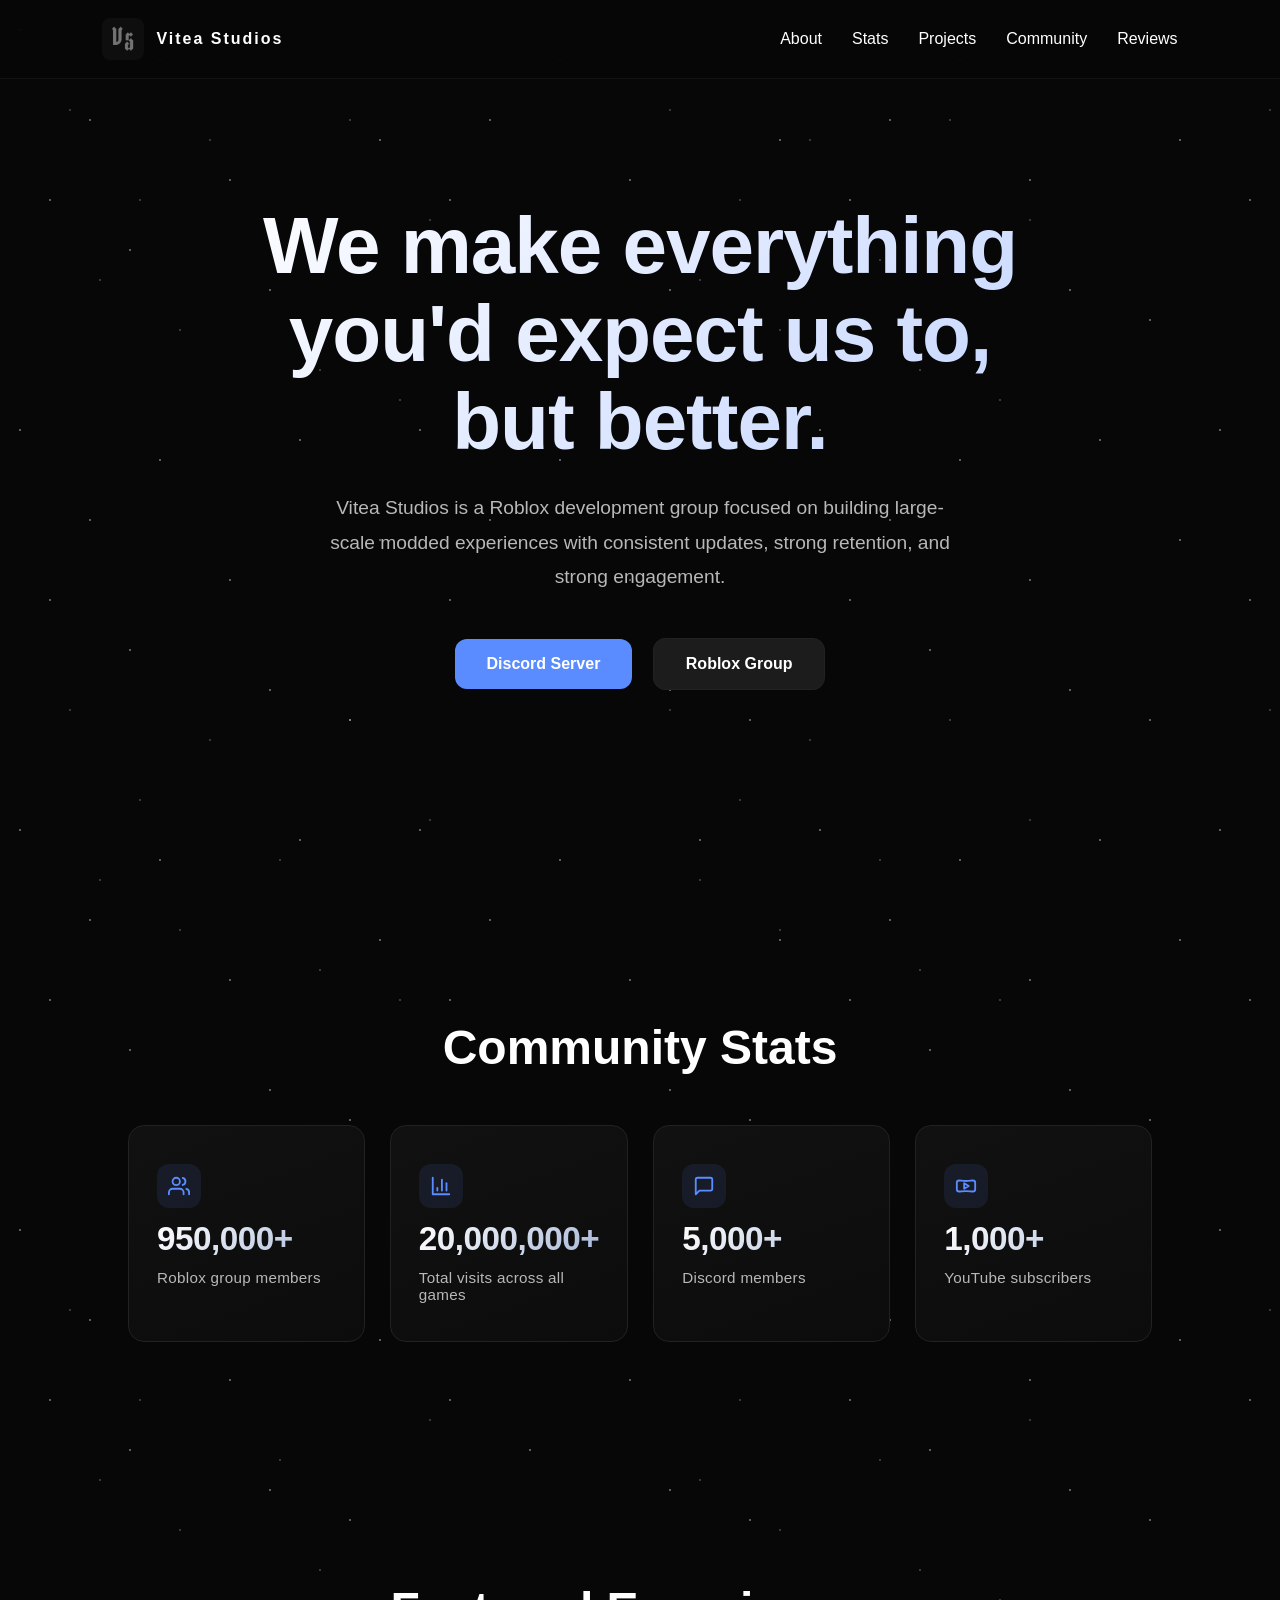
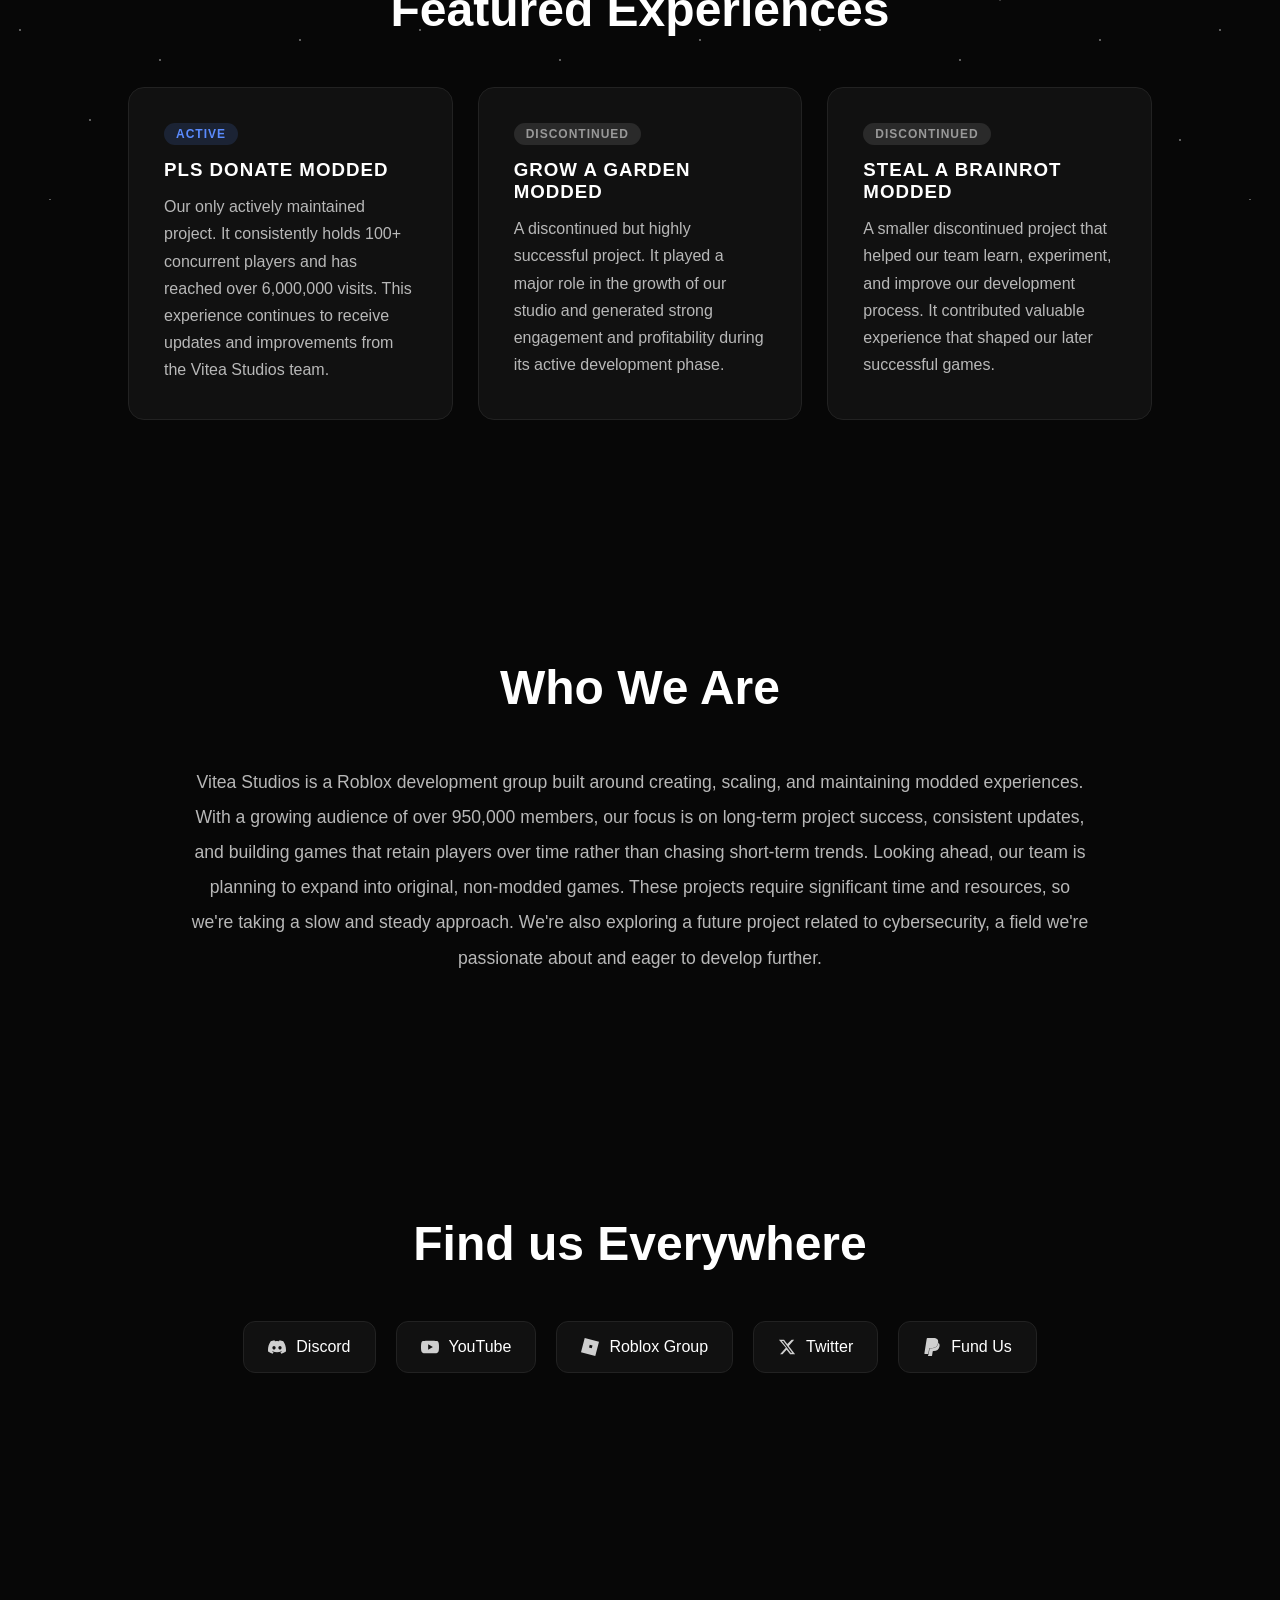
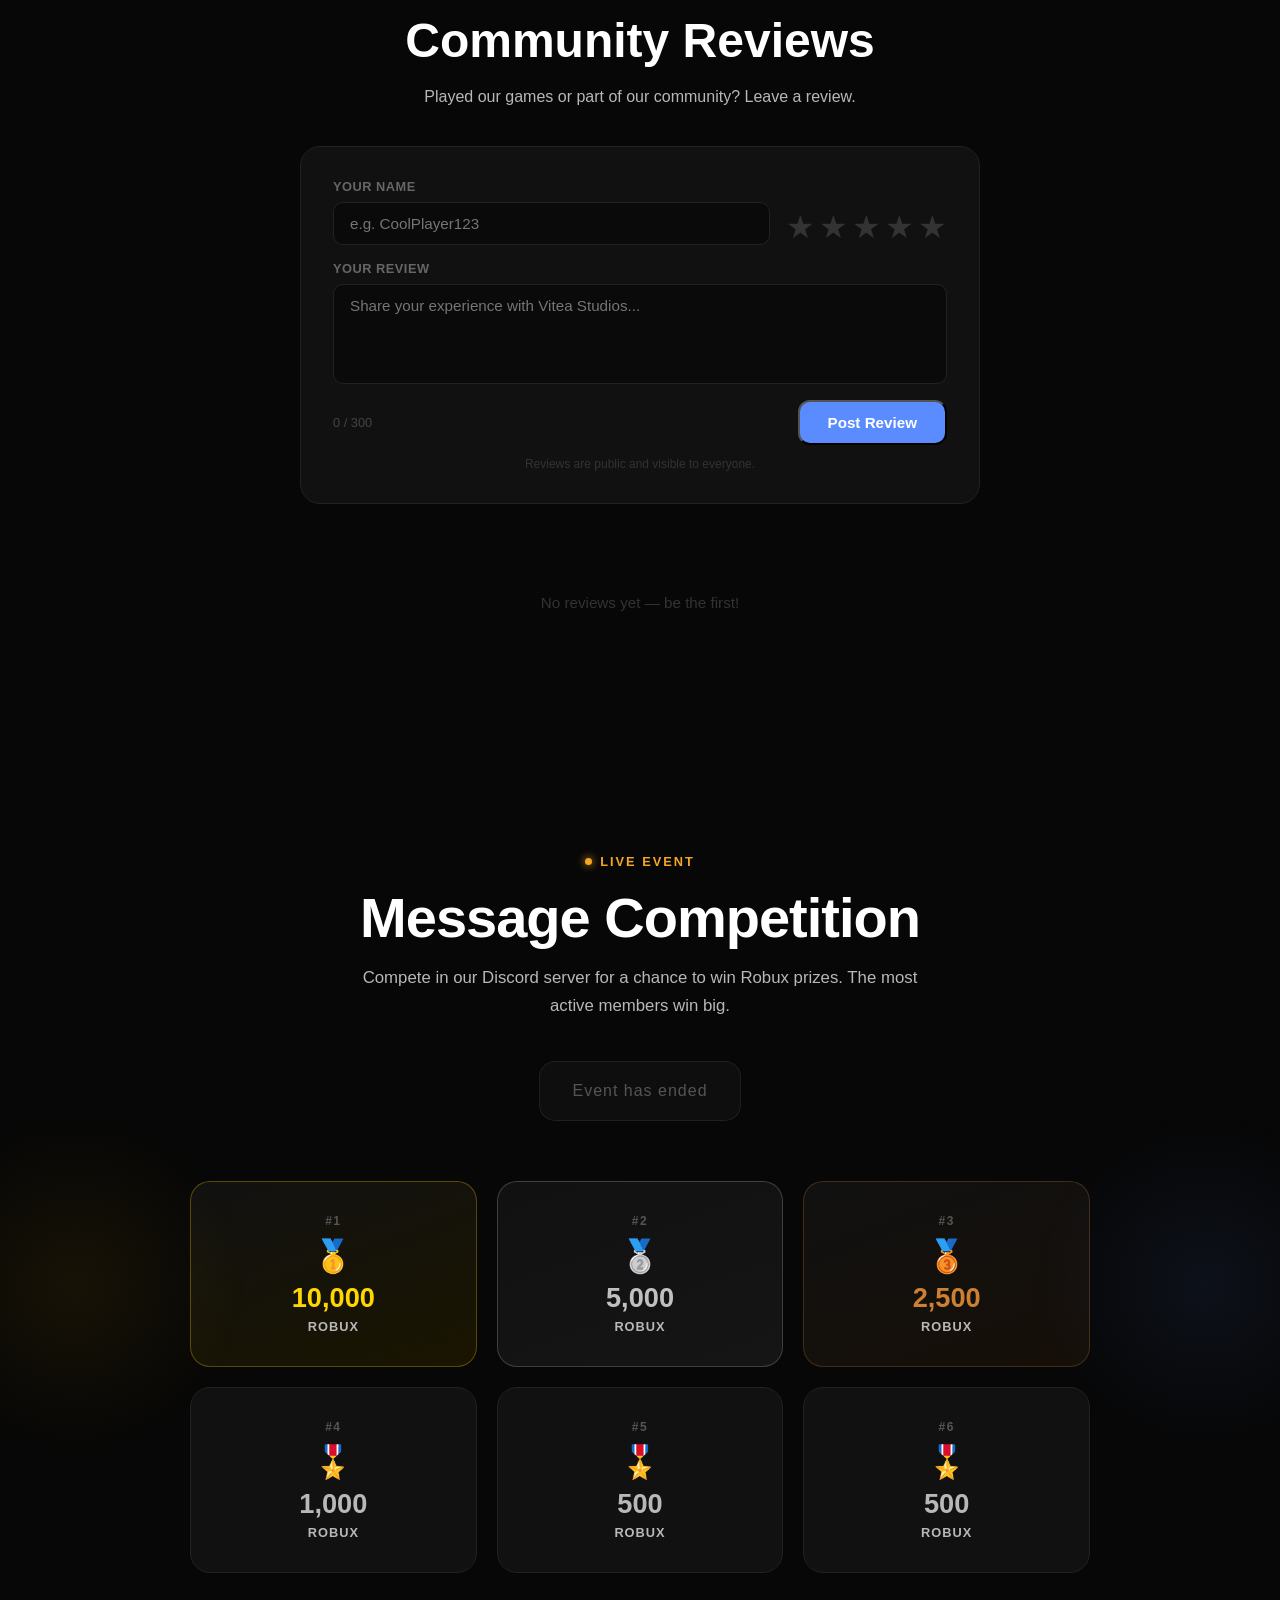
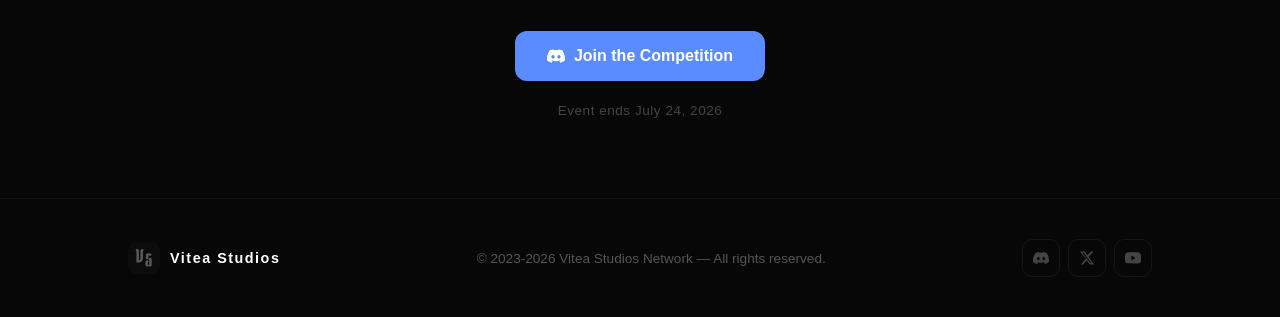
==== index.html @ 7bb977af "Add files via upload" ====
<!DOCTYPE html>
<html lang="en">
<head>
    <meta charset="UTF-8">
    <meta name="viewport" content="width=device-width, initial-scale=1.0">
    <meta name="description" content="Vitea Studios is a Roblox development group building large-scale modded experiences with consistent updates, strong retention, and a growing community of 900,000+ members.">
    <meta name="theme-color" content="#070707">

    <!-- Open Graph -->
    <meta property="og:title" content="Vitea Studios">
    <meta property="og:description" content="A Roblox development group building large-scale modded experiences with consistent updates and a thriving community.">
    <meta property="og:image" content="favicon-512.png">
    <meta property="og:type" content="website">

    <link rel="icon" type="image/x-icon" href="favicon.ico">
    <link rel="icon" type="image/png" sizes="16x16" href="favicon-16.png">
    <link rel="icon" type="image/png" sizes="32x32" href="favicon-32.png">
    <link rel="icon" type="image/png" sizes="192x192" href="favicon-192.png">
    <link rel="apple-touch-icon" sizes="180x180" href="favicon-180.png">
    <title>Vitea Studios</title>
    <link rel="stylesheet" href="style.css">
</head>
<body>

<div class="scroll-progress" id="scroll-progress"></div>
<div class="stars"></div>

<nav>
    <div class="logo">
        <img src="logo.PNG" alt="Vitea Studios logo">
        <span>Vitea Studios</span>
    </div>

    <div class="nav-links" id="nav-links">
        <a href="#about">About</a>
        <a href="#stats">Stats</a>
        <a href="#projects">Projects</a>
        <a href="#community">Community</a>
        <a href="#reviews">Reviews</a>
    </div>

    <button class="nav-toggle" id="nav-toggle" aria-label="Toggle navigation menu" aria-expanded="false">
        <span></span>
        <span></span>
        <span></span>
    </button>
</nav>

<header class="hero">

    <div class="hero-content">

        <h1>We make everything you'd expect us to,<br>but better.</h1>

        <p>
            Vitea Studios is a Roblox development group focused on building
            large-scale modded experiences with consistent updates,
            strong retention, and strong engagement.
        </p>

        <div class="hero-buttons">

            <a href="https://discord.gg/pdv" target="_blank" rel="noopener" class="btn">
                Discord Server
            </a>

            <a href="https://www.roblox.com/communities/875732740/Vitea-Studios#!/about"
               target="_blank" rel="noopener" class="btn secondary">
                Roblox Group
            </a>

        </div>

    </div>

</header>

<section id="stats" class="reveal">

    <h2>Community Stats</h2>

    <div class="stats-grid">

        <div class="stat-card">
            <div class="stat-icon">
                <svg viewBox="0 0 24 24" fill="none" stroke="currentColor" stroke-width="2" stroke-linecap="round" stroke-linejoin="round"><path d="M17 21v-2a4 4 0 0 0-4-4H5a4 4 0 0 0-4 4v2"/><circle cx="9" cy="7" r="4"/><path d="M23 21v-2a4 4 0 0 0-3-3.87"/><path d="M16 3.13a4 4 0 0 1 0 7.75"/></svg>
            </div>
            <h3>950,000+</h3>
            <p>Roblox group members</p>
        </div>

        <div class="stat-card">
            <div class="stat-icon">
                <svg viewBox="0 0 24 24" fill="none" stroke="currentColor" stroke-width="2" stroke-linecap="round" stroke-linejoin="round"><path d="M3 3v18h18"/><path d="M18 17V9"/><path d="M13 17V5"/><path d="M8 17v-3"/></svg>
            </div>
            <h3>20,000,000+</h3>
            <p>Total visits across all games</p>
        </div>
 
        <div class="stat-card">
            <div class="stat-icon">
                <svg viewBox="0 0 24 24" fill="none" stroke="currentColor" stroke-width="2" stroke-linecap="round" stroke-linejoin="round"><path d="M21 15a2 2 0 0 1-2 2H7l-4 4V5a2 2 0 0 1 2-2h14a2 2 0 0 1 2 2z"/></svg>
            </div>
            <h3>5,000+</h3>
            <p>Discord members</p>
        </div>

        <div class="stat-card">
            <div class="stat-icon">
                <svg viewBox="0 0 24 24" fill="none" stroke="currentColor" stroke-width="2" stroke-linecap="round" stroke-linejoin="round"><path d="M22 8.5c0-1.5-1-2.5-2.5-2.5-2 0-3.5.5-7.5.5s-5.5-.5-7.5-.5C3 6 2 7 2 8.5v7c0 1.5 1 2.5 2.5 2.5 2 0 3.5-.5 7.5-.5s5.5.5 7.5.5c1.5 0 2.5-1 2.5-2.5z"/><path d="m10 9 5 3-5 3z"/></svg>
            </div>
            <h3>1,000+</h3>
            <p>YouTube subscribers</p>
        </div>

    </div>

</section>

<section id="projects" class="reveal">

    <h2>Featured Experiences</h2>

    <div class="project-grid">

        <div class="project-card">
            <span class="project-status active">Active</span>
            <h3>PLS DONATE MODDED</h3>
            <p>
                Our only actively maintained project. It consistently holds
                100+ concurrent players and has reached over 6,000,000 visits.
                This experience continues to receive updates and improvements
                from the Vitea Studios team.
            </p>
        </div>

        <div class="project-card">
            <span class="project-status">Discontinued</span>
            <h3>GROW A GARDEN MODDED</h3>
            <p>
                A discontinued but highly successful project. It played a major
                role in the growth of our studio and generated strong engagement
                and profitability during its active development phase.
            </p>
        </div>

        <div class="project-card">
            <span class="project-status">Discontinued</span>
            <h3>STEAL A BRAINROT MODDED</h3>
            <p>
                A smaller discontinued project that helped our team learn,
                experiment, and improve our development process. It contributed
                valuable experience that shaped our later successful games.
            </p>
        </div>

    </div>

</section>

<section id="about" class="reveal">

    <h2>Who We Are</h2>

    <p class="about-text">
        Vitea Studios is a Roblox development group built around creating,
        scaling, and maintaining modded experiences. With a growing
        audience of over 950,000 members, our focus is on long-term project
        success, consistent updates, and building games that retain players
        over time rather than chasing short-term trends. Looking ahead, our
        team is planning to expand into original, non-modded games. These
        projects require significant time and resources, so we're taking a
        slow and steady approach. We're also exploring a future project
        related to cybersecurity, a field we're passionate about and eager
        to develop further.
    </p>

</section>

<section id="community" class="reveal">

    <h2>Find us Everywhere</h2>

    <div class="community-links">

        <a href="https://discord.gg/pdv" target="_blank" rel="noopener" class="community-link discord">
            <svg viewBox="0 0 127.14 96.36" fill="currentColor"><path d="M107.7 8.07A105.15 105.15 0 0 0 81.47 0a72.06 72.06 0 0 0-3.36 6.83 97.68 97.68 0 0 0-29.11 0A72.37 72.37 0 0 0 45.64 0a105.89 105.89 0 0 0-26.25 8.09C2.79 32.65-1.71 56.6.54 80.21a105.73 105.73 0 0 0 32.17 16.15 77.7 77.7 0 0 0 6.89-11.11 68.42 68.42 0 0 1-10.85-5.18c.91-.66 1.8-1.34 2.66-2a75.57 75.57 0 0 0 64.32 0c.87.71 1.76 1.39 2.66 2a68.68 68.68 0 0 1-10.87 5.19 77 77 0 0 0 6.89 11.1 105.25 105.25 0 0 0 32.19-16.14c2.64-27.38-4.51-51.11-18.9-72.15ZM42.45 65.69C36.18 65.69 31 60 31 53s5-12.74 11.43-12.74S54 46 53.89 53s-5.05 12.69-11.44 12.69Zm42.24 0C78.41 65.69 73.25 60 73.25 53s5-12.74 11.44-12.74S96.23 46 96.12 53s-5.04 12.69-11.43 12.69Z"/></svg>
            Discord
        </a>

        <a href="https://www.youtube.com/@viteastudios" target="_blank" rel="noopener" class="community-link youtube">
            <svg viewBox="0 0 24 24" fill="currentColor"><path d="M23.498 6.186a3.016 3.016 0 0 0-2.122-2.136C19.505 3.545 12 3.545 12 3.545s-7.505 0-9.377.505A3.017 3.017 0 0 0 .502 6.186C0 8.07 0 12 0 12s0 3.93.502 5.814a3.016 3.016 0 0 0 2.122 2.136c1.871.505 9.376.505 9.376.505s7.505 0 9.377-.505a3.015 3.015 0 0 0 2.122-2.136C24 15.93 24 12 24 12s0-3.93-.502-5.814zM9.545 15.568V8.432L15.818 12l-6.273 3.568z"/></svg>
            YouTube
        </a>

        <a href="https://www.roblox.com/communities/875732740/Vitea-Studios#!/about" target="_blank" rel="noopener" class="community-link roblox">
            <svg viewBox="0 0 24 24" fill="currentColor"><path d="M4.968 0L0 19.032 19.032 24 24 4.968zm9.381 13.712l-3.681-.992.992-3.68 3.681.992z"/></svg>
            Roblox Group
        </a>

        <a href="https://x.com/viteadev" target="_blank" rel="noopener" class="community-link twitter">
            <svg viewBox="0 0 24 24" fill="currentColor"><path d="M18.244 2.25h3.308l-7.227 8.26 8.502 11.24H16.17l-4.714-6.231-5.401 6.231H2.744l7.73-8.835L1.254 2.25H8.08l4.253 5.622 5.911-5.622zm-1.161 17.52h1.833L7.084 4.126H5.117z"/></svg>
            Twitter
        </a>

        <a href="https://paypal.me/viteadevs" target="_blank" rel="noopener" class="community-link paypal">
            <svg viewBox="0 0 24 24" fill="currentColor"><path d="M7.076 21.337H2.47a.641.641 0 0 1-.633-.74L4.944.901C5.026.382 5.474 0 5.998 0h7.46c2.57 0 4.578.543 5.69 1.81 1.01 1.15 1.304 2.42 1.012 4.287-.023.143-.047.288-.077.437-.983 5.05-4.349 6.797-8.647 6.797h-2.19c-.524 0-.968.382-1.05.9l-1.12 7.106zm14.146-14.42a3.35 3.35 0 0 0-.607-.541c-.013.076-.026.175-.041.254-.93 4.778-4.005 7.201-9.138 7.201h-2.19a.563.563 0 0 0-.556.479l-1.187 7.527h-.506l-.24 1.516a.56.56 0 0 0 .554.647h3.882c.46 0 .85-.334.922-.788.06-.26.76-4.852.816-5.09a.932.932 0 0 1 .923-.788h.58c3.76 0 6.705-1.528 7.565-5.946.36-1.847.174-3.388-.777-4.471z"/></svg>
            Fund Us
        </a>

    </div>

</section>

<!-- REVIEWS SECTION -->
<section id="reviews" class="reveal">

    <h2>Community Reviews</h2>
    <p class="reviews-subtitle">Played our games or part of our community? Leave a review.</p>

    <!-- SUBMIT FORM -->
    <div class="review-form-card">
        <div class="review-form-top">
            <div class="rf-field">
                <label for="rf-name">Your name</label>
                <input type="text" id="rf-name" maxlength="32" placeholder="e.g. CoolPlayer123">
            </div>
            <div class="rf-stars" id="rf-stars">
                <span data-v="1">★</span>
                <span data-v="2">★</span>
                <span data-v="3">★</span>
                <span data-v="4">★</span>
                <span data-v="5">★</span>
            </div>
        </div>
        <div class="rf-field">
            <label for="rf-text">Your review</label>
            <textarea id="rf-text" maxlength="300" placeholder="Share your experience with Vitea Studios..."></textarea>
        </div>
        <div class="rf-form-footer">
            <span class="rf-char-count" id="rf-chars">0 / 300</span>
            <button class="btn rf-submit" id="rf-submit">Post Review</button>
        </div>
        <p class="rf-notice">Reviews are public and visible to everyone.</p>
    </div>

    <!-- REVIEWS LIST -->
    <div class="reviews-list" id="reviews-list">
        <div class="reviews-loading" id="reviews-loading">Loading reviews...</div>
    </div>

</section>

<!-- MESSAGE COMPETITION SECTION -->
<section id="event" class="competition reveal">
    <div class="competition-header">
        <span class="comp-eyebrow">
            <span class="comp-live-dot"></span>
            Live Event
        </span>
        <h2 class="comp-title">Message Competition</h2>
        <p class="comp-subtitle">Compete in our Discord server for a chance to win Robux prizes. The most active members win big.</p>
        <div class="comp-timer" id="comp-timer">
            <div class="timer-block"><span id="timer-days">--</span><label>Days</label></div>
            <div class="timer-sep">:</div>
            <div class="timer-block"><span id="timer-hours">--</span><label>Hours</label></div>
            <div class="timer-sep">:</div>
            <div class="timer-block"><span id="timer-mins">--</span><label>Mins</label></div>
            <div class="timer-sep">:</div>
            <div class="timer-block"><span id="timer-secs">--</span><label>Secs</label></div>
        </div>
    </div>

    <div class="prizes-grid">

        <div class="prize-card gold">
            <div class="prize-rank">#1</div>
            <div class="prize-icon">🥇</div>
            <div class="prize-amount">10,000</div>
            <div class="prize-label">Robux</div>
        </div>

        <div class="prize-card silver">
            <div class="prize-rank">#2</div>
            <div class="prize-icon">🥈</div>
            <div class="prize-amount">5,000</div>
            <div class="prize-label">Robux</div>
        </div>

        <div class="prize-card bronze">
            <div class="prize-rank">#3</div>
            <div class="prize-icon">🥉</div>
            <div class="prize-amount">2,500</div>
            <div class="prize-label">Robux</div>
        </div>

        <div class="prize-card basic">
            <div class="prize-rank">#4</div>
            <div class="prize-icon">🎖️</div>
            <div class="prize-amount">1,000</div>
            <div class="prize-label">Robux</div>
        </div>

        <div class="prize-card basic">
            <div class="prize-rank">#5</div>
            <div class="prize-icon">🎖️</div>
            <div class="prize-amount">500</div>
            <div class="prize-label">Robux</div>
        </div>

        <div class="prize-card basic">
            <div class="prize-rank">#6</div>
            <div class="prize-icon">🎖️</div>
            <div class="prize-amount">500</div>
            <div class="prize-label">Robux</div>
        </div>

    </div>

    <div class="comp-cta">
        <a href="https://discord.gg/pdv" target="_blank" rel="noopener" class="btn">
            <svg viewBox="0 0 127.14 96.36" fill="currentColor" width="18" height="18"><path d="M107.7 8.07A105.15 105.15 0 0 0 81.47 0a72.06 72.06 0 0 0-3.36 6.83 97.68 97.68 0 0 0-29.11 0A72.37 72.37 0 0 0 45.64 0a105.89 105.89 0 0 0-26.25 8.09C2.79 32.65-1.71 56.6.54 80.21a105.73 105.73 0 0 0 32.17 16.15 77.7 77.7 0 0 0 6.89-11.11 68.42 68.42 0 0 1-10.85-5.18c.91-.66 1.8-1.34 2.66-2a75.57 75.57 0 0 0 64.32 0c.87.71 1.76 1.39 2.66 2a68.68 68.68 0 0 1-10.87 5.19 77 77 0 0 0 6.89 11.1 105.25 105.25 0 0 0 32.19-16.14c2.64-27.38-4.51-51.11-18.9-72.15ZM42.45 65.69C36.18 65.69 31 60 31 53s5-12.74 11.43-12.74S54 46 53.89 53s-5.05 12.69-11.44 12.69Zm42.24 0C78.41 65.69 73.25 60 73.25 53s5-12.74 11.44-12.74S96.23 46 96.12 53s-5.04 12.69-11.43 12.69Z"/></svg>
            Join the Competition
        </a>
        <p class="comp-ends">Event ends July 24, 2026</p>
    </div>

    <div class="comp-glow-left"></div>
    <div class="comp-glow-right"></div>
</section>

<footer>
    <div class="footer-inner">
        <div class="footer-logo">
            <img src="logo.PNG" alt="Vitea Studios">
            <span>Vitea Studios</span>
        </div>
        <p class="footer-copy">© 2023-2026 Vitea Studios Network — All rights reserved.</p>
        <div class="footer-links">
            <a href="https://discord.gg/pdv" target="_blank" rel="noopener" aria-label="Discord">
                <svg viewBox="0 0 127.14 96.36" fill="currentColor"><path d="M107.7 8.07A105.15 105.15 0 0 0 81.47 0a72.06 72.06 0 0 0-3.36 6.83 97.68 97.68 0 0 0-29.11 0A72.37 72.37 0 0 0 45.64 0a105.89 105.89 0 0 0-26.25 8.09C2.79 32.65-1.71 56.6.54 80.21a105.73 105.73 0 0 0 32.17 16.15 77.7 77.7 0 0 0 6.89-11.11 68.42 68.42 0 0 1-10.85-5.18c.91-.66 1.8-1.34 2.66-2a75.57 75.57 0 0 0 64.32 0c.87.71 1.76 1.39 2.66 2a68.68 68.68 0 0 1-10.87 5.19 77 77 0 0 0 6.89 11.1 105.25 105.25 0 0 0 32.19-16.14c2.64-27.38-4.51-51.11-18.9-72.15ZM42.45 65.69C36.18 65.69 31 60 31 53s5-12.74 11.43-12.74S54 46 53.89 53s-5.05 12.69-11.44 12.69Zm42.24 0C78.41 65.69 73.25 60 73.25 53s5-12.74 11.44-12.74S96.23 46 96.12 53s-5.04 12.69-11.43 12.69Z"/></svg>
            </a>
            <a href="https://x.com/viteadev" target="_blank" rel="noopener" aria-label="Twitter / X">
                <svg viewBox="0 0 24 24" fill="currentColor"><path d="M18.244 2.25h3.308l-7.227 8.26 8.502 11.24H16.17l-4.714-6.231-5.401 6.231H2.744l7.73-8.835L1.254 2.25H8.08l4.253 5.622 5.911-5.622zm-1.161 17.52h1.833L7.084 4.126H5.117z"/></svg>
            </a>
            <a href="https://www.youtube.com/@viteastudios" target="_blank" rel="noopener" aria-label="YouTube">
                <svg viewBox="0 0 24 24" fill="currentColor"><path d="M23.498 6.186a3.016 3.016 0 0 0-2.122-2.136C19.505 3.545 12 3.545 12 3.545s-7.505 0-9.377.505A3.017 3.017 0 0 0 .502 6.186C0 8.07 0 12 0 12s0 3.93.502 5.814a3.016 3.016 0 0 0 2.122 2.136c1.871.505 9.376.505 9.376.505s7.505 0 9.377-.505a3.015 3.015 0 0 0 2.122-2.136C24 15.93 24 12 24 12s0-3.93-.502-5.814zM9.545 15.568V8.432L15.818 12l-6.273 3.568z"/></svg>
            </a>
        </div>
    </div>
</footer>

<script src="script.js"></script>

</body>
</html>
---- style.css ----
:root{
    --bg: #070707;
    --bg-card: #111111;
    --border: #222222;
    --border-hover: #555555;
    --text: #ffffff;
    --text-muted: #b8b8b8;
    --accent: #5b8cff;
    --accent-hover: #7da3ff;
    --secondary-btn: #1c1c1c;
    --radius: 16px;
}

*{
    margin:0;
    padding:0;
    box-sizing:border-box;
}

html{
    scroll-behavior:smooth;
}

body{
    font-family:-apple-system,BlinkMacSystemFont,"Segoe UI",sans-serif;
    background:var(--bg);
    color:var(--text);
    overflow-x:hidden;
    position:relative;
}

/* STARFIELD */
.stars{
    position:fixed;
    top:0;
    left:0;
    width:100%;
    height:100%;
    z-index:0;
    pointer-events:none;
}

.stars::before,
.stars::after{
    content:"";
    position:absolute;
    top:0;
    left:0;
    width:200%;
    height:200%;
    background-image:
        radial-gradient(1.5px 1.5px at 20px 30px, #ffffff 100%, transparent 100%),
        radial-gradient(1px 1px at 90px 120px, #ffffff 100%, transparent 100%),
        radial-gradient(1.5px 1.5px at 160px 60px, #ffffff 100%, transparent 100%),
        radial-gradient(1px 1px at 230px 180px, #ffffff 100%, transparent 100%),
        radial-gradient(1.5px 1.5px at 300px 40px, #ffffff 100%, transparent 100%),
        radial-gradient(1px 1px at 50px 200px, #ffffff 100%, transparent 100%),
        radial-gradient(1.5px 1.5px at 380px 140px, #ffffff 100%, transparent 100%),
        radial-gradient(1px 1px at 130px 250px, #ffffff 100%, transparent 100%),
        radial-gradient(1px 1px at 270px 290px, #ffffff 100%, transparent 100%),
        radial-gradient(1.5px 1.5px at 350px 320px, #ffffff 100%, transparent 100%);
    background-repeat:repeat;
    background-size:400px 400px;
    opacity:.35;
    animation:starDrift 120s linear infinite;
}

.stars::after{
    background-size:600px 600px;
    background-position:50px 80px;
    opacity:.2;
    animation:starDrift 200s linear infinite reverse, twinkle 6s ease-in-out infinite;
}

@keyframes starDrift{
    from{ transform:translate(0,0); }
    to{ transform:translate(-400px,-400px); }
}

@keyframes twinkle{
    0%, 100%{ opacity:.2; }
    50%{ opacity:.6; }
}

/* Ensure content sits above starfield */
nav, header, section, footer{
    position:relative;
    z-index:1;
}

a{
    color:inherit;
}

/* SCROLL PROGRESS BAR */
.scroll-progress{
    position:fixed;
    top:0;
    left:0;
    height:2px;
    width:0%;
    background:linear-gradient(90deg, var(--accent), #a78bfa);
    z-index:9999;
    transition:width .1s linear;
    pointer-events:none;
}

/* Focus states for accessibility */
a:focus-visible,
button:focus-visible{
    outline:2px solid var(--accent);
    outline-offset:3px;
}

/* NAV */
nav{
    position:fixed;
    width:100%;
    top:0;
    display:flex;
    justify-content:space-between;
    align-items:center;
    padding:18px 8%;
    backdrop-filter:blur(20px);
    background:rgba(7,7,7,.75);
    border-bottom:1px solid rgba(255,255,255,0.05);
    z-index:1000;
}

.logo{
    display:flex;
    align-items:center;
    gap:12px;
    font-weight:700;
    letter-spacing:2px;
    animation:logoIntro 1s ease;
}

.logo img{
    width:42px;
    height:42px;
    border-radius:8px;
}

.nav-links{
    display:flex;
    gap:30px;
}

.nav-links a{
    color:white;
    text-decoration:none;
    transition:color .3s;
    font-weight:500;
}

.nav-links a:hover{
    color:var(--accent);
}

/* Mobile nav toggle (hidden on desktop) */
.nav-toggle{
    display:none;
    flex-direction:column;
    justify-content:center;
    align-items:center;
    gap:6px;
    width:32px;
    height:32px;
    background:none;
    border:none;
    cursor:pointer;
    padding:0;
    position:relative;
}

.nav-toggle span{
    display:block;
    width:22px;
    height:2px;
    background:white;
    border-radius:2px;
    transition:transform .35s ease, opacity .25s ease;
    position:absolute;
}

.nav-toggle span:nth-child(1){
    transform:translateY(-6px);
}

.nav-toggle span:nth-child(2){
    transform:translateY(0);
}

.nav-toggle span:nth-child(3){
    transform:translateY(6px);
}

.nav-toggle.open span:nth-child(1){
    transform:translateY(0) rotate(45deg);
}

.nav-toggle.open span:nth-child(2){
    opacity:0;
}

.nav-toggle.open span:nth-child(3){
    transform:translateY(0) rotate(-45deg);
}

/* HERO */
.hero{
    min-height:100vh;
    display:flex;
    justify-content:center;
    align-items:center;
    text-align:center;
    padding:0 20px;
}

.hero-content{
    max-width:900px;
    animation:heroFade 1.2s ease;
}

.hero h1{
    font-size:clamp(2.5rem, 7vw, 5rem);
    line-height:1.1;
    margin-bottom:25px;
    letter-spacing:-1px;
    background:linear-gradient(135deg, #ffffff 0%, #c8d8ff 50%, #ffffff 100%);
    background-size:200% auto;
    -webkit-background-clip:text;
    background-clip:text;
    -webkit-text-fill-color:transparent;
    animation:heroShimmer 6s linear infinite;
}

@keyframes heroShimmer{
    0%{ background-position:0% center; }
    100%{ background-position:200% center; }
}

.hero p{
    color:var(--text-muted);
    font-size:clamp(1rem, 2vw, 1.2rem);
    line-height:1.8;
    max-width:650px;
    margin:0 auto;
}

.hero-buttons{
    margin-top:35px;
}

.btn{
    display:inline-flex;
    align-items:center;
    justify-content:center;
    gap:9px;
    padding:16px 32px;
    margin:8px;
    border-radius:12px;
    text-decoration:none;
    color:white;
    background:var(--accent);
    font-weight:600;
    transition:transform .3s, background .3s;
}

.btn:hover{
    transform:translateY(-5px);
    background:var(--accent-hover);
}

.secondary{
    background:var(--secondary-btn);
    border:1px solid var(--border);
}

.secondary:hover{
    background:#272727;
}

/* SECTIONS */
section{
    padding:120px 10%;
}

/* ANIMATION BASE */
.reveal{
    opacity:0;
    transform:translateY(40px);
    transition:all .8s ease;
}

.reveal.active{
    opacity:1;
    transform:translateY(0);
}

/* TITLES */
h2{
    text-align:center;
    font-size:clamp(2rem, 5vw, 3rem);
    margin-bottom:50px;
}

/* GRID */
.stats-grid{
    display:grid;
    grid-template-columns:repeat(4,1fr);
    gap:25px;
    perspective:1000px;
}

.project-grid{
    display:grid;
    grid-template-columns:repeat(auto-fit,minmax(250px,1fr));
    gap:25px;
}

/* STAT CARDS - refined dashboard style */
.stat-card{
    background:linear-gradient(160deg, var(--bg-card) 0%, #0c0c0c 100%);
    border:1px solid var(--border);
    border-radius:var(--radius);
    padding:38px 28px;
    text-align:left;
    display:flex;
    flex-direction:column;
    gap:14px;
    position:relative;
    transition:.4s;
}

@property --border-angle{
    syntax:'<angle>';
    initial-value:0deg;
    inherits:false;
}

.stat-card::before{
    content:"";
    position:absolute;
    inset:-2px;
    border-radius:var(--radius);
    padding:2px;
    background:conic-gradient(from var(--border-angle), transparent 0%, var(--accent) 12%, transparent 24%);
    -webkit-mask:linear-gradient(#fff 0 0) content-box, linear-gradient(#fff 0 0);
    -webkit-mask-composite:xor;
    mask-composite:exclude;
    opacity:0;
    transition:opacity .3s;
    pointer-events:none;
}

.stat-card:hover::before{
    opacity:1;
    animation:spinBorder 2.5s linear infinite;
}

@keyframes spinBorder{
    to{ --border-angle:360deg; }
}

.stat-icon{
    width:44px;
    height:44px;
    border-radius:12px;
    background:rgba(91,140,255,0.1);
    display:flex;
    align-items:center;
    justify-content:center;
    color:var(--accent);
}

.stat-icon svg{
    width:22px;
    height:22px;
}

.stat-card h3{
    font-size:clamp(1.4rem, 2.6vw, 2.1rem);
    font-weight:700;
    line-height:1;
    background:linear-gradient(135deg, #ffffff 0%, #a8b8d8 100%);
    -webkit-background-clip:text;
    background-clip:text;
    -webkit-text-fill-color:transparent;
    white-space:nowrap;
    letter-spacing:-0.5px;
}

.stat-card p{
    color:var(--text-muted);
    font-size:.95rem;
    letter-spacing:.3px;
}

/* GLOW HOVER EFFECT */
.stat-card:hover,
.project-card:hover{
    transform:translateY(-8px);
    border-color:var(--border-hover);
    box-shadow:0 12px 30px rgba(0,0,0,0.4), 0 0 25px rgba(91,140,255,0.08);
}

/* STAGGERED CARD REVEAL */
.stats-grid .stat-card:nth-child(1){ transition-delay:.05s; }
.stats-grid .stat-card:nth-child(2){ transition-delay:.12s; }
.stats-grid .stat-card:nth-child(3){ transition-delay:.19s; }
.stats-grid .stat-card:nth-child(4){ transition-delay:.26s; }

.project-grid .project-card:nth-child(1){ transition-delay:.05s; }
.project-grid .project-card:nth-child(2){ transition-delay:.15s; }
.project-grid .project-card:nth-child(3){ transition-delay:.25s; }

.prizes-grid .prize-card:nth-child(1){ transition-delay:.05s; }
.prizes-grid .prize-card:nth-child(2){ transition-delay:.1s; }
.prizes-grid .prize-card:nth-child(3){ transition-delay:.15s; }
.prizes-grid .prize-card:nth-child(4){ transition-delay:.2s; }
.prizes-grid .prize-card:nth-child(5){ transition-delay:.25s; }
.prizes-grid .prize-card:nth-child(6){ transition-delay:.3s; }

/* Cards start hidden and slide up on section reveal */
.stat-card,
.project-card,
.prize-card{
    opacity:0;
    transform:translateY(24px);
    transition:opacity .5s ease, transform .5s ease, border-color .4s, box-shadow .4s;
}

section.active .stat-card,
section.active .project-card,
section.active .prize-card{
    opacity:1;
    transform:translateY(0);
}

/* Keep hover working after reveal */
section.active .stat-card:hover,
section.active .project-card:hover{
    transform:translateY(-8px);
}

section.active .prize-card:hover{
    transform:translateY(-8px);
}

/* PROJECT CARDS */
.project-card{
    background:var(--bg-card);
    border:1px solid var(--border);
    border-radius:var(--radius);
    padding:35px;
    transition:.4s;
    position:relative;
}

.project-card h3{
    margin:14px 0 12px;
    letter-spacing:1px;
}

.project-card p{
    color:var(--text-muted);
    line-height:1.7;
}

/* PROJECT STATUS BADGE */
.project-status{
    display:inline-block;
    font-size:.75rem;
    font-weight:700;
    letter-spacing:1px;
    text-transform:uppercase;
    padding:4px 12px;
    border-radius:20px;
    background:#2a2a2a;
    color:#999;
}

.project-status.active{
    background:rgba(91,140,255,0.15);
    color:var(--accent);
}

/* ABOUT */
.about-text{
    max-width:900px;
    margin:auto;
    text-align:center;
    color:var(--text-muted);
    line-height:2;
    font-size:1.1rem;
}

/* COMMUNITY */
.community-links{
    display:flex;
    justify-content:center;
    flex-wrap:wrap;
    gap:20px;
}

.community-links a{
    text-decoration:none;
    color:white;
    background:var(--bg-card);
    border:1px solid var(--border);
    padding:16px 24px;
    border-radius:12px;
    font-weight:500;
    transition:.3s;
    display:flex;
    align-items:center;
    gap:10px;
}

.community-links a svg{
    width:18px;
    height:18px;
    flex-shrink:0;
    opacity:.8;
    transition:opacity .3s;
}

.community-links a:hover svg{
    opacity:1;
}

.community-links a:hover{
    transform:translateY(-5px);
    border-color:var(--border-hover);
    box-shadow:0 0 15px rgba(91,140,255,0.12);
}

.community-link.discord:hover{
    border-color:#5865F2;
    color:#5865F2;
    box-shadow:0 0 15px rgba(88,101,242,0.25);
}

.community-link.youtube:hover{
    border-color:#FF0000;
    color:#FF0000;
    box-shadow:0 0 15px rgba(255,0,0,0.25);
}

.community-link.roblox:hover{
    border-color:#ffffff;
    color:#ffffff;
    box-shadow:0 0 15px rgba(255,255,255,0.2);
}

.community-link.twitter:hover{
    border-color:#1D9BF0;
    color:#1D9BF0;
    box-shadow:0 0 15px rgba(29,155,240,0.25);
}

.community-link.paypal:hover{
    border-color:#00C851;
    color:#00C851;
    box-shadow:0 0 15px rgba(0,200,81,0.25);
}


.rf-already{
    display:flex;
    align-items:center;
    gap:16px;
    padding:8px 0;
    color:var(--text-muted);
}

.rf-already span{
    font-size:1.8rem;
    color:#4caf50;
}

.rf-already p{
    font-size:.95rem;
    line-height:1.5;
}

/* REVIEWS SECTION */
.reviews-subtitle{
    text-align:center;
    color:var(--text-muted);
    margin-top:-30px;
    margin-bottom:40px;
    font-size:1rem;
}

.review-form-card{
    background:var(--bg-card);
    border:1px solid var(--border);
    border-radius:20px;
    padding:32px;
    max-width:680px;
    margin:0 auto 50px;
}

.review-form-top{
    display:flex;
    align-items:flex-end;
    justify-content:space-between;
    gap:16px;
    margin-bottom:16px;
    flex-wrap:wrap;
}

.rf-field{
    display:flex;
    flex-direction:column;
    gap:8px;
    flex:1;
}

.rf-field label{
    font-size:.8rem;
    letter-spacing:.5px;
    color:#666;
    text-transform:uppercase;
    font-weight:600;
}

.rf-field input,
.rf-field textarea{
    background:#0a0a0a;
    border:1px solid var(--border);
    border-radius:10px;
    color:white;
    font-family:inherit;
    font-size:.95rem;
    padding:12px 16px;
    outline:none;
    transition:border-color .3s;
    resize:none;
}

.rf-field input:focus,
.rf-field textarea:focus{
    border-color:var(--accent);
}

.rf-field textarea{
    height:100px;
    width:100%;
}

.rf-stars{
    display:flex;
    gap:4px;
    padding-bottom:2px;
    flex-shrink:0;
}

.rf-stars span{
    font-size:2rem;
    color:#333;
    cursor:pointer;
    transition:color .15s, transform .15s;
    line-height:1;
}

.rf-stars span.active,
.rf-stars span.hover{
    color:#f5a623;
}

.rf-stars span:hover{
    transform:scale(1.2);
}

.rf-form-footer{
    display:flex;
    align-items:center;
    justify-content:space-between;
    margin-top:16px;
    flex-wrap:wrap;
    gap:12px;
}

.rf-char-count{
    font-size:.8rem;
    color:#444;
}

.rf-submit{
    margin:0;
    padding:12px 28px;
    font-size:.95rem;
}

.rf-notice{
    font-size:.75rem;
    color:#333;
    margin-top:12px;
    text-align:center;
}

/* REVIEWS LIST */
.reviews-list{
    display:grid;
    grid-template-columns:repeat(auto-fill, minmax(300px, 1fr));
    gap:20px;
    max-width:1100px;
    margin:0 auto;
}

.reviews-loading{
    grid-column:1/-1;
    text-align:center;
    color:#444;
    padding:40px 0;
    font-size:.95rem;
}

.review-card{
    background:var(--bg-card);
    border:1px solid var(--border);
    border-radius:16px;
    padding:24px;
    display:flex;
    flex-direction:column;
    gap:10px;
    opacity:0;
    transform:translateY(16px);
    animation:reviewFadeIn .4s ease forwards;
}

@keyframes reviewFadeIn{
    to{ opacity:1; transform:translateY(0); }
}

@keyframes shake{
    0%,100%{ transform:translateX(0); }
    25%{ transform:translateX(-6px); }
    75%{ transform:translateX(6px); }
}

.review-header{
    display:flex;
    align-items:center;
    justify-content:space-between;
}

.review-name{
    font-weight:700;
    font-size:.95rem;
}

.review-stars{
    color:#f5a623;
    font-size:1rem;
    letter-spacing:1px;
}

.review-text{
    color:var(--text-muted);
    font-size:.9rem;
    line-height:1.6;
}

.review-date{
    font-size:.75rem;
    color:#333;
    margin-top:4px;
}

.reviews-empty{
    grid-column:1/-1;
    text-align:center;
    color:#333;
    padding:40px 0;
    font-size:.95rem;
}

/* COMPETITION SECTION */
.competition{
    padding:80px 10%;
    position:relative;
    overflow:hidden;
    text-align:center;
}

.comp-glow-left{
    position:absolute;
    top:50%;
    left:-100px;
    transform:translateY(-50%);
    width:350px;
    height:350px;
    background:radial-gradient(circle, rgba(255,180,0,0.07) 0%, transparent 70%);
    pointer-events:none;
}

.comp-glow-right{
    position:absolute;
    top:50%;
    right:-100px;
    transform:translateY(-50%);
    width:350px;
    height:350px;
    background:radial-gradient(circle, rgba(91,140,255,0.08) 0%, transparent 70%);
    pointer-events:none;
}

.competition-header{
    margin-bottom:60px;
}

.comp-eyebrow{
    display:inline-flex;
    align-items:center;
    gap:8px;
    font-size:.8rem;
    font-weight:700;
    letter-spacing:2px;
    text-transform:uppercase;
    color:#f5a623;
    margin-bottom:16px;
}

.comp-live-dot{
    width:7px;
    height:7px;
    border-radius:50%;
    background:#f5a623;
    box-shadow:0 0 8px #f5a623;
    animation:pulse 2s ease-in-out infinite;
    display:inline-block;
}

.comp-title{
    font-size:clamp(2rem, 5vw, 3.5rem);
    font-weight:800;
    margin-bottom:14px;
    letter-spacing:-1px;
}

.comp-subtitle{
    color:var(--text-muted);
    font-size:1.05rem;
    max-width:560px;
    margin:0 auto 40px;
    line-height:1.7;
}

/* COUNTDOWN TIMER */
.comp-timer{
    display:inline-flex;
    align-items:center;
    gap:8px;
    background:rgba(255,255,255,0.03);
    border:1px solid rgba(255,255,255,0.07);
    border-radius:16px;
    padding:20px 32px;
}

.timer-block{
    display:flex;
    flex-direction:column;
    align-items:center;
    gap:4px;
    min-width:52px;
}

.timer-block span{
    font-size:2.2rem;
    font-weight:800;
    line-height:1;
    font-variant-numeric:tabular-nums;
    background:linear-gradient(135deg, #fff 0%, #a8b8d8 100%);
    -webkit-background-clip:text;
    background-clip:text;
    -webkit-text-fill-color:transparent;
}

.timer-block label{
    font-size:.65rem;
    letter-spacing:1.5px;
    text-transform:uppercase;
    color:#555;
    font-weight:600;
}

.timer-sep{
    font-size:1.8rem;
    font-weight:800;
    color:#333;
    margin-bottom:14px;
}

.timer-ended{
    color:#555;
    font-size:1rem;
    letter-spacing:1px;
}

/* PRIZES GRID */
.prizes-grid{
    display:grid;
    grid-template-columns:repeat(3, 1fr);
    gap:20px;
    max-width:900px;
    margin:0 auto 50px;
}

.prize-card{
    background:var(--bg-card);
    border:1px solid var(--border);
    border-radius:20px;
    padding:32px 20px;
    display:flex;
    flex-direction:column;
    align-items:center;
    gap:8px;
    position:relative;
    transition:.35s;
}

.prize-card:hover{
    transform:translateY(-8px);
}

.prize-rank{
    font-size:.75rem;
    font-weight:700;
    letter-spacing:1.5px;
    text-transform:uppercase;
    color:#555;
}

.prize-icon{
    font-size:2rem;
    line-height:1;
    margin:4px 0;
}

.prize-amount{
    font-size:1.7rem;
    font-weight:800;
    line-height:1;
}

.prize-label{
    font-size:.8rem;
    color:var(--text-muted);
    letter-spacing:1px;
    text-transform:uppercase;
    font-weight:600;
}

/* Gold */
.prize-card.gold{
    border-color:rgba(255,193,7,0.3);
    background:linear-gradient(160deg, #111 0%, #1a1500 100%);
}
.prize-card.gold .prize-amount{
    color:#FFD700;
}
.prize-card.gold:hover{
    box-shadow:0 12px 30px rgba(255,193,7,0.12);
    border-color:rgba(255,193,7,0.5);
}

/* Silver */
.prize-card.silver{
    border-color:rgba(192,192,192,0.25);
    background:linear-gradient(160deg, #111 0%, #151515 100%);
}
.prize-card.silver .prize-amount{
    color:#C0C0C0;
}
.prize-card.silver:hover{
    box-shadow:0 12px 30px rgba(192,192,192,0.1);
    border-color:rgba(192,192,192,0.4);
}

/* Bronze */
.prize-card.bronze{
    border-color:rgba(205,127,50,0.25);
    background:linear-gradient(160deg, #111 0%, #160f08 100%);
}
.prize-card.bronze .prize-amount{
    color:#CD7F32;
}
.prize-card.bronze:hover{
    box-shadow:0 12px 30px rgba(205,127,50,0.1);
    border-color:rgba(205,127,50,0.4);
}

/* Basic */
.prize-card.basic .prize-amount{
    color:var(--text-muted);
}

/* CTA */
.comp-cta{
    display:flex;
    flex-direction:column;
    align-items:center;
    gap:14px;
}

.comp-ends{
    color:#444;
    font-size:.85rem;
    letter-spacing:.5px;
}

@media(max-width:768px){
    .prizes-grid{
        grid-template-columns:repeat(2,1fr);
    }
    .comp-timer{
        padding:16px 20px;
        gap:6px;
    }
    .timer-block span{
        font-size:1.6rem;
    }
    .timer-block{
        min-width:40px;
    }
}

@media(max-width:480px){
    .prizes-grid{
        grid-template-columns:1fr 1fr;
    }
}

/* FOOTER */
footer{
    padding:40px 10%;
    border-top:1px solid rgba(255,255,255,0.05);
}

.footer-inner{
    display:flex;
    align-items:center;
    justify-content:space-between;
    flex-wrap:wrap;
    gap:20px;
}

.footer-logo{
    display:flex;
    align-items:center;
    gap:10px;
    font-weight:700;
    letter-spacing:1.5px;
    font-size:.9rem;
}

.footer-logo img{
    width:32px;
    height:32px;
    border-radius:8px;
    opacity:.8;
}

.footer-copy{
    color:#555;
    font-size:.85rem;
}

.footer-links{
    display:flex;
    gap:8px;
}

.footer-links a{
    color:#444;
    text-decoration:none;
    width:38px;
    height:38px;
    border-radius:10px;
    display:flex;
    align-items:center;
    justify-content:center;
    border:1px solid rgba(255,255,255,0.06);
    transition:color .3s, border-color .3s, background .3s, transform .3s;
}

.footer-links a svg{
    width:16px;
    height:16px;
}

.footer-links a:nth-child(1):hover{ color:#5865F2; border-color:#5865F2; background:rgba(88,101,242,0.1); transform:translateY(-3px); }
.footer-links a:nth-child(2):hover{ color:#ffffff; border-color:#ffffff; background:rgba(255,255,255,0.06); transform:translateY(-3px); }
.footer-links a:nth-child(3):hover{ color:#FF0000; border-color:#FF0000; background:rgba(255,0,0,0.1); transform:translateY(-3px); }

@media(max-width:768px){
    .game-banner-inner{
        flex-direction:column;
        text-align:center;
        padding:40px 30px;
        gap:30px;
    }
    .game-desc{
        margin:0 auto 28px;
    }
    .game-eyebrow{
        justify-content:center;
    }
    .game-title{
        text-align:center;
    }
    .footer-inner{
        flex-direction:column;
        align-items:center;
        text-align:center;
    }
}

/* ANIMATIONS */
@keyframes heroFade{
    from{opacity:0;transform:translateY(60px);}
    to{opacity:1;transform:translateY(0);}
}

@keyframes logoIntro{
    from{opacity:0;transform:translateX(-20px);}
    to{opacity:1;transform:translateX(0);}
}

/* MOBILE */
@media(max-width:768px){

    .stats-grid{
        grid-template-columns:repeat(2,1fr);
    }

    .nav-toggle{
        display:flex;
    }

    .nav-links{
        position:absolute;
        top:100%;
        left:0;
        right:0;
        flex-direction:column;
        align-items:center;
        gap:0;
        background:rgba(7,7,7,.85);
        backdrop-filter:blur(20px);
        max-height:0;
        overflow:hidden;
        transition:max-height .4s ease;
    }

    .nav-links.open{
        max-height:300px;
    }

    .nav-links a{
        padding:18px 0;
        width:100%;
        text-align:center;
    }

    .hero h1{
        font-size:2.7rem;
    }

    h2{
        font-size:2rem;
    }

    .hero p{
        font-size:1rem;
    }

    section{
        padding:80px 6%;
    }
}

@media(max-width:480px){
    .stats-grid{
        grid-template-columns:1fr;
    }
}
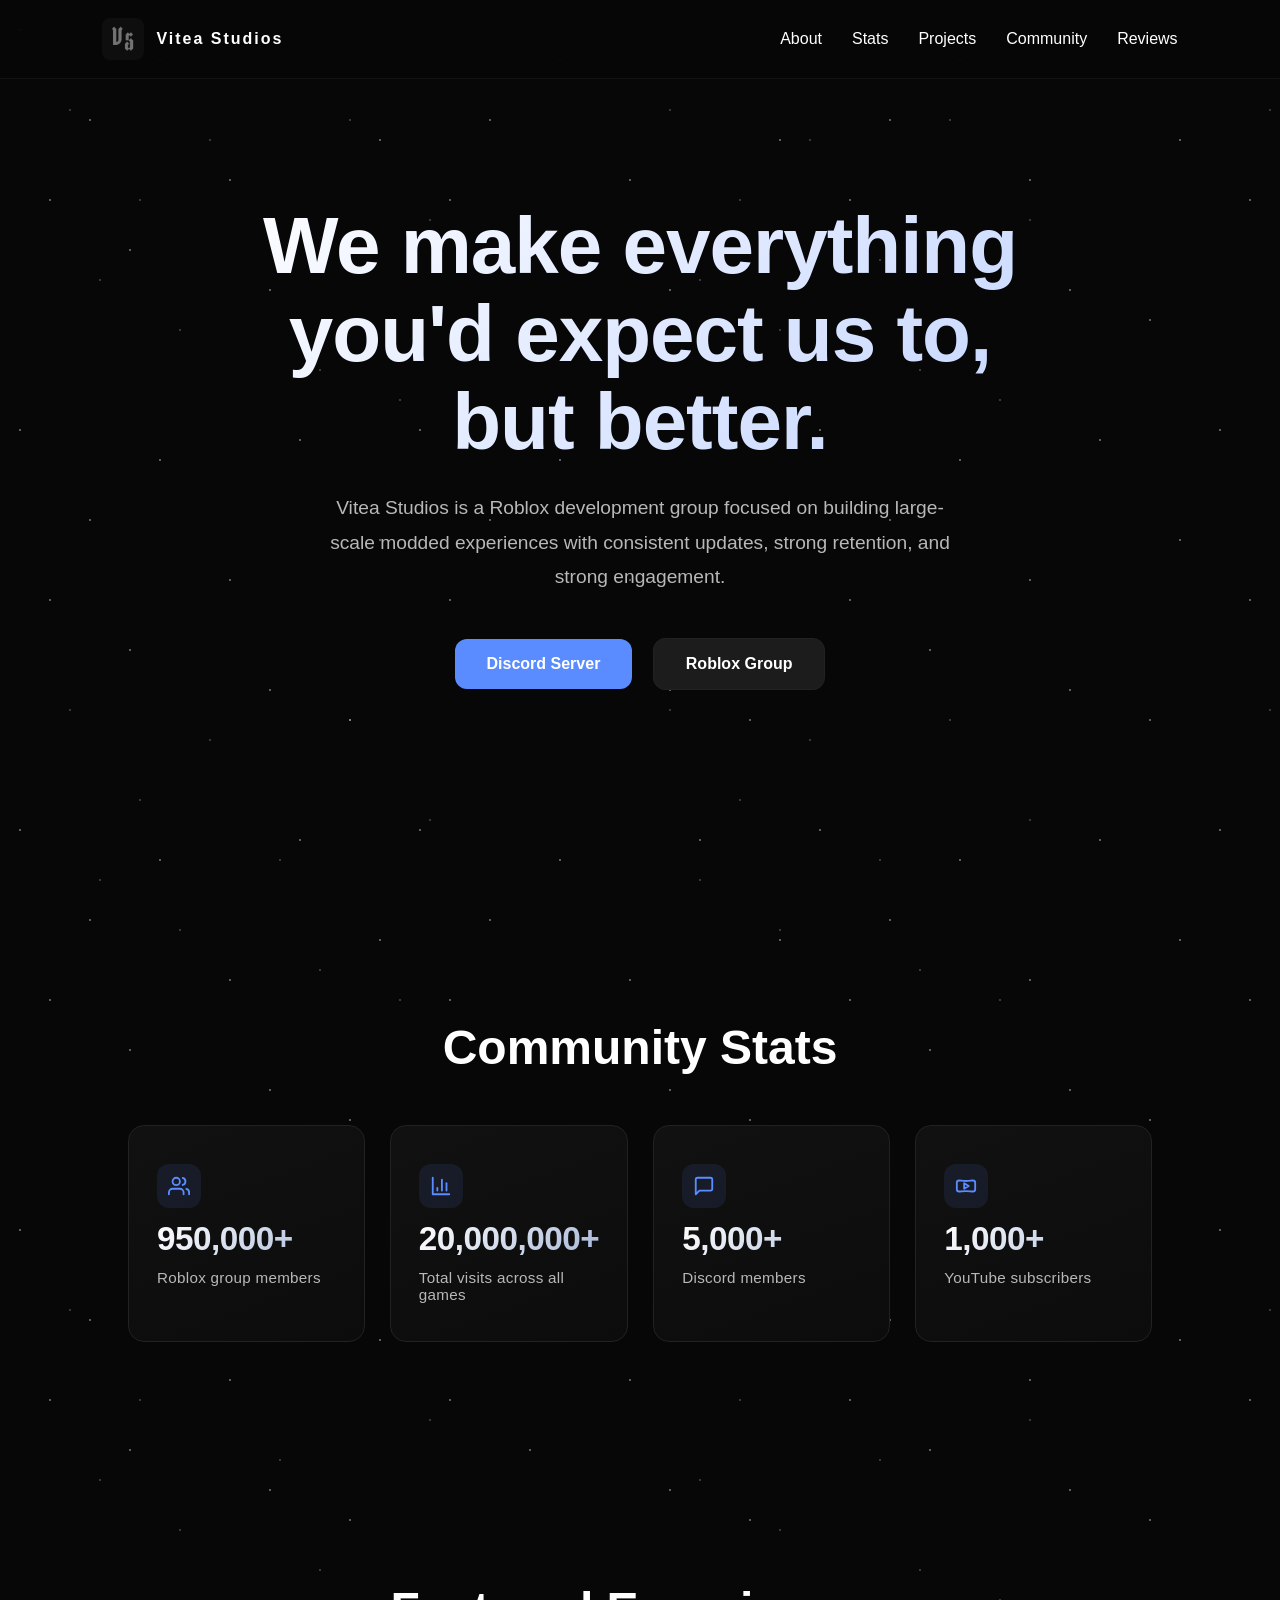
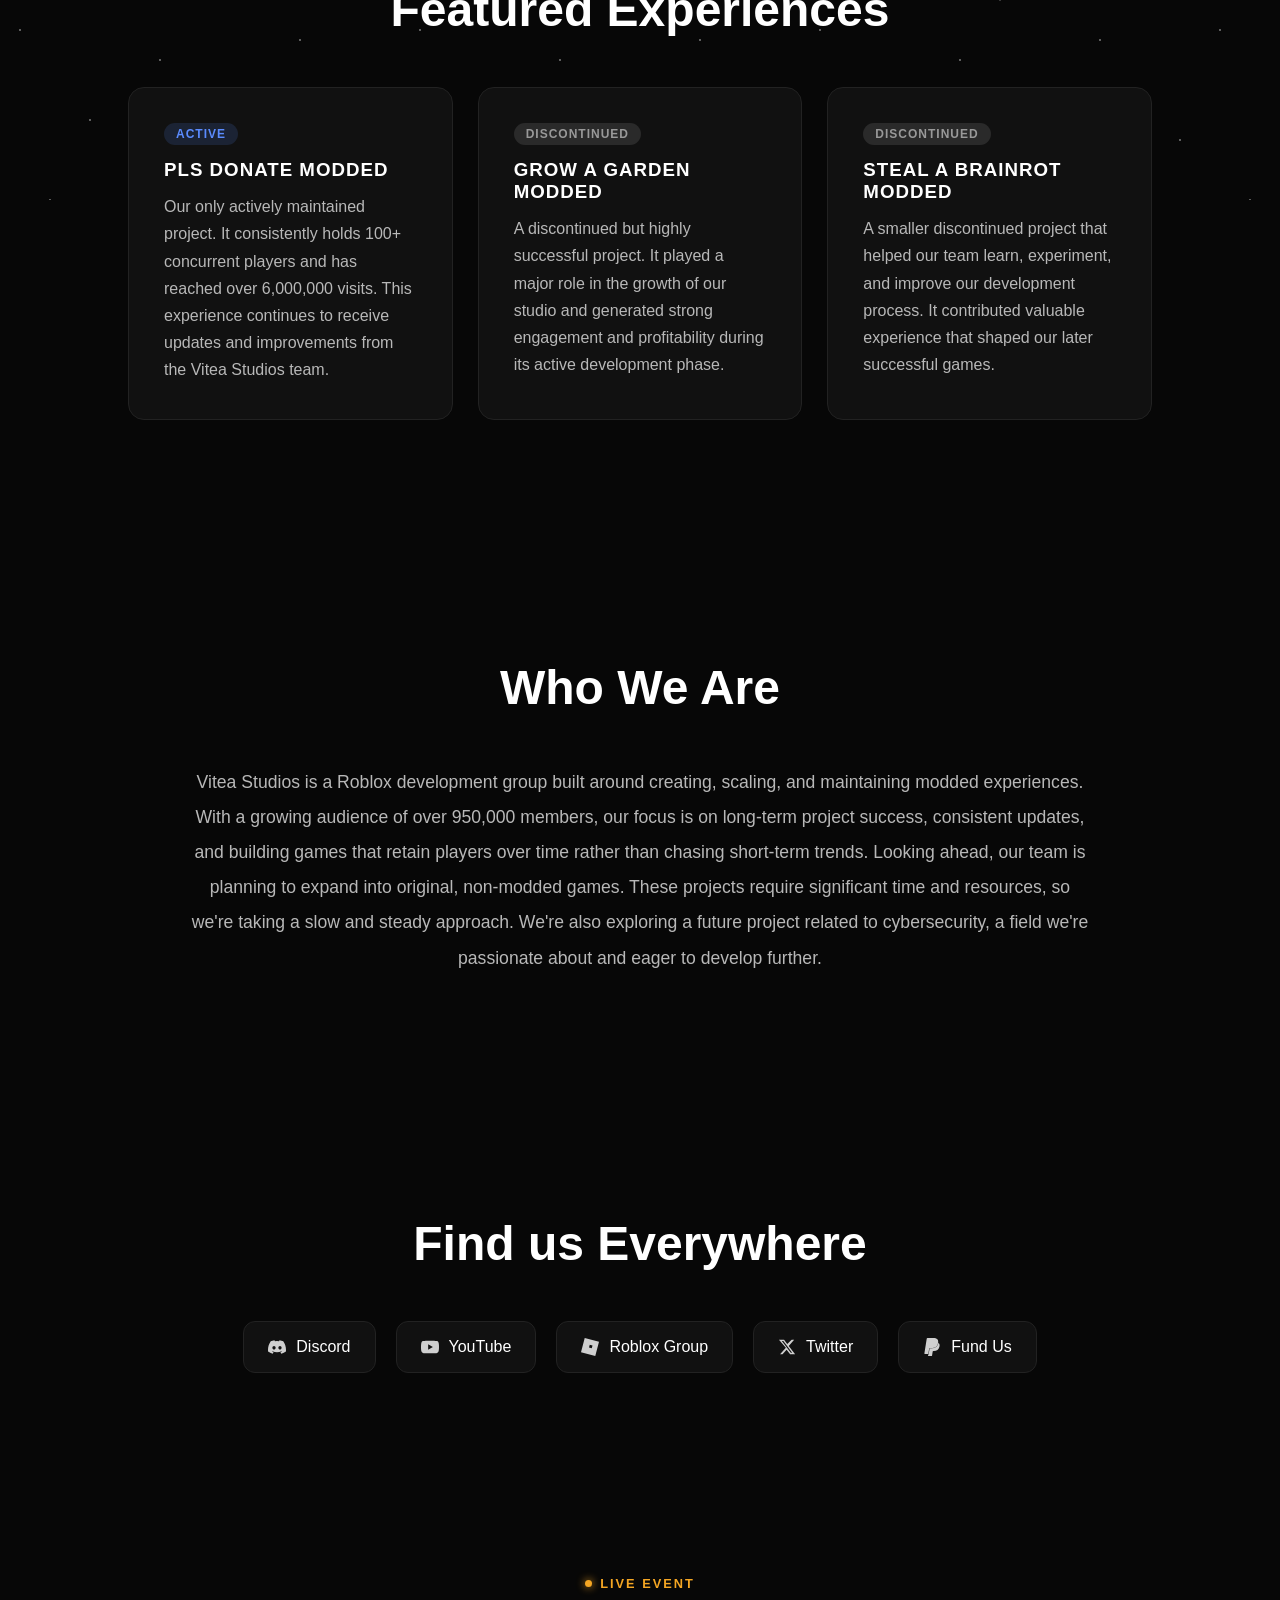
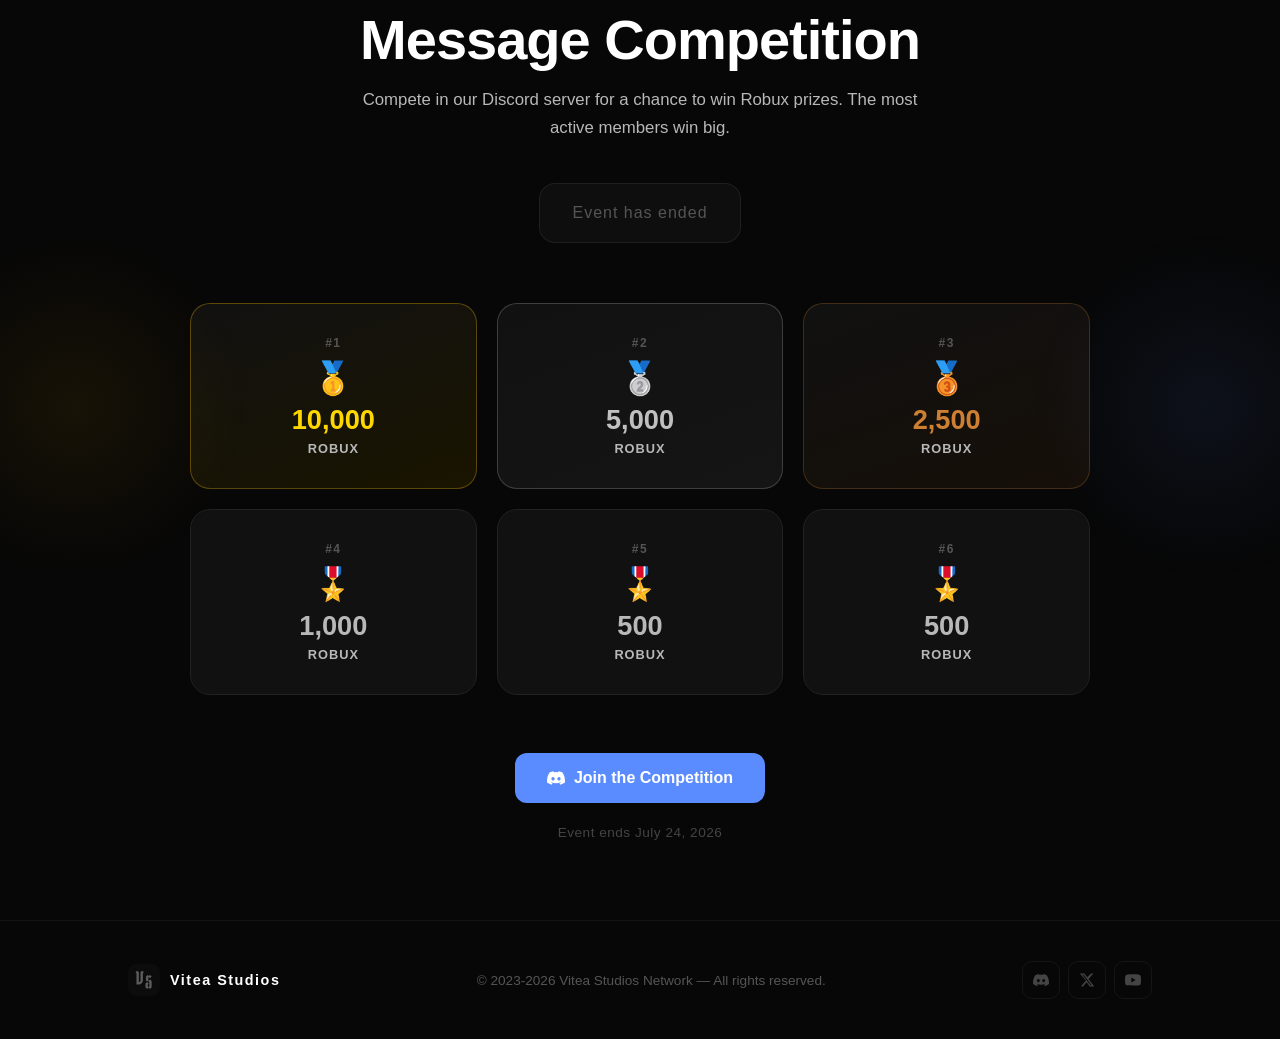
==== commit 7e858943: "Add files via upload" ====
--- a/index.html
+++ b/index.html
@@ -36,7 +36,7 @@
         <a href="#stats">Stats</a>
         <a href="#projects">Projects</a>
         <a href="#community">Community</a>
-        <a href="#reviews">Reviews</a>
+        <a href="/reviews.html">Reviews</a>
     </div>
 
     <button class="nav-toggle" id="nav-toggle" aria-label="Toggle navigation menu" aria-expanded="false">
@@ -212,44 +212,6 @@
 
 </section>
 
-<!-- REVIEWS SECTION -->
-<section id="reviews" class="reveal">
-
-    <h2>Community Reviews</h2>
-    <p class="reviews-subtitle">Played our games or part of our community? Leave a review.</p>
-
-    <!-- SUBMIT FORM -->
-    <div class="review-form-card">
-        <div class="review-form-top">
-            <div class="rf-field">
-                <label for="rf-name">Your name</label>
-                <input type="text" id="rf-name" maxlength="32" placeholder="e.g. CoolPlayer123">
-            </div>
-            <div class="rf-stars" id="rf-stars">
-                <span data-v="1">★</span>
-                <span data-v="2">★</span>
-                <span data-v="3">★</span>
-                <span data-v="4">★</span>
-                <span data-v="5">★</span>
-            </div>
-        </div>
-        <div class="rf-field">
-            <label for="rf-text">Your review</label>
-            <textarea id="rf-text" maxlength="300" placeholder="Share your experience with Vitea Studios..."></textarea>
-        </div>
-        <div class="rf-form-footer">
-            <span class="rf-char-count" id="rf-chars">0 / 300</span>
-            <button class="btn rf-submit" id="rf-submit">Post Review</button>
-        </div>
-        <p class="rf-notice">Reviews are public and visible to everyone.</p>
-    </div>
-
-    <!-- REVIEWS LIST -->
-    <div class="reviews-list" id="reviews-list">
-        <div class="reviews-loading" id="reviews-loading">Loading reviews...</div>
-    </div>
-
-</section>
 
 <!-- MESSAGE COMPETITION SECTION -->
 <section id="event" class="competition reveal">
--- a/style.css
+++ b/style.css
@@ -83,7 +83,7 @@
 }
 
 /* Ensure content sits above starfield */
-nav, header, section, footer{
+nav, header, section, footer, main{
     position:relative;
     z-index:1;
 }
@@ -586,6 +586,40 @@
     line-height:1.5;
 }
 
+/* REVIEWS PAGE */
+.reviews-page{
+    max-width:800px;
+    margin:0 auto;
+    padding:140px 5% 80px;
+}
+
+.reviews-page-header{
+    text-align:center;
+    margin-bottom:50px;
+}
+
+.reviews-page-header h1{
+    font-size:clamp(2.5rem, 6vw, 4rem);
+    font-weight:800;
+    margin-bottom:24px;
+    letter-spacing:-1px;
+    background:linear-gradient(135deg, #ffffff 0%, #c8d8ff 50%, #ffffff 100%);
+    background-size:200% auto;
+    -webkit-background-clip:text;
+    background-clip:text;
+    -webkit-text-fill-color:transparent;
+    animation:heroShimmer 6s linear infinite;
+}
+
+.reviews-page-header .reviews-subtitle{
+    margin-top:0;
+    font-size:1.1rem;
+}
+
+.nav-active{
+    color:var(--accent) !important;
+}
+
 /* REVIEWS SECTION */
 .reviews-subtitle{
     text-align:center;
@@ -704,37 +738,237 @@
 }
 
 /* REVIEWS LIST */
-.reviews-list{
-    display:grid;
-    grid-template-columns:repeat(auto-fill, minmax(300px, 1fr));
+/* RATING SUMMARY */
+.rating-summary{
+    display:flex;
+    align-items:center;
+    gap:32px;
+    background:var(--bg-card);
+    border:1px solid var(--border);
+    border-radius:20px;
+    padding:28px 32px;
+    max-width:680px;
+    margin:0 auto 40px;
+}
+
+.rating-big{
+    display:flex;
+    flex-direction:column;
+    align-items:center;
+    gap:4px;
+    flex-shrink:0;
+}
+
+.rating-number{
+    font-size:3.5rem;
+    font-weight:800;
+    line-height:1;
+    background:linear-gradient(135deg,#fff 0%,#a8b8d8 100%);
+    -webkit-background-clip:text;
+    background-clip:text;
+    -webkit-text-fill-color:transparent;
+}
+
+.rating-stars-big{
+    color:#f5a623;
+    font-size:1.2rem;
+    letter-spacing:2px;
+}
+
+.rating-count{
+    font-size:.75rem;
+    color:#444;
+    margin-top:2px;
+}
+
+.rating-bars{
+    flex:1;
+    display:flex;
+    flex-direction:column;
+    gap:7px;
+}
+
+.rating-bar-row{
+    display:flex;
+    align-items:center;
+    gap:10px;
+    font-size:.78rem;
+    color:#555;
+}
+
+.rating-bar-row span:first-child{
+    width:10px;
+    text-align:right;
+    flex-shrink:0;
+}
+
+.rating-bar-track{
+    flex:1;
+    height:5px;
+    background:#1a1a1a;
+    border-radius:99px;
+    overflow:hidden;
+}
+
+.rating-bar-fill{
+    height:100%;
+    background:#f5a623;
+    border-radius:99px;
+    width:0%;
+    transition:width .8s ease;
+}
+
+.rating-bar-row span:last-child{
+    width:24px;
+    text-align:right;
+    flex-shrink:0;
+}
+
+/* RATING SUMMARY - score only */
+.rating-summary{
+    display:flex;
+    align-items:center;
+    justify-content:center;
+    margin:0 auto 20px;
+    background:none;
+    border:none;
+    padding:0;
+}
+
+.rating-big{
+    display:flex;
+    flex-direction:column;
+    align-items:center;
+    gap:6px;
+}
+
+.rating-number{
+    font-size:4rem;
+    font-weight:800;
+    line-height:1;
+    background:linear-gradient(135deg,#fff 0%,#a8b8d8 100%);
+    -webkit-background-clip:text;
+    background-clip:text;
+    -webkit-text-fill-color:transparent;
+}
+
+.rating-stars-big{
+    color:#f5a623;
+    font-size:1.4rem;
+    letter-spacing:3px;
+}
+
+.rating-count{
+    font-size:.8rem;
+    color:#444;
+    letter-spacing:.5px;
+}
+
+/* DIAGONAL HORIZONTAL MARQUEE */
+.reviews-marquee-wrap{
+    position:relative;
+    width:100%;
+    overflow:hidden;
+    height:180px;
+    margin-top:40px;
+}
+
+.reviews-track{
+    display:flex;
     gap:20px;
-    max-width:1100px;
-    margin:0 auto;
-}
-
-.reviews-loading{
-    grid-column:1/-1;
-    text-align:center;
-    color:#444;
-    padding:40px 0;
-    font-size:.95rem;
+    width:max-content;
+    animation:scrollRight 30s linear infinite;
+    will-change:transform;
+    padding:20px 0;
+}
+
+@keyframes scrollRight{
+    0%  { transform:translateX(0); }
+    100%{ transform:translateX(-50%); }
 }
 
 .review-card{
     background:var(--bg-card);
     border:1px solid var(--border);
     border-radius:16px;
-    padding:24px;
+    padding:20px 24px;
     display:flex;
     flex-direction:column;
-    gap:10px;
-    opacity:0;
-    transform:translateY(16px);
-    animation:reviewFadeIn .4s ease forwards;
-}
-
-@keyframes reviewFadeIn{
-    to{ opacity:1; transform:translateY(0); }
+    gap:8px;
+    flex-shrink:0;
+    width:280px;
+}
+
+.review-header{
+    display:flex;
+    align-items:center;
+    justify-content:space-between;
+    gap:8px;
+}
+
+.review-name{
+    font-weight:700;
+    font-size:.9rem;
+    white-space:nowrap;
+    overflow:hidden;
+    text-overflow:ellipsis;
+}
+
+.review-stars{
+    color:#f5a623;
+    font-size:.9rem;
+    letter-spacing:1px;
+    flex-shrink:0;
+}
+
+.review-text{
+    color:var(--text-muted);
+    font-size:.82rem;
+    line-height:1.55;
+    display:-webkit-box;
+    -webkit-line-clamp:3;
+    -webkit-box-orient:vertical;
+    overflow:hidden;
+}
+
+.review-date{
+    font-size:.72rem;
+    color:#333;
+}
+
+/* Fade left/right edges */
+.reviews-fade-left,
+.reviews-fade-right{
+    position:absolute;
+    top:0;
+    bottom:0;
+    width:120px;
+    pointer-events:none;
+    z-index:2;
+}
+
+.reviews-fade-left{
+    left:0;
+    background:linear-gradient(to right, var(--bg) 0%, transparent 100%);
+}
+
+.reviews-fade-right{
+    right:0;
+    background:linear-gradient(to left, var(--bg) 0%, transparent 100%);
+}
+
+.reviews-empty-state{
+    text-align:center;
+    color:#333;
+    padding:40px 0;
+    font-size:.95rem;
+}
+
+.reviews-loading-text{
+    color:#333;
+    padding:60px 40px;
+    font-size:.9rem;
+    white-space:nowrap;
 }
 
 @keyframes shake{
@@ -743,35 +977,7 @@
     75%{ transform:translateX(6px); }
 }
 
-.review-header{
-    display:flex;
-    align-items:center;
-    justify-content:space-between;
-}
-
-.review-name{
-    font-weight:700;
-    font-size:.95rem;
-}
-
-.review-stars{
-    color:#f5a623;
-    font-size:1rem;
-    letter-spacing:1px;
-}
-
-.review-text{
-    color:var(--text-muted);
-    font-size:.9rem;
-    line-height:1.6;
-}
-
-.review-date{
-    font-size:.75rem;
-    color:#333;
-    margin-top:4px;
-}
-
+/* REVIEWS EMPTY */
 .reviews-empty{
     grid-column:1/-1;
     text-align:center;
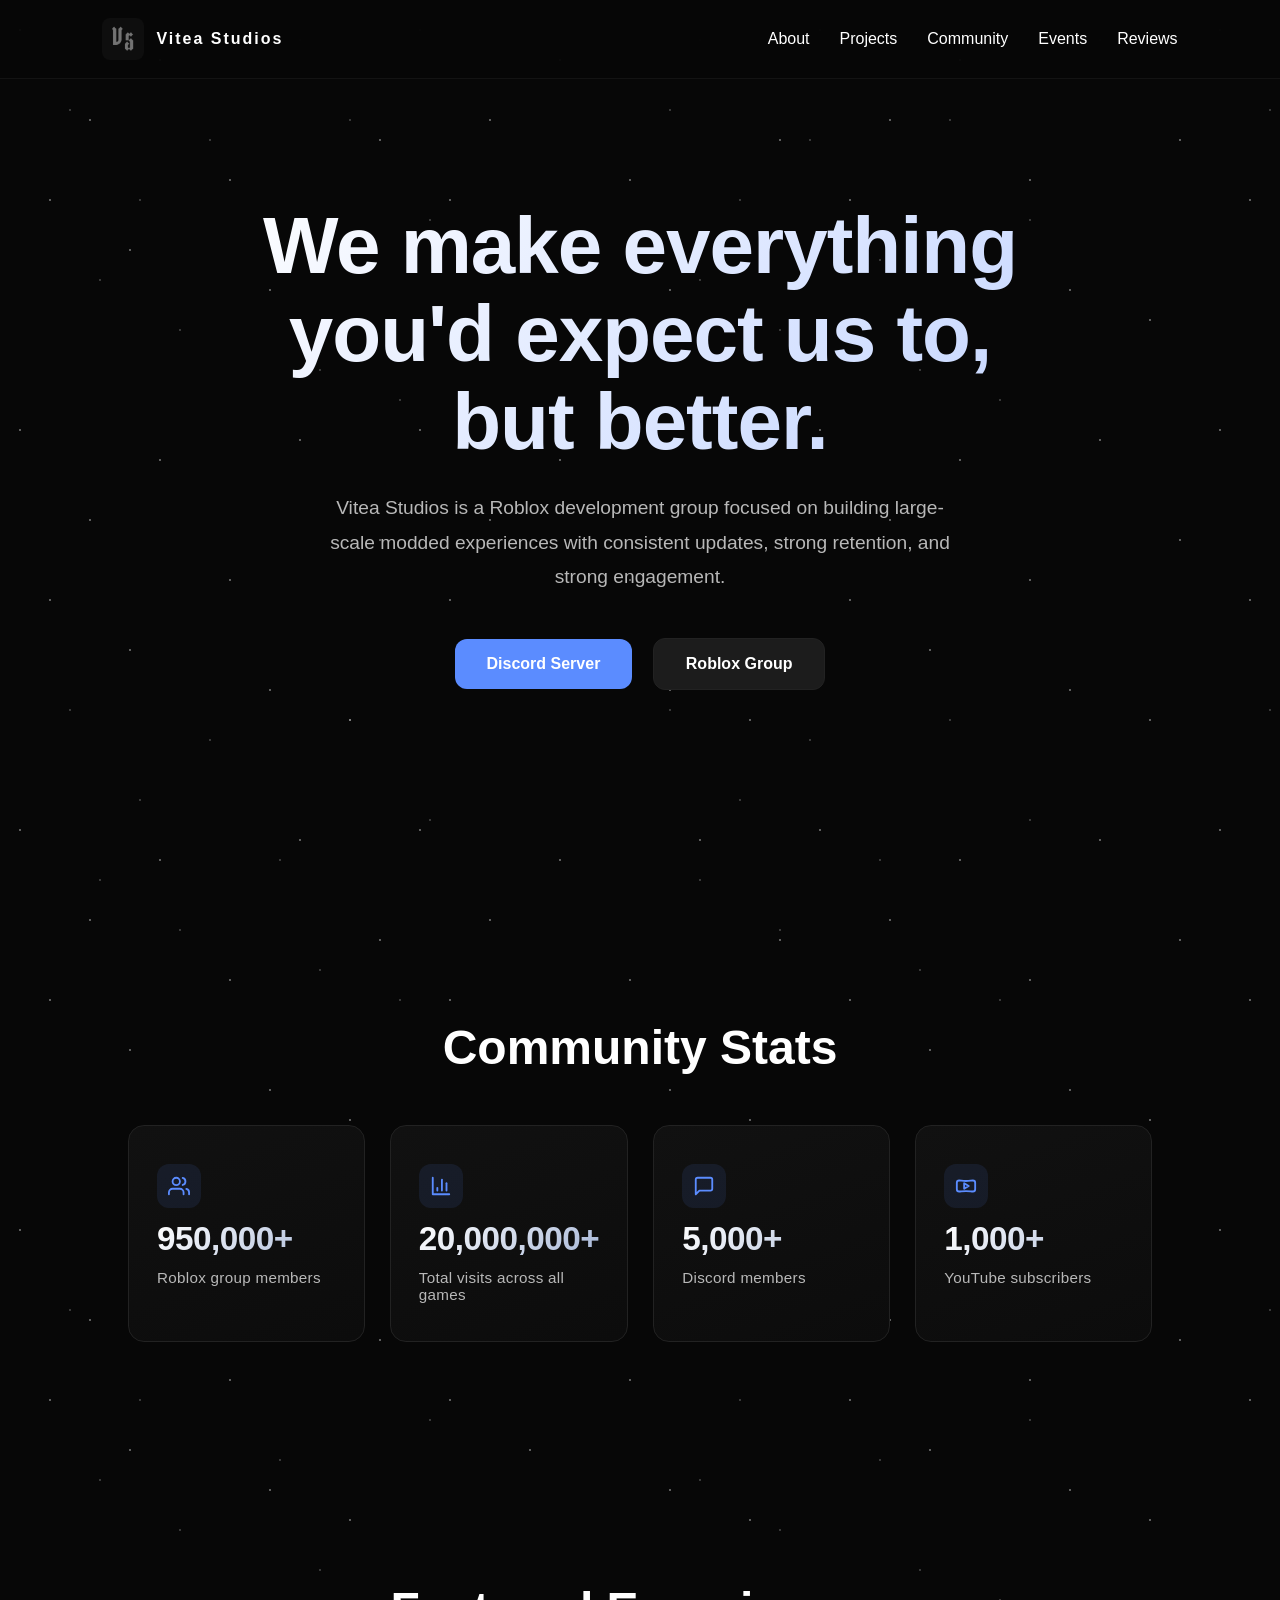
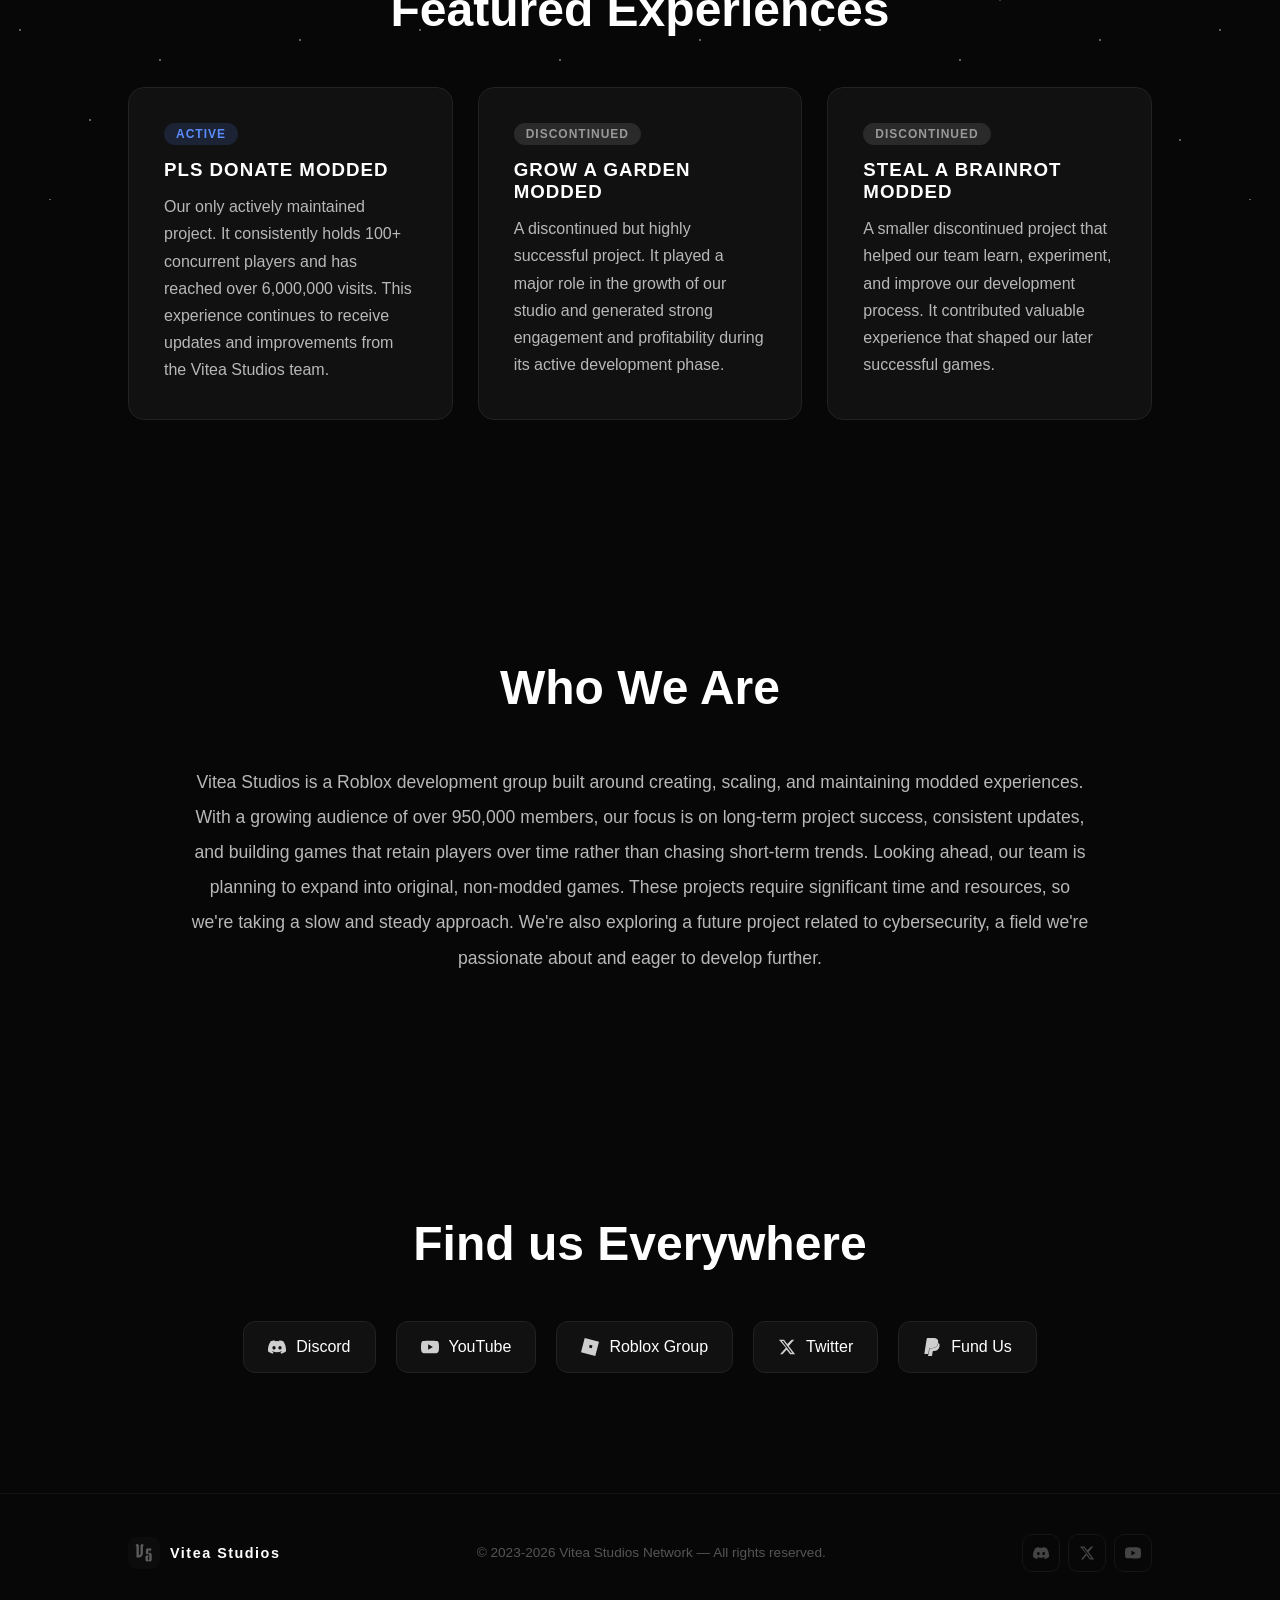
==== commit 7903d6f8: "Add files via upload" ====
--- a/index.html
+++ b/index.html
@@ -33,10 +33,10 @@
 
     <div class="nav-links" id="nav-links">
         <a href="#about">About</a>
-        <a href="#stats">Stats</a>
         <a href="#projects">Projects</a>
         <a href="#community">Community</a>
-        <a href="/reviews.html">Reviews</a>
+        <a href="/events">Events</a>
+        <a href="/reviews">Reviews</a>
     </div>
 
     <button class="nav-toggle" id="nav-toggle" aria-label="Toggle navigation menu" aria-expanded="false">
@@ -212,85 +212,6 @@
 
 </section>
 
-
-<!-- MESSAGE COMPETITION SECTION -->
-<section id="event" class="competition reveal">
-    <div class="competition-header">
-        <span class="comp-eyebrow">
-            <span class="comp-live-dot"></span>
-            Live Event
-        </span>
-        <h2 class="comp-title">Message Competition</h2>
-        <p class="comp-subtitle">Compete in our Discord server for a chance to win Robux prizes. The most active members win big.</p>
-        <div class="comp-timer" id="comp-timer">
-            <div class="timer-block"><span id="timer-days">--</span><label>Days</label></div>
-            <div class="timer-sep">:</div>
-            <div class="timer-block"><span id="timer-hours">--</span><label>Hours</label></div>
-            <div class="timer-sep">:</div>
-            <div class="timer-block"><span id="timer-mins">--</span><label>Mins</label></div>
-            <div class="timer-sep">:</div>
-            <div class="timer-block"><span id="timer-secs">--</span><label>Secs</label></div>
-        </div>
-    </div>
-
-    <div class="prizes-grid">
-
-        <div class="prize-card gold">
-            <div class="prize-rank">#1</div>
-            <div class="prize-icon">🥇</div>
-            <div class="prize-amount">10,000</div>
-            <div class="prize-label">Robux</div>
-        </div>
-
-        <div class="prize-card silver">
-            <div class="prize-rank">#2</div>
-            <div class="prize-icon">🥈</div>
-            <div class="prize-amount">5,000</div>
-            <div class="prize-label">Robux</div>
-        </div>
-
-        <div class="prize-card bronze">
-            <div class="prize-rank">#3</div>
-            <div class="prize-icon">🥉</div>
-            <div class="prize-amount">2,500</div>
-            <div class="prize-label">Robux</div>
-        </div>
-
-        <div class="prize-card basic">
-            <div class="prize-rank">#4</div>
-            <div class="prize-icon">🎖️</div>
-            <div class="prize-amount">1,000</div>
-            <div class="prize-label">Robux</div>
-        </div>
-
-        <div class="prize-card basic">
-            <div class="prize-rank">#5</div>
-            <div class="prize-icon">🎖️</div>
-            <div class="prize-amount">500</div>
-            <div class="prize-label">Robux</div>
-        </div>
-
-        <div class="prize-card basic">
-            <div class="prize-rank">#6</div>
-            <div class="prize-icon">🎖️</div>
-            <div class="prize-amount">500</div>
-            <div class="prize-label">Robux</div>
-        </div>
-
-    </div>
-
-    <div class="comp-cta">
-        <a href="https://discord.gg/pdv" target="_blank" rel="noopener" class="btn">
-            <svg viewBox="0 0 127.14 96.36" fill="currentColor" width="18" height="18"><path d="M107.7 8.07A105.15 105.15 0 0 0 81.47 0a72.06 72.06 0 0 0-3.36 6.83 97.68 97.68 0 0 0-29.11 0A72.37 72.37 0 0 0 45.64 0a105.89 105.89 0 0 0-26.25 8.09C2.79 32.65-1.71 56.6.54 80.21a105.73 105.73 0 0 0 32.17 16.15 77.7 77.7 0 0 0 6.89-11.11 68.42 68.42 0 0 1-10.85-5.18c.91-.66 1.8-1.34 2.66-2a75.57 75.57 0 0 0 64.32 0c.87.71 1.76 1.39 2.66 2a68.68 68.68 0 0 1-10.87 5.19 77 77 0 0 0 6.89 11.1 105.25 105.25 0 0 0 32.19-16.14c2.64-27.38-4.51-51.11-18.9-72.15ZM42.45 65.69C36.18 65.69 31 60 31 53s5-12.74 11.43-12.74S54 46 53.89 53s-5.05 12.69-11.44 12.69Zm42.24 0C78.41 65.69 73.25 60 73.25 53s5-12.74 11.44-12.74S96.23 46 96.12 53s-5.04 12.69-11.43 12.69Z"/></svg>
-            Join the Competition
-        </a>
-        <p class="comp-ends">Event ends July 24, 2026</p>
-    </div>
-
-    <div class="comp-glow-left"></div>
-    <div class="comp-glow-right"></div>
-</section>
-
 <footer>
     <div class="footer-inner">
         <div class="footer-logo">
--- a/style.css
+++ b/style.css
@@ -883,8 +883,8 @@
 }
 
 @keyframes scrollRight{
-    0%  { transform:translateX(0); }
-    100%{ transform:translateX(-50%); }
+    0%  { transform:translateX(-50%); }
+    100%{ transform:translateX(0); }
 }
 
 .review-card{
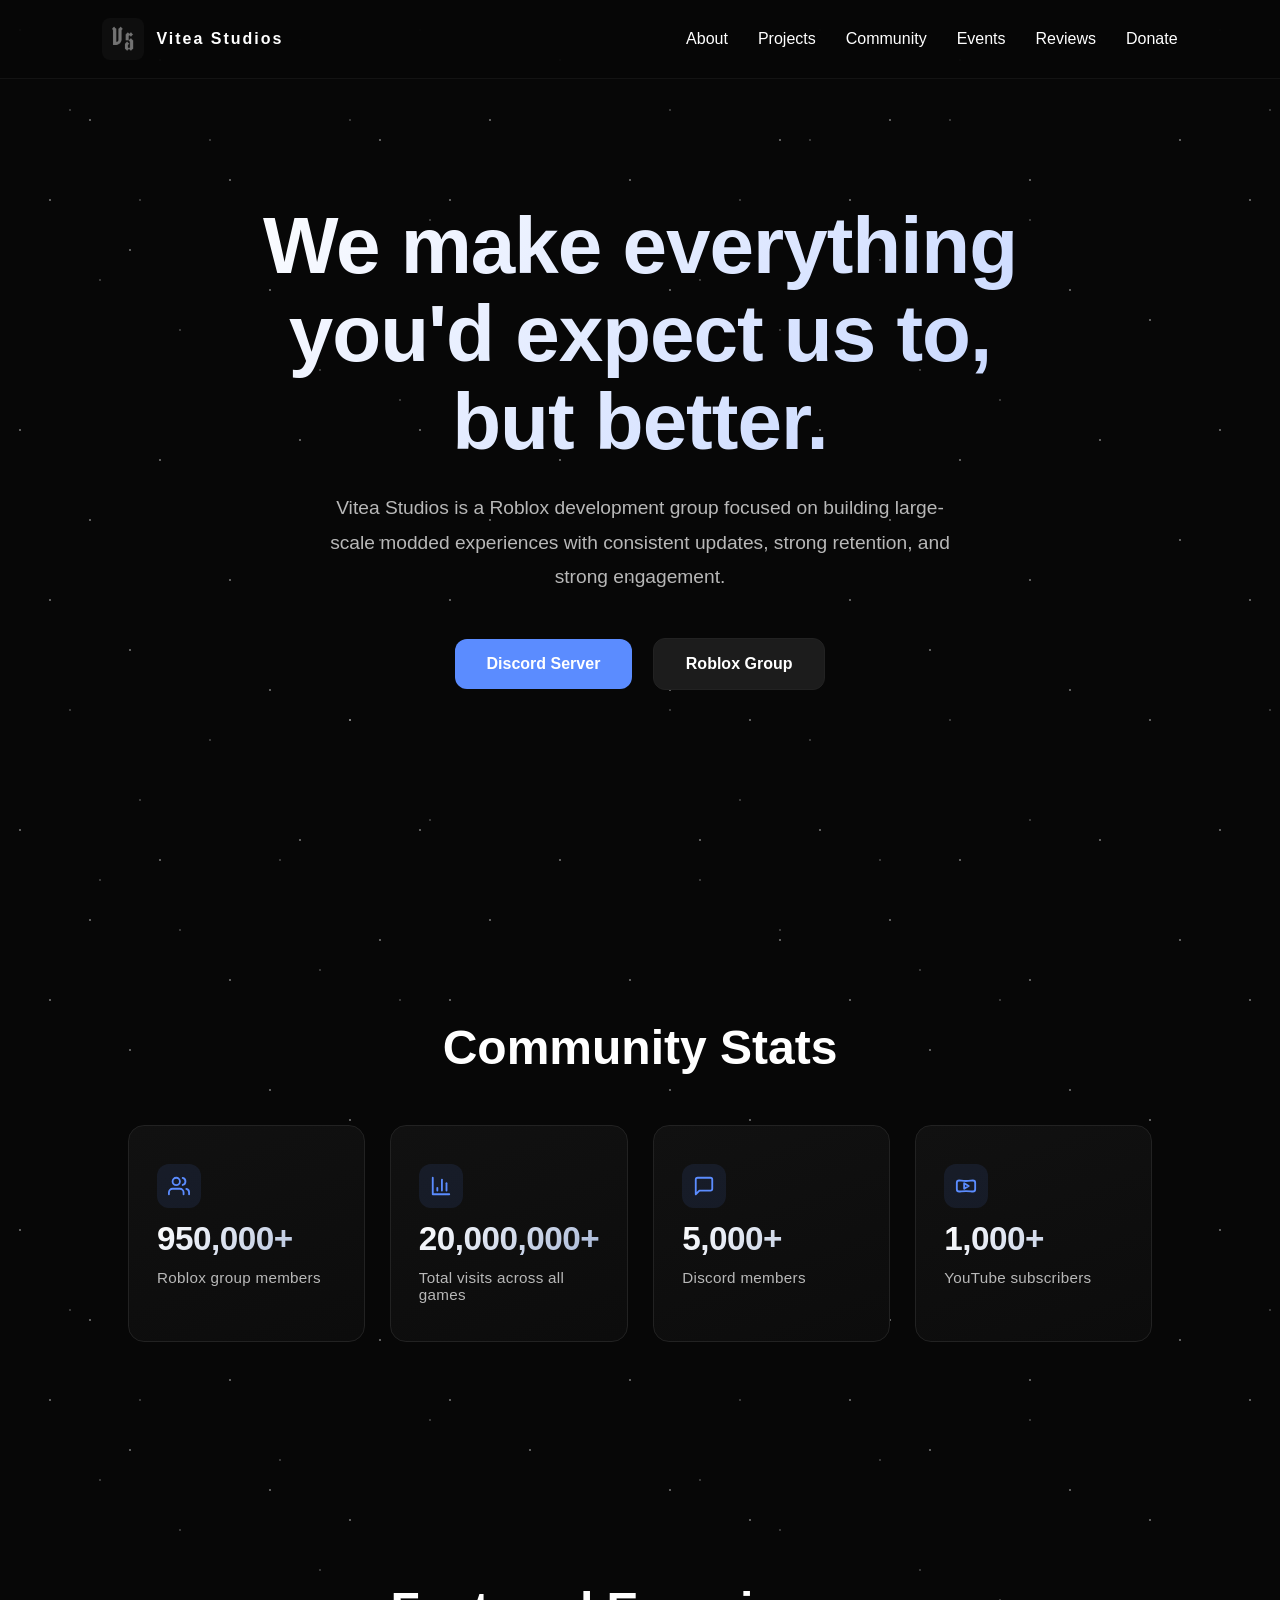
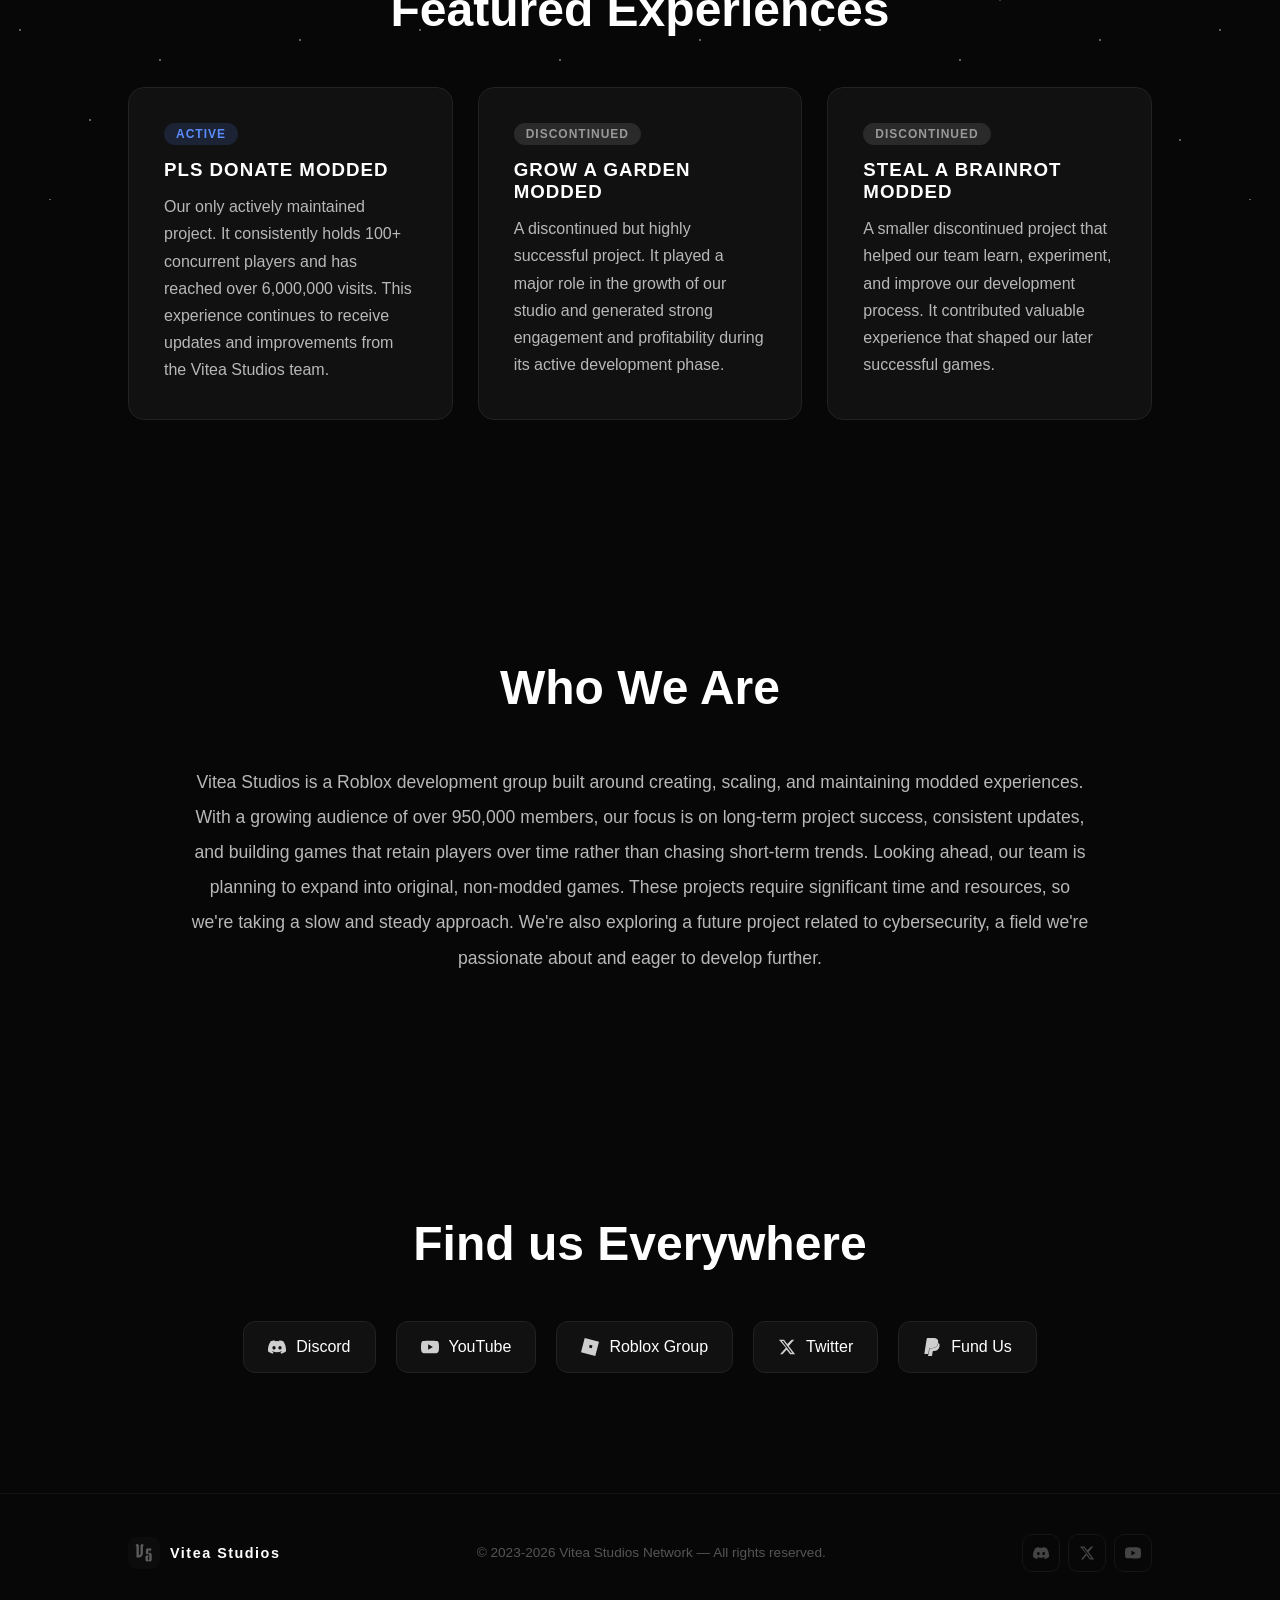
==== commit 9868fdab: "Add files via upload" ====
--- a/index.html
+++ b/index.html
@@ -37,6 +37,7 @@
         <a href="#community">Community</a>
         <a href="/events">Events</a>
         <a href="/reviews">Reviews</a>
+        <a href="/donate">Donate</a>
     </div>
 
     <button class="nav-toggle" id="nav-toggle" aria-label="Toggle navigation menu" aria-expanded="false">
@@ -203,11 +204,11 @@
             Twitter
         </a>
 
-        <a href="https://paypal.me/viteadevs" target="_blank" rel="noopener" class="community-link paypal">
+        <a href="/donate" class="community-link paypal">
             <svg viewBox="0 0 24 24" fill="currentColor"><path d="M7.076 21.337H2.47a.641.641 0 0 1-.633-.74L4.944.901C5.026.382 5.474 0 5.998 0h7.46c2.57 0 4.578.543 5.69 1.81 1.01 1.15 1.304 2.42 1.012 4.287-.023.143-.047.288-.077.437-.983 5.05-4.349 6.797-8.647 6.797h-2.19c-.524 0-.968.382-1.05.9l-1.12 7.106zm14.146-14.42a3.35 3.35 0 0 0-.607-.541c-.013.076-.026.175-.041.254-.93 4.778-4.005 7.201-9.138 7.201h-2.19a.563.563 0 0 0-.556.479l-1.187 7.527h-.506l-.24 1.516a.56.56 0 0 0 .554.647h3.882c.46 0 .85-.334.922-.788.06-.26.76-4.852.816-5.09a.932.932 0 0 1 .923-.788h.58c3.76 0 6.705-1.528 7.565-5.946.36-1.847.174-3.388-.777-4.471z"/></svg>
             Fund Us
         </a>
-
+ 
     </div>
 
 </section>
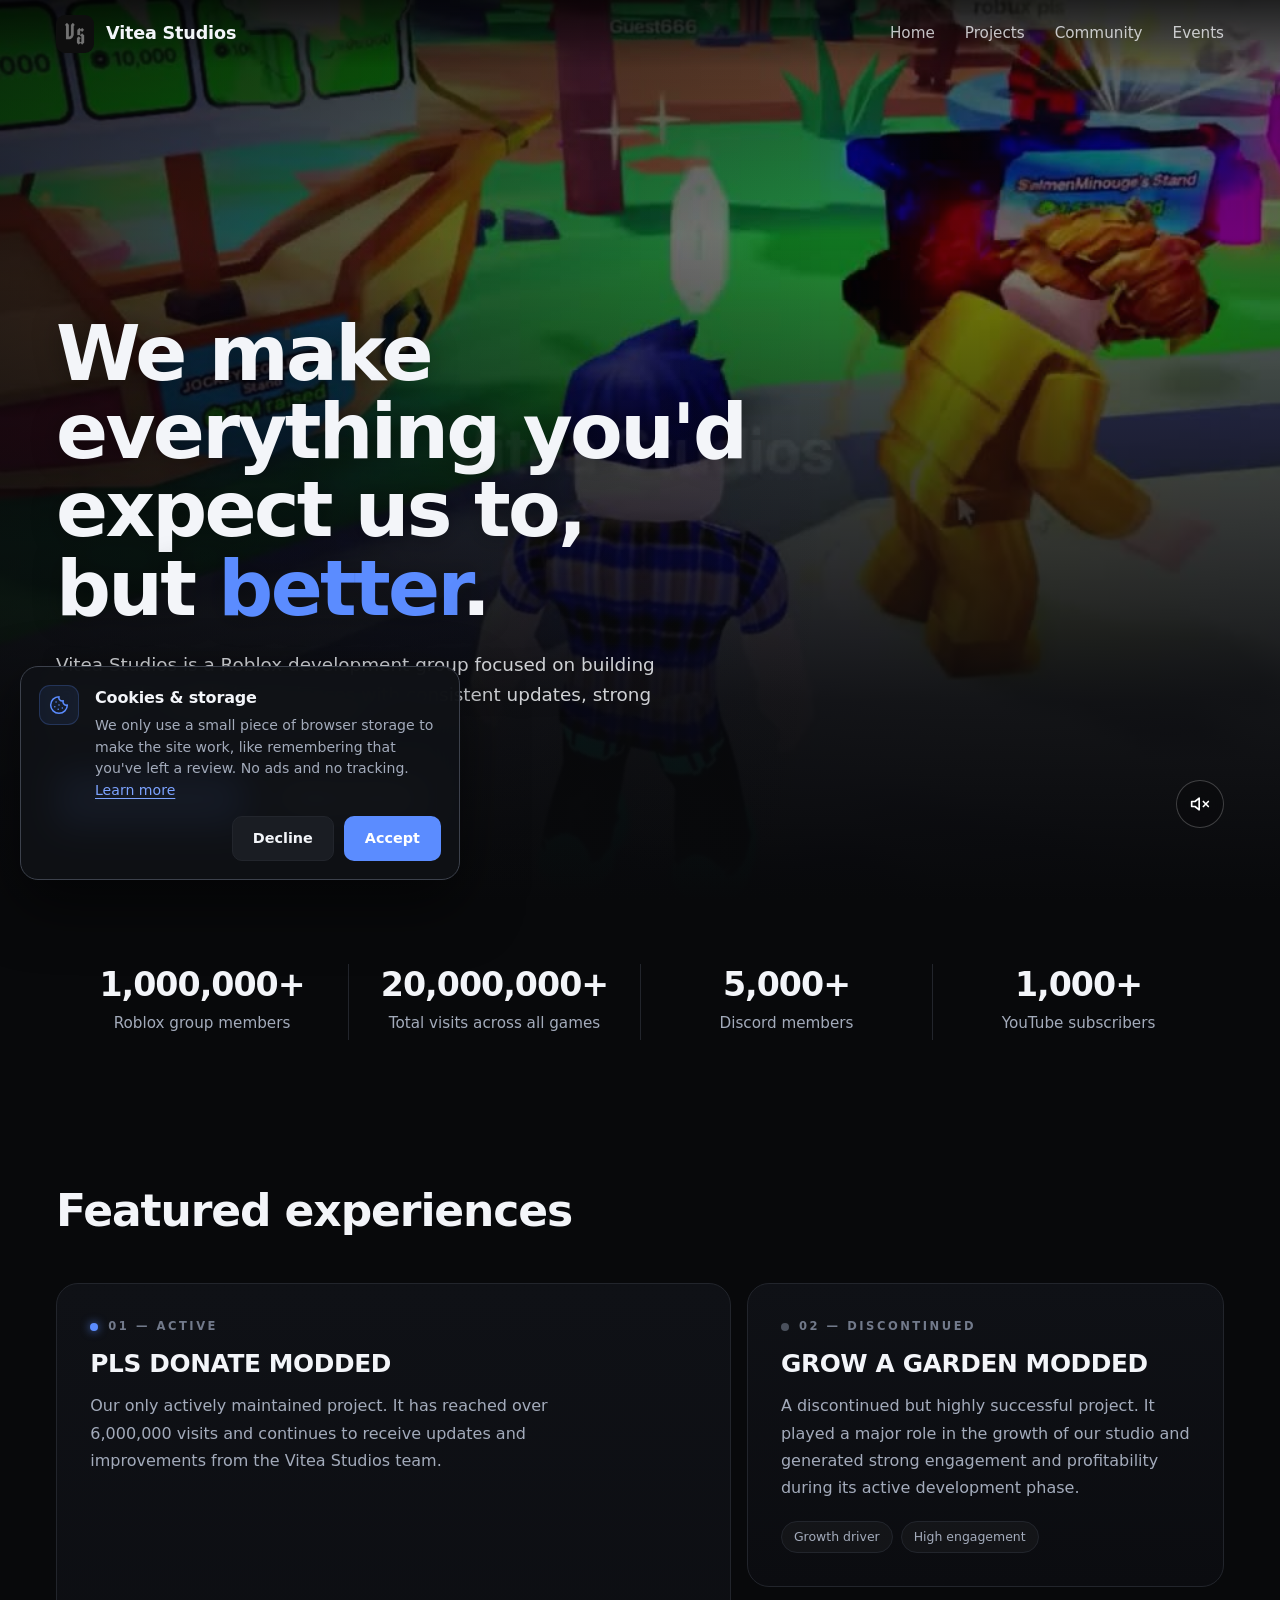
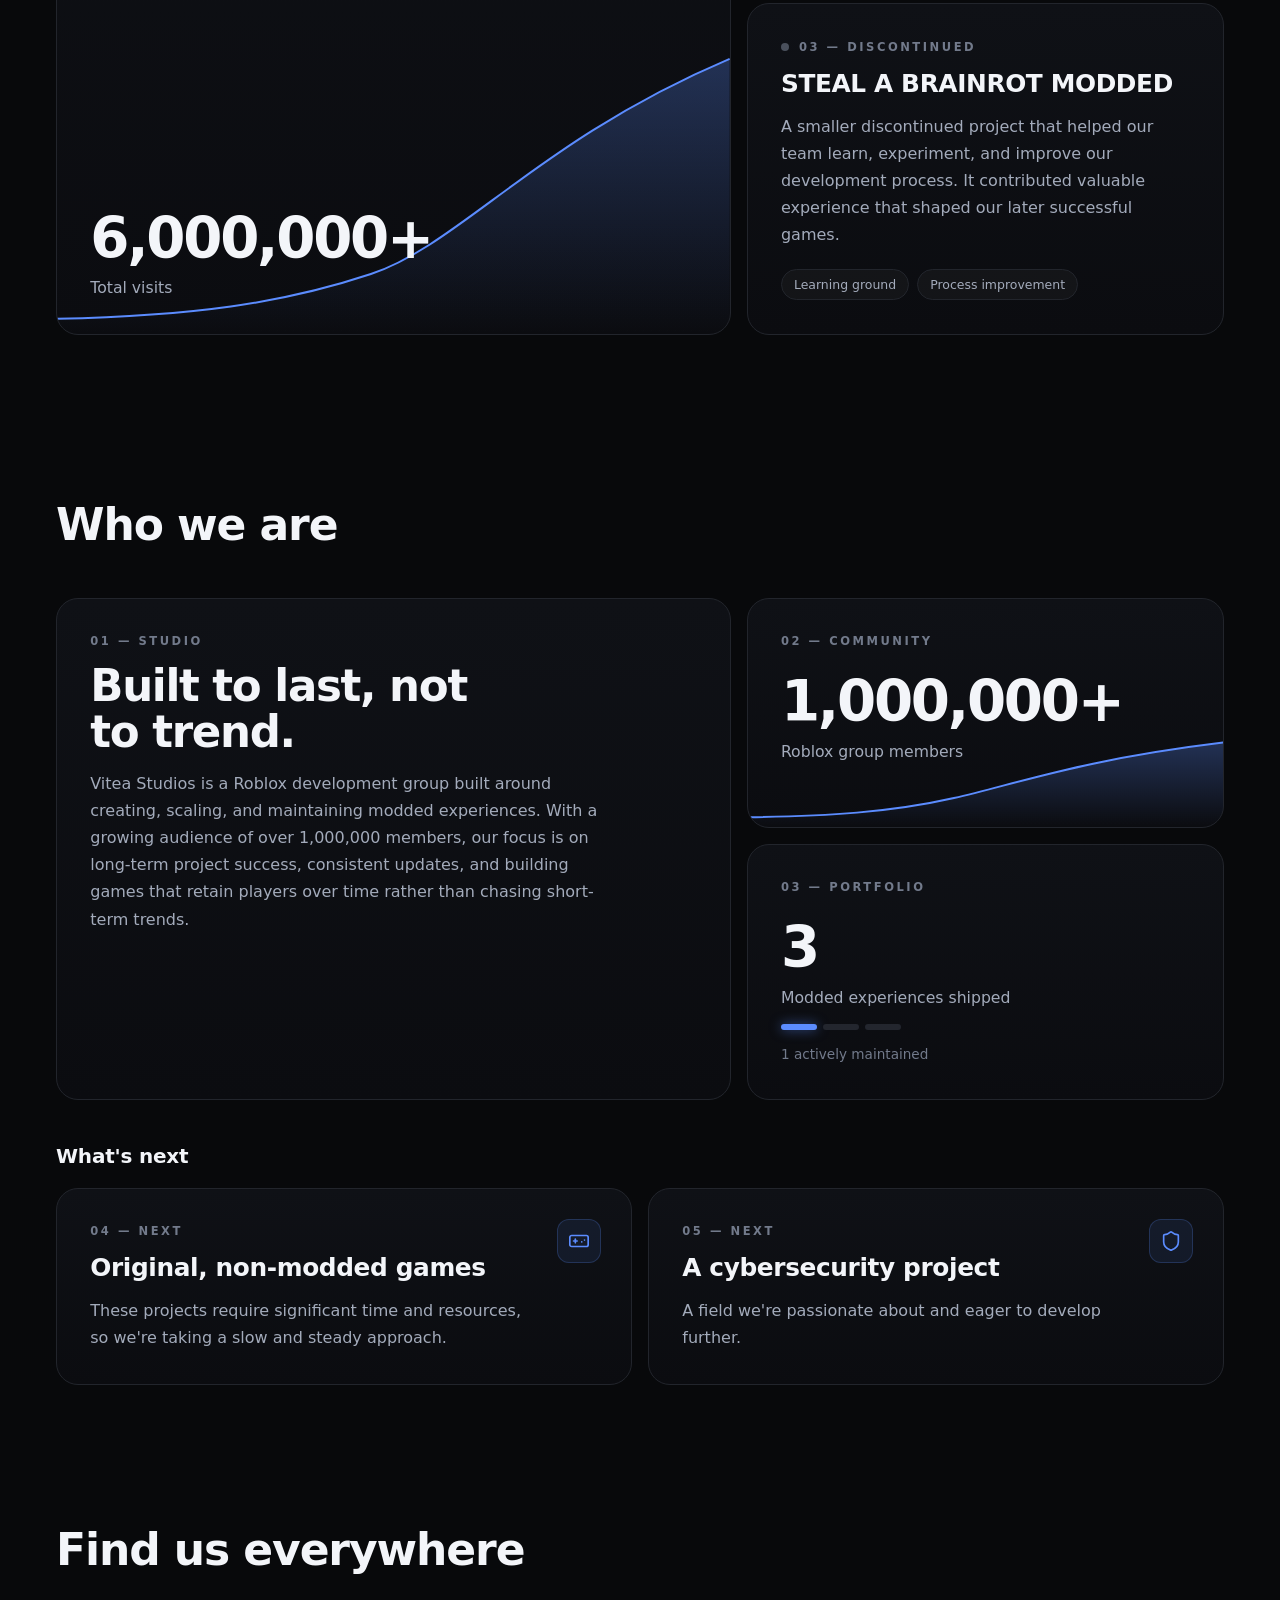
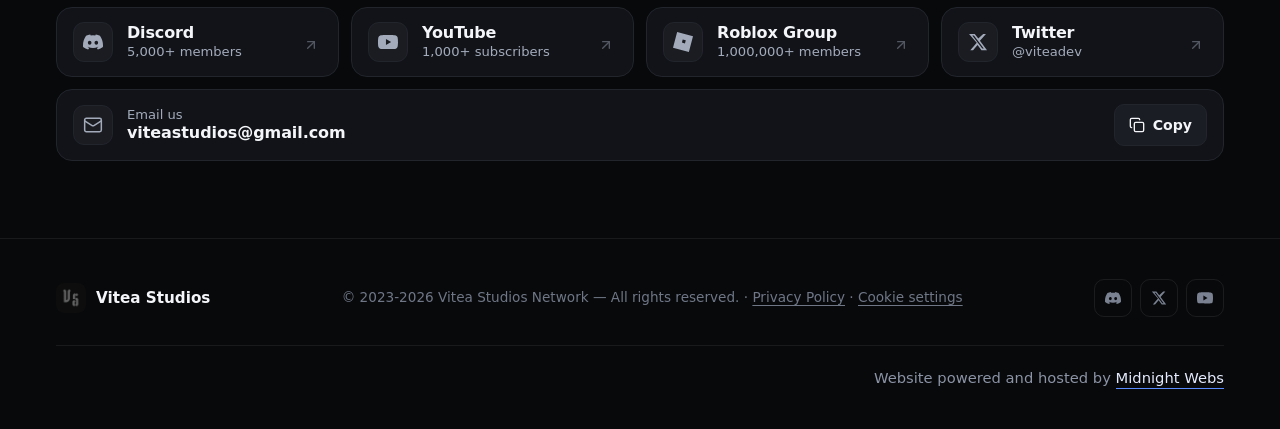
==== commit 9322daa2: "Add files via upload" ====
--- a/index.html
+++ b/index.html
@@ -3,8 +3,9 @@
 <head>
     <meta charset="UTF-8">
     <meta name="viewport" content="width=device-width, initial-scale=1.0">
-    <meta name="description" content="Vitea Studios is a Roblox development group building large-scale modded experiences with consistent updates, strong retention, and a growing community of 900,000+ members.">
-    <meta name="theme-color" content="#070707">
+    <meta name="description" content="Vitea Studios is a Roblox development group building large-scale modded experiences with consistent updates, strong retention, and a growing community of 1,000,000+ members.">
+    <meta name="theme-color" content="#08090b">
+    <meta name="color-scheme" content="dark">
 
     <!-- Open Graph -->
     <meta property="og:title" content="Vitea Studios">
@@ -17,221 +18,340 @@
     <link rel="icon" type="image/png" sizes="32x32" href="favicon-32.png">
     <link rel="icon" type="image/png" sizes="192x192" href="favicon-192.png">
     <link rel="apple-touch-icon" sizes="180x180" href="favicon-180.png">
+
     <title>Vitea Studios</title>
+
+    <link rel="preload" href="fonts/bricolage-grotesque-latin-wght-normal.woff2" as="font" type="font/woff2" crossorigin>
+    <link rel="preload" href="fonts/instrument-sans-latin-wght-normal.woff2" as="font" type="font/woff2" crossorigin>
     <link rel="stylesheet" href="style.css">
 </head>
-<body>
-
-<div class="scroll-progress" id="scroll-progress"></div>
-<div class="stars"></div>
-
-<nav>
+<body class="home">
+
+<a class="skip-link" href="#stats">Skip to content</a>
+
+<nav id="site-nav">
     <div class="logo">
-        <img src="logo.PNG" alt="Vitea Studios logo">
+        <img src="logo.PNG" alt="" width="38" height="38">
         <span>Vitea Studios</span>
     </div>
 
     <div class="nav-links" id="nav-links">
-        <a href="#about">About</a>
+        <a href="#top">Home</a>
         <a href="#projects">Projects</a>
         <a href="#community">Community</a>
         <a href="/events">Events</a>
-        <a href="/reviews">Reviews</a>
-        <a href="/donate">Donate</a>
-    </div>
-
-    <button class="nav-toggle" id="nav-toggle" aria-label="Toggle navigation menu" aria-expanded="false">
+    </div>
+
+    <button class="nav-toggle" id="nav-toggle" aria-label="Toggle navigation menu" aria-expanded="false" aria-controls="nav-links">
         <span></span>
         <span></span>
         <span></span>
     </button>
 </nav>
 
-<header class="hero">
-
-    <div class="hero-content">
-
-        <h1>We make everything you'd expect us to,<br>but better.</h1>
-
-        <p>
-            Vitea Studios is a Roblox development group focused on building
-            large-scale modded experiences with consistent updates,
-            strong retention, and strong engagement.
-        </p>
-
-        <div class="hero-buttons">
-
-            <a href="https://discord.gg/pdv" target="_blank" rel="noopener" class="btn">
-                Discord Server
-            </a>
-
-            <a href="https://www.roblox.com/communities/875732740/Vitea-Studios#!/about"
-               target="_blank" rel="noopener" class="btn secondary">
-                Roblox Group
-            </a>
-
+<header class="showreel" id="top">
+
+    <div class="showreel-media">
+        <video class="showreel-video" id="hero-video"
+               autoplay muted loop playsinline preload="auto"
+               poster="hero-poster.jpg" aria-hidden="true" tabindex="-1">
+            <source src="PLS_DONATE_V__.mp4" type="video/mp4">
+        </video>
+
+        <button class="ctrl is-off" id="sound-toggle" type="button" aria-label="Turn video sound on">
+            <svg class="icon-on" viewBox="0 0 24 24" fill="none" stroke="currentColor" stroke-width="2" stroke-linecap="round" stroke-linejoin="round" aria-hidden="true"><path d="M11 5 6 9H2v6h4l5 4V5z"/><path d="M15.5 8.5a5 5 0 0 1 0 7"/><path d="M19 5a10 10 0 0 1 0 14"/></svg>
+            <svg class="icon-off" viewBox="0 0 24 24" fill="none" stroke="currentColor" stroke-width="2" stroke-linecap="round" stroke-linejoin="round" aria-hidden="true"><path d="M11 5 6 9H2v6h4l5 4V5z"/><path d="m22 9-6 6"/><path d="m16 9 6 6"/></svg>
+        </button>
+    </div>
+
+    <div class="showreel-inner">
+
+        <div class="showreel-copy">
+            <h1>
+                <span>We make everything you'd expect us to,</span>
+                <span>but <span class="accent-word">better</span>.</span>
+            </h1>
+
+            <p class="showreel-lede">
+                Vitea Studios is a Roblox development group focused on building
+                large-scale modded experiences with consistent updates,
+                strong retention, and strong engagement.
+            </p>
+
+            <div class="showreel-actions">
+                <a href="https://discord.gg/pdv" target="_blank" rel="noopener" class="btn">Discord Server</a>
+                <a href="https://www.roblox.com/communities/875732740/Vitea-Studios#!/about" target="_blank" rel="noopener" class="btn secondary">Roblox Group</a>
+            </div>
         </div>
 
     </div>
 
 </header>
 
-<section id="stats" class="reveal">
-
-    <h2>Community Stats</h2>
-
-    <div class="stats-grid">
-
-        <div class="stat-card">
-            <div class="stat-icon">
-                <svg viewBox="0 0 24 24" fill="none" stroke="currentColor" stroke-width="2" stroke-linecap="round" stroke-linejoin="round"><path d="M17 21v-2a4 4 0 0 0-4-4H5a4 4 0 0 0-4 4v2"/><circle cx="9" cy="7" r="4"/><path d="M23 21v-2a4 4 0 0 0-3-3.87"/><path d="M16 3.13a4 4 0 0 1 0 7.75"/></svg>
-            </div>
-            <h3>950,000+</h3>
-            <p>Roblox group members</p>
-        </div>
-
-        <div class="stat-card">
-            <div class="stat-icon">
-                <svg viewBox="0 0 24 24" fill="none" stroke="currentColor" stroke-width="2" stroke-linecap="round" stroke-linejoin="round"><path d="M3 3v18h18"/><path d="M18 17V9"/><path d="M13 17V5"/><path d="M8 17v-3"/></svg>
-            </div>
-            <h3>20,000,000+</h3>
-            <p>Total visits across all games</p>
-        </div>
- 
-        <div class="stat-card">
-            <div class="stat-icon">
-                <svg viewBox="0 0 24 24" fill="none" stroke="currentColor" stroke-width="2" stroke-linecap="round" stroke-linejoin="round"><path d="M21 15a2 2 0 0 1-2 2H7l-4 4V5a2 2 0 0 1 2-2h14a2 2 0 0 1 2 2z"/></svg>
-            </div>
-            <h3>5,000+</h3>
-            <p>Discord members</p>
-        </div>
-
-        <div class="stat-card">
-            <div class="stat-icon">
-                <svg viewBox="0 0 24 24" fill="none" stroke="currentColor" stroke-width="2" stroke-linecap="round" stroke-linejoin="round"><path d="M22 8.5c0-1.5-1-2.5-2.5-2.5-2 0-3.5.5-7.5.5s-5.5-.5-7.5-.5C3 6 2 7 2 8.5v7c0 1.5 1 2.5 2.5 2.5 2 0 3.5-.5 7.5-.5s5.5.5 7.5.5c1.5 0 2.5-1 2.5-2.5z"/><path d="m10 9 5 3-5 3z"/></svg>
-            </div>
-            <h3>1,000+</h3>
-            <p>YouTube subscribers</p>
-        </div>
-
-    </div>
-
+<main>
+
+<section id="stats" class="stats" aria-labelledby="stats-title">
+    <div class="wrap">
+        <h2 class="sr-only" id="stats-title">Community stats</h2>
+
+        <dl class="stats-row">
+            <div class="stat">
+                <dt>Roblox group members</dt>
+                <dd>1,000,000+</dd>
+            </div>
+            <div class="stat">
+                <dt>Total visits across all games</dt>
+                <dd>20,000,000+</dd>
+            </div>
+            <div class="stat">
+                <dt>Discord members</dt>
+                <dd>5,000+</dd>
+            </div>
+            <div class="stat">
+                <dt>YouTube subscribers</dt>
+                <dd>1,000+</dd>
+            </div>
+        </dl>
+    </div>
 </section>
 
-<section id="projects" class="reveal">
-
-    <h2>Featured Experiences</h2>
-
-    <div class="project-grid">
-
-        <div class="project-card">
-            <span class="project-status active">Active</span>
-            <h3>PLS DONATE MODDED</h3>
-            <p>
-                Our only actively maintained project. It consistently holds
-                100+ concurrent players and has reached over 6,000,000 visits.
-                This experience continues to receive updates and improvements
-                from the Vitea Studios team.
-            </p>
-        </div>
-
-        <div class="project-card">
-            <span class="project-status">Discontinued</span>
-            <h3>GROW A GARDEN MODDED</h3>
-            <p>
-                A discontinued but highly successful project. It played a major
-                role in the growth of our studio and generated strong engagement
-                and profitability during its active development phase.
-            </p>
-        </div>
-
-        <div class="project-card">
-            <span class="project-status">Discontinued</span>
-            <h3>STEAL A BRAINROT MODDED</h3>
-            <p>
-                A smaller discontinued project that helped our team learn,
-                experiment, and improve our development process. It contributed
-                valuable experience that shaped our later successful games.
-            </p>
-        </div>
-
-    </div>
-
+<section id="projects" aria-labelledby="projects-title">
+    <div class="wrap">
+        <h2 id="projects-title">Featured experiences</h2>
+
+        <div class="bento">
+
+            <article class="card card--lead span-7 row-2">
+                <div class="card-body">
+                    <p class="eyebrow"><span class="dot dot--live" aria-hidden="true"></span>01 — Active</p>
+                    <h3>PLS DONATE MODDED</h3>
+                    <p class="card-text">
+                        Our only actively maintained project. It has reached over
+                        6,000,000 visits and continues to receive updates and
+                        improvements from the Vitea Studios team.
+                    </p>
+                </div>
+
+                <div class="card-metric">
+                    <span class="metric">6,000,000+</span>
+                    <span class="metric-label">Total visits</span>
+                </div>
+
+                <div class="spark" aria-hidden="true">
+                    <svg viewBox="0 0 600 200" preserveAspectRatio="none">
+                        <defs>
+                            <linearGradient id="sparkFillA" x1="0" y1="0" x2="0" y2="1">
+                                <stop offset="0" stop-color="#5b8cff" stop-opacity=".28"/>
+                                <stop offset="1" stop-color="#5b8cff" stop-opacity="0"/>
+                            </linearGradient>
+                        </defs>
+                        <path d="M0 190 C 120 188, 200 180, 280 160 S 430 70, 600 16 L600 200 L0 200 Z" fill="url(#sparkFillA)"/>
+                        <path d="M0 190 C 120 188, 200 180, 280 160 S 430 70, 600 16" fill="none" stroke="#5b8cff" stroke-width="2" vector-effect="non-scaling-stroke"/>
+                    </svg>
+                </div>
+            </article>
+
+            <article class="card span-5">
+                <p class="eyebrow"><span class="dot" aria-hidden="true"></span>02 — Discontinued</p>
+                <h3>GROW A GARDEN MODDED</h3>
+                <p class="card-text">
+                    A discontinued but highly successful project. It played a major
+                    role in the growth of our studio and generated strong engagement
+                    and profitability during its active development phase.
+                </p>
+                <div class="chips">
+                    <span class="chip">Growth driver</span>
+                    <span class="chip">High engagement</span>
+                </div>
+            </article>
+
+            <article class="card span-5">
+                <p class="eyebrow"><span class="dot" aria-hidden="true"></span>03 — Discontinued</p>
+                <h3>STEAL A BRAINROT MODDED</h3>
+                <p class="card-text">
+                    A smaller discontinued project that helped our team learn,
+                    experiment, and improve our development process. It contributed
+                    valuable experience that shaped our later successful games.
+                </p>
+                <div class="chips">
+                    <span class="chip">Learning ground</span>
+                    <span class="chip">Process improvement</span>
+                </div>
+            </article>
+
+        </div>
+    </div>
 </section>
 
-<section id="about" class="reveal">
-
-    <h2>Who We Are</h2>
-
-    <p class="about-text">
-        Vitea Studios is a Roblox development group built around creating,
-        scaling, and maintaining modded experiences. With a growing
-        audience of over 950,000 members, our focus is on long-term project
-        success, consistent updates, and building games that retain players
-        over time rather than chasing short-term trends. Looking ahead, our
-        team is planning to expand into original, non-modded games. These
-        projects require significant time and resources, so we're taking a
-        slow and steady approach. We're also exploring a future project
-        related to cybersecurity, a field we're passionate about and eager
-        to develop further.
-    </p>
-
+<section id="about" aria-labelledby="about-title">
+    <div class="wrap">
+        <h2 id="about-title">Who we are</h2>
+
+        <div class="bento">
+
+            <article class="card span-7 row-2">
+                <p class="eyebrow">01 — Studio</p>
+                <h3 class="card-title-lg">Built to last, not to trend.</h3>
+                <p class="card-text">
+                    Vitea Studios is a Roblox development group built around creating,
+                    scaling, and maintaining modded experiences. With a growing
+                    audience of over 1,000,000 members, our focus is on long-term project
+                    success, consistent updates, and building games that retain players
+                    over time rather than chasing short-term trends.
+                </p>
+            </article>
+
+            <article class="card card--stat span-5">
+                <div class="card-body">
+                    <p class="eyebrow">02 — Community</p>
+                    <div class="card-metric">
+                        <span class="metric">1,000,000+</span>
+                        <span class="metric-label">Roblox group members</span>
+                    </div>
+                </div>
+
+                <div class="spark spark--short" aria-hidden="true">
+                    <svg viewBox="0 0 600 200" preserveAspectRatio="none">
+                        <defs>
+                            <linearGradient id="sparkFillB" x1="0" y1="0" x2="0" y2="1">
+                                <stop offset="0" stop-color="#5b8cff" stop-opacity=".28"/>
+                                <stop offset="1" stop-color="#5b8cff" stop-opacity="0"/>
+                            </linearGradient>
+                        </defs>
+                        <path d="M0 180 C 100 178, 180 170, 260 140 S 420 60, 600 24 L600 200 L0 200 Z" fill="url(#sparkFillB)"/>
+                        <path d="M0 180 C 100 178, 180 170, 260 140 S 420 60, 600 24" fill="none" stroke="#5b8cff" stroke-width="2" vector-effect="non-scaling-stroke"/>
+                    </svg>
+                </div>
+            </article>
+
+            <article class="card card--stat span-5">
+                <p class="eyebrow">03 — Portfolio</p>
+                <div class="card-metric">
+                    <span class="metric">3</span>
+                    <span class="metric-label">Modded experiences shipped</span>
+                </div>
+                <div class="pips" aria-hidden="true">
+                    <span class="pip pip--on"></span>
+                    <span class="pip"></span>
+                    <span class="pip"></span>
+                </div>
+                <p class="card-note">1 actively maintained</p>
+            </article>
+
+            <h3 class="bento-label">What's next</h3>
+
+            <article class="card card--next span-6">
+                <span class="card-icon" aria-hidden="true">
+                    <svg viewBox="0 0 24 24" fill="none" stroke="currentColor" stroke-width="1.8" stroke-linecap="round" stroke-linejoin="round"><line x1="6" x2="10" y1="12" y2="12"/><line x1="8" x2="8" y1="10" y2="14"/><line x1="15" x2="15.01" y1="13" y2="13"/><line x1="18" x2="18.01" y1="11" y2="11"/><rect width="20" height="12" x="2" y="6" rx="2"/></svg>
+                </span>
+                <p class="eyebrow">04 — Next</p>
+                <h3>Original, non-modded games</h3>
+                <p class="card-text">These projects require significant time and resources, so we're taking a slow and steady approach.</p>
+            </article>
+
+            <article class="card card--next span-6">
+                <span class="card-icon" aria-hidden="true">
+                    <svg viewBox="0 0 24 24" fill="none" stroke="currentColor" stroke-width="1.8" stroke-linecap="round" stroke-linejoin="round"><path d="M20 13c0 5-3.5 7.5-7.66 8.95a1 1 0 0 1-.67-.01C7.5 20.5 4 18 4 13V6a1 1 0 0 1 1-1c2 0 4.5-1.2 6.24-2.72a1.17 1.17 0 0 1 1.52 0C14.51 3.81 17 5 19 5a1 1 0 0 1 1 1z"/></svg>
+                </span>
+                <p class="eyebrow">05 — Next</p>
+                <h3>A cybersecurity project</h3>
+                <p class="card-text">A field we're passionate about and eager to develop further.</p>
+            </article>
+
+        </div>
+    </div>
 </section>
 
-<section id="community" class="reveal">
-
-    <h2>Find us Everywhere</h2>
-
-    <div class="community-links">
-
-        <a href="https://discord.gg/pdv" target="_blank" rel="noopener" class="community-link discord">
-            <svg viewBox="0 0 127.14 96.36" fill="currentColor"><path d="M107.7 8.07A105.15 105.15 0 0 0 81.47 0a72.06 72.06 0 0 0-3.36 6.83 97.68 97.68 0 0 0-29.11 0A72.37 72.37 0 0 0 45.64 0a105.89 105.89 0 0 0-26.25 8.09C2.79 32.65-1.71 56.6.54 80.21a105.73 105.73 0 0 0 32.17 16.15 77.7 77.7 0 0 0 6.89-11.11 68.42 68.42 0 0 1-10.85-5.18c.91-.66 1.8-1.34 2.66-2a75.57 75.57 0 0 0 64.32 0c.87.71 1.76 1.39 2.66 2a68.68 68.68 0 0 1-10.87 5.19 77 77 0 0 0 6.89 11.1 105.25 105.25 0 0 0 32.19-16.14c2.64-27.38-4.51-51.11-18.9-72.15ZM42.45 65.69C36.18 65.69 31 60 31 53s5-12.74 11.43-12.74S54 46 53.89 53s-5.05 12.69-11.44 12.69Zm42.24 0C78.41 65.69 73.25 60 73.25 53s5-12.74 11.44-12.74S96.23 46 96.12 53s-5.04 12.69-11.43 12.69Z"/></svg>
-            Discord
-        </a>
-
-        <a href="https://www.youtube.com/@viteastudios" target="_blank" rel="noopener" class="community-link youtube">
-            <svg viewBox="0 0 24 24" fill="currentColor"><path d="M23.498 6.186a3.016 3.016 0 0 0-2.122-2.136C19.505 3.545 12 3.545 12 3.545s-7.505 0-9.377.505A3.017 3.017 0 0 0 .502 6.186C0 8.07 0 12 0 12s0 3.93.502 5.814a3.016 3.016 0 0 0 2.122 2.136c1.871.505 9.376.505 9.376.505s7.505 0 9.377-.505a3.015 3.015 0 0 0 2.122-2.136C24 15.93 24 12 24 12s0-3.93-.502-5.814zM9.545 15.568V8.432L15.818 12l-6.273 3.568z"/></svg>
-            YouTube
-        </a>
-
-        <a href="https://www.roblox.com/communities/875732740/Vitea-Studios#!/about" target="_blank" rel="noopener" class="community-link roblox">
-            <svg viewBox="0 0 24 24" fill="currentColor"><path d="M4.968 0L0 19.032 19.032 24 24 4.968zm9.381 13.712l-3.681-.992.992-3.68 3.681.992z"/></svg>
-            Roblox Group
-        </a>
-
-        <a href="https://x.com/viteadev" target="_blank" rel="noopener" class="community-link twitter">
-            <svg viewBox="0 0 24 24" fill="currentColor"><path d="M18.244 2.25h3.308l-7.227 8.26 8.502 11.24H16.17l-4.714-6.231-5.401 6.231H2.744l7.73-8.835L1.254 2.25H8.08l4.253 5.622 5.911-5.622zm-1.161 17.52h1.833L7.084 4.126H5.117z"/></svg>
-            Twitter
-        </a>
-
-        <a href="/donate" class="community-link paypal">
-            <svg viewBox="0 0 24 24" fill="currentColor"><path d="M7.076 21.337H2.47a.641.641 0 0 1-.633-.74L4.944.901C5.026.382 5.474 0 5.998 0h7.46c2.57 0 4.578.543 5.69 1.81 1.01 1.15 1.304 2.42 1.012 4.287-.023.143-.047.288-.077.437-.983 5.05-4.349 6.797-8.647 6.797h-2.19c-.524 0-.968.382-1.05.9l-1.12 7.106zm14.146-14.42a3.35 3.35 0 0 0-.607-.541c-.013.076-.026.175-.041.254-.93 4.778-4.005 7.201-9.138 7.201h-2.19a.563.563 0 0 0-.556.479l-1.187 7.527h-.506l-.24 1.516a.56.56 0 0 0 .554.647h3.882c.46 0 .85-.334.922-.788.06-.26.76-4.852.816-5.09a.932.932 0 0 1 .923-.788h.58c3.76 0 6.705-1.528 7.565-5.946.36-1.847.174-3.388-.777-4.471z"/></svg>
-            Fund Us
-        </a>
- 
-    </div>
-
+<section id="community" class="community" aria-labelledby="community-title">
+    <div class="wrap">
+        <h2 id="community-title">Find us everywhere</h2>
+
+        <div class="socials">
+            <a href="https://discord.gg/pdv" target="_blank" rel="noopener" class="tile" style="--rgb:122,134,255">
+                <span class="tile-icon">
+                    <svg viewBox="0 0 127.14 96.36" fill="currentColor" aria-hidden="true"><path d="M107.7 8.07A105.15 105.15 0 0 0 81.47 0a72.06 72.06 0 0 0-3.36 6.83 97.68 97.68 0 0 0-29.11 0A72.37 72.37 0 0 0 45.64 0a105.89 105.89 0 0 0-26.25 8.09C2.79 32.65-1.71 56.6.54 80.21a105.73 105.73 0 0 0 32.17 16.15 77.7 77.7 0 0 0 6.89-11.11 68.42 68.42 0 0 1-10.85-5.18c.91-.66 1.8-1.34 2.66-2a75.57 75.57 0 0 0 64.32 0c.87.71 1.76 1.39 2.66 2a68.68 68.68 0 0 1-10.87 5.19 77 77 0 0 0 6.89 11.1 105.25 105.25 0 0 0 32.19-16.14c2.64-27.38-4.51-51.11-18.9-72.15ZM42.45 65.69C36.18 65.69 31 60 31 53s5-12.74 11.43-12.74S54 46 53.89 53s-5.05 12.69-11.44 12.69Zm42.24 0C78.41 65.69 73.25 60 73.25 53s5-12.74 11.44-12.74S96.23 46 96.12 53s-5.04 12.69-11.43 12.69Z"/></svg>
+                </span>
+                <span class="tile-text">
+                    <span class="tile-name">Discord</span>
+                    <span class="tile-detail">5,000+ members</span>
+                </span>
+                <svg class="tile-arrow" viewBox="0 0 24 24" fill="none" stroke="currentColor" stroke-width="2" stroke-linecap="round" stroke-linejoin="round" aria-hidden="true"><path d="M7 17 17 7"/><path d="M7 7h10v10"/></svg>
+            </a>
+
+            <a href="https://www.youtube.com/@viteastudios" target="_blank" rel="noopener" class="tile" style="--rgb:255,74,74">
+                <span class="tile-icon">
+                    <svg viewBox="0 0 24 24" fill="currentColor" aria-hidden="true"><path d="M23.498 6.186a3.016 3.016 0 0 0-2.122-2.136C19.505 3.545 12 3.545 12 3.545s-7.505 0-9.377.505A3.017 3.017 0 0 0 .502 6.186C0 8.07 0 12 0 12s0 3.93.502 5.814a3.016 3.016 0 0 0 2.122 2.136c1.871.505 9.376.505 9.376.505s7.505 0 9.377-.505a3.015 3.015 0 0 0 2.122-2.136C24 15.93 24 12 24 12s0-3.93-.502-5.814zM9.545 15.568V8.432L15.818 12l-6.273 3.568z"/></svg>
+                </span>
+                <span class="tile-text">
+                    <span class="tile-name">YouTube</span>
+                    <span class="tile-detail">1,000+ subscribers</span>
+                </span>
+                <svg class="tile-arrow" viewBox="0 0 24 24" fill="none" stroke="currentColor" stroke-width="2" stroke-linecap="round" stroke-linejoin="round" aria-hidden="true"><path d="M7 17 17 7"/><path d="M7 7h10v10"/></svg>
+            </a>
+
+            <a href="https://www.roblox.com/communities/875732740/Vitea-Studios#!/about" target="_blank" rel="noopener" class="tile" style="--rgb:255,255,255">
+                <span class="tile-icon">
+                    <svg viewBox="0 0 24 24" fill="currentColor" aria-hidden="true"><path d="M4.968 0L0 19.032 19.032 24 24 4.968zm9.381 13.712l-3.681-.992.992-3.68 3.681.992z"/></svg>
+                </span>
+                <span class="tile-text">
+                    <span class="tile-name">Roblox Group</span>
+                    <span class="tile-detail">1,000,000+ members</span>
+                </span>
+                <svg class="tile-arrow" viewBox="0 0 24 24" fill="none" stroke="currentColor" stroke-width="2" stroke-linecap="round" stroke-linejoin="round" aria-hidden="true"><path d="M7 17 17 7"/><path d="M7 7h10v10"/></svg>
+            </a>
+
+            <a href="https://x.com/viteadev" target="_blank" rel="noopener" class="tile" style="--rgb:58,169,245">
+                <span class="tile-icon">
+                    <svg viewBox="0 0 24 24" fill="currentColor" aria-hidden="true"><path d="M18.244 2.25h3.308l-7.227 8.26 8.502 11.24H16.17l-4.714-6.231-5.401 6.231H2.744l7.73-8.835L1.254 2.25H8.08l4.253 5.622 5.911-5.622zm-1.161 17.52h1.833L7.084 4.126H5.117z"/></svg>
+                </span>
+                <span class="tile-text">
+                    <span class="tile-name">Twitter</span>
+                    <span class="tile-detail">@viteadev</span>
+                </span>
+                <svg class="tile-arrow" viewBox="0 0 24 24" fill="none" stroke="currentColor" stroke-width="2" stroke-linecap="round" stroke-linejoin="round" aria-hidden="true"><path d="M7 17 17 7"/><path d="M7 7h10v10"/></svg>
+            </a>
+        </div>
+
+        <div class="contact">
+            <span class="tile-icon" aria-hidden="true">
+                <svg viewBox="0 0 24 24" fill="none" stroke="currentColor" stroke-width="1.8" stroke-linecap="round" stroke-linejoin="round"><rect width="20" height="16" x="2" y="4" rx="2"/><path d="m22 7-8.97 5.7a1.94 1.94 0 0 1-2.06 0L2 7"/></svg>
+            </span>
+            <span class="contact-text">
+                <span class="contact-label">Email us</span>
+                <a class="contact-mail" href="mailto:viteastudios@gmail.com">viteastudios@gmail.com</a>
+            </span>
+            <button type="button" class="copy-btn" id="copy-email" data-email="viteastudios@gmail.com">
+                <svg class="copy-icon" viewBox="0 0 24 24" fill="none" stroke="currentColor" stroke-width="2" stroke-linecap="round" stroke-linejoin="round" aria-hidden="true"><rect width="14" height="14" x="8" y="8" rx="2"/><path d="M4 16c-1.1 0-2-.9-2-2V4c0-1.1.9-2 2-2h10c1.1 0 2 .9 2 2"/></svg>
+                <svg class="check-icon" viewBox="0 0 24 24" fill="none" stroke="currentColor" stroke-width="2.4" stroke-linecap="round" stroke-linejoin="round" aria-hidden="true"><path d="M20 6 9 17l-5-5"/></svg>
+                <span class="copy-label">Copy</span>
+            </button>
+            <span class="sr-only" id="copy-status" role="status" aria-live="polite"></span>
+        </div>
+    </div>
 </section>
+
+</main>
 
 <footer>
     <div class="footer-inner">
         <div class="footer-logo">
-            <img src="logo.PNG" alt="Vitea Studios">
+            <img src="logo.PNG" alt="" width="30" height="30">
             <span>Vitea Studios</span>
         </div>
-        <p class="footer-copy">© 2023-2026 Vitea Studios Network — All rights reserved.</p>
+        <p class="footer-copy">© 2023-2026 Vitea Studios Network — All rights reserved. · <a href="/privacy">Privacy Policy</a> · <button type="button" class="footer-link-btn" data-consent-open>Cookie settings</button></p>
         <div class="footer-links">
             <a href="https://discord.gg/pdv" target="_blank" rel="noopener" aria-label="Discord">
-                <svg viewBox="0 0 127.14 96.36" fill="currentColor"><path d="M107.7 8.07A105.15 105.15 0 0 0 81.47 0a72.06 72.06 0 0 0-3.36 6.83 97.68 97.68 0 0 0-29.11 0A72.37 72.37 0 0 0 45.64 0a105.89 105.89 0 0 0-26.25 8.09C2.79 32.65-1.71 56.6.54 80.21a105.73 105.73 0 0 0 32.17 16.15 77.7 77.7 0 0 0 6.89-11.11 68.42 68.42 0 0 1-10.85-5.18c.91-.66 1.8-1.34 2.66-2a75.57 75.57 0 0 0 64.32 0c.87.71 1.76 1.39 2.66 2a68.68 68.68 0 0 1-10.87 5.19 77 77 0 0 0 6.89 11.1 105.25 105.25 0 0 0 32.19-16.14c2.64-27.38-4.51-51.11-18.9-72.15ZM42.45 65.69C36.18 65.69 31 60 31 53s5-12.74 11.43-12.74S54 46 53.89 53s-5.05 12.69-11.44 12.69Zm42.24 0C78.41 65.69 73.25 60 73.25 53s5-12.74 11.44-12.74S96.23 46 96.12 53s-5.04 12.69-11.43 12.69Z"/></svg>
+                <svg viewBox="0 0 127.14 96.36" fill="currentColor" aria-hidden="true"><path d="M107.7 8.07A105.15 105.15 0 0 0 81.47 0a72.06 72.06 0 0 0-3.36 6.83 97.68 97.68 0 0 0-29.11 0A72.37 72.37 0 0 0 45.64 0a105.89 105.89 0 0 0-26.25 8.09C2.79 32.65-1.71 56.6.54 80.21a105.73 105.73 0 0 0 32.17 16.15 77.7 77.7 0 0 0 6.89-11.11 68.42 68.42 0 0 1-10.85-5.18c.91-.66 1.8-1.34 2.66-2a75.57 75.57 0 0 0 64.32 0c.87.71 1.76 1.39 2.66 2a68.68 68.68 0 0 1-10.87 5.19 77 77 0 0 0 6.89 11.1 105.25 105.25 0 0 0 32.19-16.14c2.64-27.38-4.51-51.11-18.9-72.15ZM42.45 65.69C36.18 65.69 31 60 31 53s5-12.74 11.43-12.74S54 46 53.89 53s-5.05 12.69-11.44 12.69Zm42.24 0C78.41 65.69 73.25 60 73.25 53s5-12.74 11.44-12.74S96.23 46 96.12 53s-5.04 12.69-11.43 12.69Z"/></svg>
             </a>
             <a href="https://x.com/viteadev" target="_blank" rel="noopener" aria-label="Twitter / X">
-                <svg viewBox="0 0 24 24" fill="currentColor"><path d="M18.244 2.25h3.308l-7.227 8.26 8.502 11.24H16.17l-4.714-6.231-5.401 6.231H2.744l7.73-8.835L1.254 2.25H8.08l4.253 5.622 5.911-5.622zm-1.161 17.52h1.833L7.084 4.126H5.117z"/></svg>
+                <svg viewBox="0 0 24 24" fill="currentColor" aria-hidden="true"><path d="M18.244 2.25h3.308l-7.227 8.26 8.502 11.24H16.17l-4.714-6.231-5.401 6.231H2.744l7.73-8.835L1.254 2.25H8.08l4.253 5.622 5.911-5.622zm-1.161 17.52h1.833L7.084 4.126H5.117z"/></svg>
             </a>
             <a href="https://www.youtube.com/@viteastudios" target="_blank" rel="noopener" aria-label="YouTube">
-                <svg viewBox="0 0 24 24" fill="currentColor"><path d="M23.498 6.186a3.016 3.016 0 0 0-2.122-2.136C19.505 3.545 12 3.545 12 3.545s-7.505 0-9.377.505A3.017 3.017 0 0 0 .502 6.186C0 8.07 0 12 0 12s0 3.93.502 5.814a3.016 3.016 0 0 0 2.122 2.136c1.871.505 9.376.505 9.376.505s7.505 0 9.377-.505a3.015 3.015 0 0 0 2.122-2.136C24 15.93 24 12 24 12s0-3.93-.502-5.814zM9.545 15.568V8.432L15.818 12l-6.273 3.568z"/></svg>
-            </a>
-        </div>
-    </div>
+                <svg viewBox="0 0 24 24" fill="currentColor" aria-hidden="true"><path d="M23.498 6.186a3.016 3.016 0 0 0-2.122-2.136C19.505 3.545 12 3.545 12 3.545s-7.505 0-9.377.505A3.017 3.017 0 0 0 .502 6.186C0 8.07 0 12 0 12s0 3.93.502 5.814a3.016 3.016 0 0 0 2.122 2.136c1.871.505 9.376.505 9.376.505s7.505 0 9.377-.505a3.015 3.015 0 0 0 2.122-2.136C24 15.93 24 12 24 12s0-3.93-.502-5.814zM9.545 15.568V8.432L15.818 12l-6.273 3.568z"/></svg>
+            </a>
+        </div>
+    </div>
+    <p class="footer-credit">Website powered and hosted by <a href="https://midnightwebs.com" target="_blank" rel="noopener">Midnight Webs</a></p>
 </footer>
 
 <script src="script.js"></script>
--- a/style.css
+++ b/style.css
@@ -1,14 +1,62 @@
+/* ==========================================================================
+   VITEA STUDIOS — shared stylesheet
+   Sections: 1 Tokens & base · 2 Starfield (inner pages) · 3 Navigation
+             4 Shared components · 5 Home page · 6 Inner pages (reviews, events)
+             7 Footer · 8 Responsive · 9 Reduced motion
+   ========================================================================== */
+
+/* ---------- 1. TOKENS & BASE ---------- */
+@font-face{
+    font-family:"Bricolage Grotesque";
+    font-style:normal;
+    font-weight:200 800;
+    font-display:swap;
+    src:url("fonts/bricolage-grotesque-latin-wght-normal.woff2") format("woff2");
+    unicode-range:U+0000-00FF,U+0131,U+0152-0153,U+02BB-02BC,U+02C6,U+02DA,U+02DC,U+2000-206F,U+20AC,U+2122,U+2191,U+2193,U+2212,U+2215,U+FEFF,U+FFFD;
+}
+@font-face{
+    font-family:"Bricolage Grotesque";
+    font-style:normal;
+    font-weight:200 800;
+    font-display:swap;
+    src:url("fonts/bricolage-grotesque-latin-ext-wght-normal.woff2") format("woff2");
+    unicode-range:U+0100-02BA,U+02BD-02C5,U+02C7-02CC,U+02CE-02D7,U+02DD-02FF,U+0304,U+0308,U+0329,U+1D00-1DBF,U+1E00-1E9F,U+1EF2-1EFF,U+2020,U+20A0-20AB,U+20AD-20C0,U+2113,U+2C60-2C7F,U+A720-A7FF;
+}
+@font-face{
+    font-family:"Instrument Sans";
+    font-style:normal;
+    font-weight:400 700;
+    font-display:swap;
+    src:url("fonts/instrument-sans-latin-wght-normal.woff2") format("woff2");
+    unicode-range:U+0000-00FF,U+0131,U+0152-0153,U+02BB-02BC,U+02C6,U+02DA,U+02DC,U+2000-206F,U+20AC,U+2122,U+2191,U+2193,U+2212,U+2215,U+FEFF,U+FFFD;
+}
+@font-face{
+    font-family:"Instrument Sans";
+    font-style:normal;
+    font-weight:400 700;
+    font-display:swap;
+    src:url("fonts/instrument-sans-latin-ext-wght-normal.woff2") format("woff2");
+    unicode-range:U+0100-02BA,U+02BD-02C5,U+02C7-02CC,U+02CE-02D7,U+02DD-02FF,U+0304,U+0308,U+0329,U+1D00-1DBF,U+1E00-1E9F,U+1EF2-1EFF,U+2020,U+20A0-20AB,U+20AD-20C0,U+2113,U+2C60-2C7F,U+A720-A7FF;
+}
+
 :root{
-    --bg: #070707;
-    --bg-card: #111111;
-    --border: #222222;
-    --border-hover: #555555;
-    --text: #ffffff;
-    --text-muted: #b8b8b8;
-    --accent: #5b8cff;
-    --accent-hover: #7da3ff;
-    --secondary-btn: #1c1c1c;
-    --radius: 16px;
+    --bg:#08090b;
+    --bg-card:#111318;
+    --border:#22252c;
+    --border-hover:#3c414c;
+    --text:#f3f5f9;
+    --text-muted:#a3abbb;
+    --accent:#5b8cff;
+    --accent-hover:#7da3ff;
+    --secondary-btn:#1a1d23;
+    --radius:14px;
+
+    --font-display:"Bricolage Grotesque","Segoe UI",system-ui,-apple-system,sans-serif;
+    --font-body:"Instrument Sans",system-ui,-apple-system,"Segoe UI",sans-serif;
+
+    --max:1200px;
+    --gutter:clamp(20px,5vw,56px);
+    --nav-h:68px;
 }
 
 *{
@@ -19,17 +67,69 @@
 
 html{
     scroll-behavior:smooth;
+    -webkit-text-size-adjust:100%;
 }
 
 body{
-    font-family:-apple-system,BlinkMacSystemFont,"Segoe UI",sans-serif;
+    font-family:var(--font-body);
+    font-size:1rem;
+    line-height:1.6;
     background:var(--bg);
     color:var(--text);
     overflow-x:hidden;
     position:relative;
-}
-
-/* STARFIELD */
+    -webkit-font-smoothing:antialiased;
+}
+
+a{
+    color:inherit;
+}
+
+img,
+video,
+svg{
+    display:block;
+    max-width:100%;
+}
+
+.sr-only{
+    position:absolute;
+    width:1px;
+    height:1px;
+    margin:-1px;
+    padding:0;
+    overflow:hidden;
+    clip:rect(0 0 0 0);
+    white-space:nowrap;
+    border:0;
+}
+
+.skip-link{
+    position:fixed;
+    top:12px;
+    left:12px;
+    z-index:2000;
+    padding:10px 16px;
+    border-radius:8px;
+    background:var(--accent);
+    color:#fff;
+    font-weight:600;
+    text-decoration:none;
+    transform:translateY(-200%);
+}
+
+.skip-link:focus{
+    transform:translateY(0);
+}
+
+/* Focus states */
+a:focus-visible,
+button:focus-visible{
+    outline:2px solid var(--accent);
+    outline-offset:3px;
+}
+
+/* ---------- 2. STARFIELD (inner pages) ---------- */
 .stars{
     position:fixed;
     top:0;
@@ -82,91 +182,88 @@
     50%{ opacity:.6; }
 }
 
-/* Ensure content sits above starfield */
-nav, header, section, footer, main{
+/* Content sits above the starfield */
+header,
+section,
+footer,
+main{
     position:relative;
     z-index:1;
 }
 
-a{
-    color:inherit;
-}
-
-/* SCROLL PROGRESS BAR */
+/* ---------- 3. NAVIGATION ---------- */
 .scroll-progress{
+    display:none;
+}
+
+nav{
     position:fixed;
     top:0;
     left:0;
-    height:2px;
-    width:0%;
-    background:linear-gradient(90deg, var(--accent), #a78bfa);
-    z-index:9999;
-    transition:width .1s linear;
-    pointer-events:none;
-}
-
-/* Focus states for accessibility */
-a:focus-visible,
-button:focus-visible{
-    outline:2px solid var(--accent);
-    outline-offset:3px;
-}
-
-/* NAV */
-nav{
-    position:fixed;
     width:100%;
-    top:0;
+    min-height:var(--nav-h);
     display:flex;
     justify-content:space-between;
     align-items:center;
-    padding:18px 8%;
-    backdrop-filter:blur(20px);
-    background:rgba(7,7,7,.75);
-    border-bottom:1px solid rgba(255,255,255,0.05);
+    padding:12px max(var(--gutter), calc((100% - var(--max)) / 2));
+    background:rgba(8,9,11,.8);
+    -webkit-backdrop-filter:blur(16px);
+    backdrop-filter:blur(16px);
+    border-bottom:1px solid rgba(255,255,255,.07);
     z-index:1000;
+    transition:background .3s ease, border-color .3s ease;
 }
 
 .logo{
     display:flex;
     align-items:center;
     gap:12px;
+    font-family:var(--font-display);
     font-weight:700;
-    letter-spacing:2px;
-    animation:logoIntro 1s ease;
+    font-size:1.1rem;
+    letter-spacing:-.01em;
+}
+
+a.logo{
+    color:inherit;
+    text-decoration:none;
 }
 
 .logo img{
-    width:42px;
-    height:42px;
-    border-radius:8px;
+    width:38px;
+    height:38px;
+    border-radius:9px;
 }
 
 .nav-links{
     display:flex;
+    align-items:center;
     gap:30px;
 }
 
 .nav-links a{
-    color:white;
+    color:rgba(243,245,249,.78);
     text-decoration:none;
-    transition:color .3s;
+    font-size:.95rem;
     font-weight:500;
+    transition:color .2s;
 }
 
 .nav-links a:hover{
-    color:var(--accent);
+    color:#fff;
+}
+
+.nav-active{
+    color:var(--accent) !important;
 }
 
 /* Mobile nav toggle (hidden on desktop) */
 .nav-toggle{
     display:none;
-    flex-direction:column;
     justify-content:center;
     align-items:center;
-    gap:6px;
-    width:32px;
-    height:32px;
+    width:40px;
+    height:40px;
     background:none;
     border:none;
     cursor:pointer;
@@ -178,37 +275,863 @@
     display:block;
     width:22px;
     height:2px;
-    background:white;
+    background:#fff;
     border-radius:2px;
     transition:transform .35s ease, opacity .25s ease;
     position:absolute;
 }
 
-.nav-toggle span:nth-child(1){
-    transform:translateY(-6px);
-}
-
-.nav-toggle span:nth-child(2){
+.nav-toggle span:nth-child(1){ transform:translateY(-6px); }
+.nav-toggle span:nth-child(2){ transform:translateY(0); }
+.nav-toggle span:nth-child(3){ transform:translateY(6px); }
+
+.nav-toggle.open span:nth-child(1){ transform:translateY(0) rotate(45deg); }
+.nav-toggle.open span:nth-child(2){ opacity:0; }
+.nav-toggle.open span:nth-child(3){ transform:translateY(0) rotate(-45deg); }
+
+/* ---------- 4. SHARED COMPONENTS ---------- */
+section{
+    padding:120px 10%;
+}
+
+/* Scroll reveal (class is added by script.js) */
+.reveal{
+    opacity:0;
+    transform:translateY(20px);
+    transition:opacity .7s ease, transform .7s ease;
+}
+
+.reveal.active{
+    opacity:1;
+    transform:none;
+}
+
+h2{
+    font-family:var(--font-display);
+    text-align:center;
+    font-size:clamp(2rem, 5vw, 3rem);
+    line-height:1.1;
+    letter-spacing:-.025em;
+    margin-bottom:50px;
+}
+
+.btn{
+    display:inline-flex;
+    align-items:center;
+    justify-content:center;
+    gap:9px;
+    padding:14px 28px;
+    margin:8px;
+    border-radius:10px;
+    text-decoration:none;
+    color:#fff;
+    background:var(--accent);
+    font-weight:600;
+    transition:transform .25s, background .25s, border-color .25s;
+}
+
+.btn:hover{
+    transform:translateY(-2px);
+    background:var(--accent-hover);
+}
+
+.secondary{
+    background:var(--secondary-btn);
+    border:1px solid var(--border);
+}
+
+.secondary:hover{
+    background:#252930;
+}
+
+/* Prize cards (events page) */
+.prizes-grid .prize-card:nth-child(1){ transition-delay:.05s; }
+.prizes-grid .prize-card:nth-child(2){ transition-delay:.1s; }
+.prizes-grid .prize-card:nth-child(3){ transition-delay:.15s; }
+.prizes-grid .prize-card:nth-child(4){ transition-delay:.2s; }
+.prizes-grid .prize-card:nth-child(5){ transition-delay:.25s; }
+.prizes-grid .prize-card:nth-child(6){ transition-delay:.3s; }
+
+.prize-card{
+    opacity:0;
+    transform:translateY(24px);
+    transition:opacity .5s ease, transform .5s ease, border-color .4s, box-shadow .4s;
+}
+
+section.active .prize-card{
+    opacity:1;
     transform:translateY(0);
 }
 
-.nav-toggle span:nth-child(3){
-    transform:translateY(6px);
-}
-
-.nav-toggle.open span:nth-child(1){
-    transform:translateY(0) rotate(45deg);
-}
-
-.nav-toggle.open span:nth-child(2){
+section.active .prize-card:hover{
+    transform:translateY(-8px);
+}
+
+@keyframes pulse{
+    0%, 100%{ opacity:1; }
+    50%{ opacity:.35; }
+}
+
+/* ---------- 5. HOME PAGE ---------- */
+.home section{
+    padding:clamp(48px, 6.5vw, 96px) var(--gutter);
+}
+
+.home section[id]{
+    scroll-margin-top:calc(var(--nav-h) - 8px);
+}
+
+.home h2{
+    text-align:left;
+    margin-bottom:clamp(28px, 4vw, 48px);
+    font-size:clamp(1.9rem, 3.6vw, 2.75rem);
+}
+
+.wrap{
+    width:100%;
+    max-width:var(--max);
+    margin:0 auto;
+}
+
+/* Nav sits transparent on top of the video until the page is scrolled */
+.home nav:not(.scrolled){
+    background:linear-gradient(to bottom, rgba(0,0,0,.6), rgba(0,0,0,0)) no-repeat;
+    -webkit-backdrop-filter:none;
+    backdrop-filter:none;
+    border-bottom-color:transparent;
+}
+
+/* --- Video hero --- */
+.showreel{
+    position:relative;
+    isolation:isolate;
+    min-height:100vh;
+    min-height:100svh;
+    display:flex;
+    align-items:flex-end;
+    padding:calc(var(--nav-h) + 40px) var(--gutter) clamp(40px, 8vh, 80px);
+    background:#000;
+    overflow:hidden;
+}
+
+/* Media layer: video + scrim + sound button */
+.showreel-media{
+    position:absolute;
+    inset:0;
+    z-index:0;
+    overflow:hidden;
+}
+
+.showreel-video{
+    position:absolute;
+    inset:0;
+    width:100%;
+    height:100%;
+    object-fit:cover;
+}
+
+/* Scrim: keeps the headline readable over any frame and melts into the page */
+.showreel-media::after{
+    content:"";
+    position:absolute;
+    inset:0;
+    pointer-events:none;
+    background:
+        linear-gradient(to right, rgba(8,9,11,.6) 0%, rgba(8,9,11,0) 65%),
+        linear-gradient(to top,
+            var(--bg) 0%,
+            rgba(8,9,11,.9) 22%,
+            rgba(8,9,11,.6) 48%,
+            rgba(8,9,11,.2) 74%,
+            rgba(8,9,11,.5) 100%);
+}
+
+/* Sound button: bottom-right corner */
+.ctrl{
+    position:absolute;
+    z-index:2;
+    right:max(var(--gutter), calc((100% - var(--max)) / 2));
+    bottom:clamp(40px, 8vh, 80px);
+    width:48px;
+    height:48px;
+    display:grid;
+    place-items:center;
+    border-radius:50%;
+    color:#fff;
+    cursor:pointer;
+    background:rgba(8,9,11,.5);
+    border:1px solid rgba(255,255,255,.22);
+    -webkit-backdrop-filter:blur(10px);
+    backdrop-filter:blur(10px);
+    transition:background .2s, border-color .2s;
+    animation:rise .9s cubic-bezier(.2,.7,.2,1) .5s both;
+}
+
+.ctrl[hidden]{
+    display:none;
+}
+
+.ctrl:hover{
+    background:rgba(8,9,11,.75);
+    border-color:rgba(255,255,255,.4);
+}
+
+.ctrl svg{
+    width:20px;
+    height:20px;
+}
+
+.ctrl .icon-off{ display:none; }
+.ctrl.is-off .icon-on{ display:none; }
+.ctrl.is-off .icon-off{ display:block; }
+
+
+.showreel-inner{
+    position:relative;
+    pointer-events:none;
+    width:100%;
+    max-width:var(--max);
+    margin:0 auto;
+    display:flex;
+    align-items:flex-end;
+    justify-content:space-between;
+    gap:32px;
+}
+
+.showreel-copy{
+    max-width:min(780px, calc(100% - 76px));
+    pointer-events:auto;
+}
+
+.showreel h1{
+    font-family:var(--font-display);
+    font-size:clamp(2.5rem, 6vw, 5.1rem);
+    font-weight:700;
+    line-height:1.02;
+    letter-spacing:-.035em;
+    text-wrap:balance;
+    text-shadow:0 2px 28px rgba(0,0,0,.4);
+}
+
+.showreel h1 span{
+    display:block;
+}
+
+.showreel h1 .accent-word{
+    display:inline;
+    color:var(--accent);
+}
+
+.showreel-lede{
+    margin-top:22px;
+    max-width:54ch;
+    font-size:clamp(1rem, 1.5vw, 1.15rem);
+    line-height:1.6;
+    color:rgba(243,245,249,.84);
+    text-shadow:0 1px 14px rgba(0,0,0,.5);
+}
+
+.showreel-actions{
+    display:flex;
+    flex-wrap:wrap;
+    gap:12px;
+    margin-top:32px;
+}
+
+.showreel .btn{
+    margin:0;
+    padding:15px 28px;
+}
+
+.showreel .btn.secondary{
+    background:rgba(255,255,255,.1);
+    border:1px solid rgba(255,255,255,.22);
+    -webkit-backdrop-filter:blur(10px);
+    backdrop-filter:blur(10px);
+}
+
+.showreel .btn.secondary:hover{
+    background:rgba(255,255,255,.18);
+}
+
+/* Single page-load sequence */
+@keyframes rise{
+    from{ opacity:0; transform:translateY(28px); }
+    to{ opacity:1; transform:none; }
+}
+
+.showreel h1,
+.showreel-lede,
+.showreel-actions{
+    animation:rise .9s cubic-bezier(.2,.7,.2,1) both;
+}
+
+.showreel-lede{ animation-delay:.15s; }
+.showreel-actions{ animation-delay:.3s; }
+
+/* Short landscape screens (phones on their side): tighten so everything fits */
+@media (max-height:520px) and (min-aspect-ratio:1/1){
+    .showreel{
+        padding-top:calc(var(--nav-h) + 12px);
+        padding-bottom:24px;
+    }
+
+    .showreel h1{
+        font-size:clamp(1.7rem, 6.5vh, 2.4rem);
+    }
+
+    .showreel-lede{
+        margin-top:12px;
+        max-width:70ch;
+        font-size:.9rem;
+        line-height:1.5;
+    }
+
+    .showreel-actions{
+        margin-top:16px;
+    }
+
+    .showreel .btn{
+        padding:11px 22px;
+    }
+
+    .ctrl{
+        bottom:24px;
+    }
+}
+
+/* Portrait screens: the video is 16:9, so show it whole above the text
+   instead of cropping its on-screen captions */
+@media (max-aspect-ratio:1/1){
+    .showreel{
+        display:block;
+        min-height:0;
+        padding:calc(var(--nav-h) - 4px) var(--gutter) 48px;
+        background:var(--bg);
+    }
+
+    .showreel-media{
+        position:relative;
+        inset:auto;
+        z-index:auto;
+        width:calc(100% + var(--gutter) * 2);
+        aspect-ratio:16 / 9;
+        margin:0 calc(var(--gutter) * -1) 28px;
+        overflow:visible;
+    }
+
+    .showreel-media::after{
+        display:none;
+    }
+
+    .showreel-video{
+        -webkit-mask-image:linear-gradient(to bottom, #000 78%, transparent);
+        mask-image:linear-gradient(to bottom, #000 78%, transparent);
+    }
+
+    .ctrl{
+        right:var(--gutter);
+        bottom:14px;
+    }
+
+    .showreel-inner{
+        flex-direction:column;
+        align-items:flex-start;
+        gap:28px;
+    }
+}
+
+/* --- Stats --- */
+.home .stats{
+    padding-top:clamp(32px, 5vw, 64px);
+    padding-bottom:clamp(32px, 5vw, 64px);
+}
+
+.stats-row{
+    display:grid;
+    grid-template-columns:repeat(4, minmax(0, 1fr));
+    gap:0;
+}
+
+.stat{
+    display:flex;
+    flex-direction:column-reverse;
+    justify-content:flex-end;
+    align-items:center;
+    text-align:center;
+    gap:10px;
+    padding:4px clamp(12px, 1.5vw, 24px);
+    border-left:1px solid var(--border);
+}
+
+.stat:first-child{
+    border-left:0;
+}
+
+.stat dd{
+    font-family:var(--font-display);
+    font-size:clamp(1.6rem, 2.6vw, 2.4rem);
+    font-weight:600;
+    line-height:1;
+    letter-spacing:-.03em;
+    font-variant-numeric:tabular-nums;
+    white-space:nowrap;
+}
+
+.stat dt{
+    color:var(--text-muted);
+    font-size:.95rem;
+}
+
+/* --- Bento cards (projects + about) --- */
+.bento{
+    display:grid;
+    grid-template-columns:repeat(12, minmax(0, 1fr));
+    gap:16px;
+}
+
+.span-5{ grid-column:span 5; }
+.span-6{ grid-column:span 6; }
+.span-7{ grid-column:span 7; }
+.row-2{ grid-row:span 2; }
+
+.card{
+    position:relative;
+    isolation:isolate;
+    overflow:hidden;
+    display:flex;
+    flex-direction:column;
+    gap:14px;
+    padding:clamp(22px, 2.6vw, 34px);
+    background:linear-gradient(180deg, #0f1116 0%, #0b0c10 100%);
+    border:1px solid var(--border);
+    border-radius:22px;
+    transition:border-color .3s ease, transform .3s ease;
+}
+
+/* Cursor spotlight (position set from script.js) */
+.card::before{
+    content:"";
+    position:absolute;
+    inset:0;
+    z-index:-1;
+    pointer-events:none;
     opacity:0;
-}
-
-.nav-toggle.open span:nth-child(3){
-    transform:translateY(0) rotate(-45deg);
-}
-
-/* HERO */
+    background:radial-gradient(420px circle at var(--mx, 50%) var(--my, 0%), rgba(91,140,255,.13), transparent 65%);
+    transition:opacity .3s ease;
+}
+
+.card:hover{
+    border-color:var(--border-hover);
+    transform:translateY(-2px);
+}
+
+.card:hover::before{
+    opacity:1;
+}
+
+.card h3{
+    font-family:var(--font-display);
+    font-size:clamp(1.3rem, 2vw, 1.55rem);
+    font-weight:700;
+    line-height:1.15;
+    letter-spacing:-.015em;
+}
+
+.card-title-lg{
+    font-size:clamp(1.8rem, 3.4vw, 2.8rem) !important;
+    line-height:1.05 !important;
+    letter-spacing:-.03em !important;
+    max-width:14ch;
+}
+
+.card-text{
+    max-width:52ch;
+    color:var(--text-muted);
+    line-height:1.7;
+}
+
+.card-body{
+    position:relative;
+    z-index:1;
+    display:flex;
+    flex-direction:column;
+    gap:14px;
+}
+
+.eyebrow{
+    display:flex;
+    align-items:center;
+    gap:10px;
+    font-size:.72rem;
+    font-weight:600;
+    letter-spacing:.22em;
+    text-transform:uppercase;
+    color:#727a8b;
+}
+
+.dot{
+    width:8px;
+    height:8px;
+    border-radius:50%;
+    background:#4a505c;
+    flex:none;
+}
+
+.dot--live{
+    background:var(--accent);
+    box-shadow:0 0 10px rgba(91,140,255,.8);
+    animation:pulse 2s ease-in-out infinite;
+}
+
+.card-metric{
+    position:relative;
+    z-index:1;
+    display:flex;
+    flex-direction:column;
+    gap:8px;
+    margin-top:auto;
+}
+
+.metric{
+    font-family:var(--font-display);
+    font-size:clamp(2.2rem, 4.4vw, 4rem);
+    font-weight:600;
+    line-height:1;
+    letter-spacing:-.04em;
+    font-variant-numeric:tabular-nums;
+    white-space:nowrap;
+}
+
+.metric-label{
+    color:var(--text-muted);
+    font-size:.98rem;
+}
+
+.card--lead{
+    justify-content:space-between;
+    min-height:420px;
+}
+
+.card--stat{
+    min-height:230px;
+}
+
+.card--stat .card-metric{
+    margin-top:0;
+    padding-top:10px;
+}
+
+.card--next{
+    padding-right:clamp(76px, 8vw, 96px);
+}
+
+.card-icon{
+    position:absolute;
+    top:clamp(20px, 2.4vw, 30px);
+    right:clamp(20px, 2.4vw, 30px);
+    width:44px;
+    height:44px;
+    display:grid;
+    place-items:center;
+    border-radius:12px;
+    color:var(--accent);
+    background:rgba(91,140,255,.09);
+    border:1px solid rgba(91,140,255,.22);
+    transition:background .3s, border-color .3s;
+}
+
+.card-icon svg{
+    width:22px;
+    height:22px;
+}
+
+.card--next:hover .card-icon{
+    background:rgba(91,140,255,.16);
+    border-color:rgba(91,140,255,.45);
+}
+
+.bento-label{
+    grid-column:1 / -1;
+    margin-top:clamp(12px, 2vw, 24px);
+    font-family:var(--font-display);
+    font-size:1.25rem;
+    letter-spacing:-.01em;
+}
+
+.chips{
+    display:flex;
+    flex-wrap:wrap;
+    gap:8px;
+    margin-top:auto;
+    padding-top:6px;
+}
+
+.chip{
+    padding:5px 12px;
+    border-radius:999px;
+    border:1px solid var(--border);
+    background:rgba(255,255,255,.03);
+    color:var(--text-muted);
+    font-size:.78rem;
+    font-weight:500;
+    transition:border-color .25s, color .25s;
+}
+
+.card:hover .chip{
+    border-color:var(--border-hover);
+    color:var(--text);
+}
+
+.pips{
+    display:flex;
+    gap:6px;
+    margin-top:auto;
+}
+
+.pip{
+    width:36px;
+    height:6px;
+    border-radius:99px;
+    background:#23262e;
+}
+
+.pip--on{
+    background:var(--accent);
+    box-shadow:0 0 12px rgba(91,140,255,.55);
+}
+
+.card-note{
+    color:#727a8b;
+    font-size:.85rem;
+}
+
+/* Decorative growth curve */
+.spark{
+    position:absolute;
+    left:0;
+    right:0;
+    bottom:0;
+    height:46%;
+    z-index:0;
+    pointer-events:none;
+    transition:clip-path 1.6s cubic-bezier(.2,.7,.2,1) .3s;
+}
+
+.spark--short{
+    height:42%;
+}
+
+.spark svg{
+    width:100%;
+    height:100%;
+}
+
+.reveal:not(.active) .spark{
+    clip-path:inset(0 100% 0 0);
+}
+
+/* --- Community --- */
+.home .community{
+    padding-top:clamp(36px, 4.5vw, 64px);
+    padding-bottom:clamp(48px, 6vw, 88px);
+}
+
+.home .community h2{
+    margin-bottom:clamp(20px, 3vw, 32px);
+}
+
+.socials{
+    display:grid;
+    grid-template-columns:repeat(4, minmax(0, 1fr));
+    gap:12px;
+}
+
+.tile{
+    --rgb:255,255,255;
+    position:relative;
+    isolation:isolate;
+    overflow:hidden;
+    display:flex;
+    align-items:center;
+    gap:14px;
+    padding:14px 16px;
+    background:var(--bg-card);
+    border:1px solid var(--border);
+    border-radius:16px;
+    text-decoration:none;
+    transition:transform .25s ease, border-color .25s ease, background .25s ease;
+}
+
+.tile::before{
+    content:"";
+    position:absolute;
+    inset:0;
+    z-index:-1;
+    pointer-events:none;
+    opacity:0;
+    background:radial-gradient(260px circle at var(--mx, 50%) var(--my, 50%), rgba(var(--rgb), .16), transparent 70%);
+    transition:opacity .25s ease;
+}
+
+.tile-icon{
+    flex:none;
+    width:40px;
+    height:40px;
+    display:grid;
+    place-items:center;
+    border-radius:11px;
+    color:var(--text-muted);
+    background:rgba(255,255,255,.04);
+    border:1px solid var(--border);
+    transition:color .25s, background .25s, border-color .25s;
+}
+
+.tile-icon svg{
+    width:20px;
+    height:20px;
+}
+
+.tile-text{
+    min-width:0;
+    display:flex;
+    flex-direction:column;
+    line-height:1.3;
+}
+
+.tile-name{
+    font-family:var(--font-display);
+    font-size:1rem;
+    font-weight:600;
+    letter-spacing:-.01em;
+}
+
+.tile-detail{
+    color:var(--text-muted);
+    font-size:.82rem;
+    white-space:nowrap;
+    overflow:hidden;
+    text-overflow:ellipsis;
+}
+
+.tile-arrow{
+    flex:none;
+    width:16px;
+    height:16px;
+    margin-left:auto;
+    color:var(--text-muted);
+    opacity:.45;
+    transform:translate(-3px, 3px);
+    transition:transform .25s ease, opacity .25s ease, color .25s ease;
+}
+
+.tile:hover{
+    transform:translateY(-3px);
+    border-color:rgba(var(--rgb), .5);
+}
+
+.tile:hover::before{
+    opacity:1;
+}
+
+.tile:hover .tile-icon{
+    color:rgb(var(--rgb));
+    background:rgba(var(--rgb), .12);
+    border-color:rgba(var(--rgb), .4);
+}
+
+.tile:hover .tile-arrow{
+    color:rgb(var(--rgb));
+    opacity:1;
+    transform:translate(0, 0);
+}
+
+/* Email row */
+.contact{
+    display:flex;
+    align-items:center;
+    gap:14px;
+    margin-top:12px;
+    padding:14px 16px;
+    background:var(--bg-card);
+    border:1px solid var(--border);
+    border-radius:16px;
+    transition:border-color .25s ease;
+}
+
+.contact:hover,
+.contact:focus-within{
+    border-color:var(--border-hover);
+}
+
+.contact-text{
+    min-width:0;
+    flex:1;
+    display:flex;
+    flex-direction:column;
+    line-height:1.3;
+}
+
+.contact-label{
+    color:var(--text-muted);
+    font-size:.82rem;
+}
+
+.contact-mail{
+    font-family:var(--font-display);
+    font-size:1rem;
+    font-weight:600;
+    letter-spacing:-.005em;
+    text-decoration:none;
+    overflow-wrap:anywhere;
+    transition:color .2s;
+}
+
+.contact-mail:hover{
+    color:var(--accent-hover);
+}
+
+.copy-btn{
+    flex:none;
+    display:inline-flex;
+    align-items:center;
+    gap:8px;
+    padding:9px 14px;
+    border-radius:10px;
+    border:1px solid var(--border);
+    background:var(--secondary-btn);
+    color:var(--text);
+    font:inherit;
+    font-size:.88rem;
+    font-weight:600;
+    cursor:pointer;
+    transition:background .2s, border-color .2s, color .2s, transform .2s;
+}
+
+.copy-btn:hover{
+    background:#252930;
+    border-color:var(--border-hover);
+}
+
+.copy-btn:active{
+    transform:scale(.97);
+}
+
+.copy-btn svg{
+    width:16px;
+    height:16px;
+}
+
+.copy-btn .check-icon{ display:none; }
+.copy-btn.copied{
+    color:#4caf50;
+    border-color:rgba(76,175,80,.5);
+}
+.copy-btn.copied .copy-icon{ display:none; }
+.copy-btn.copied .check-icon{ display:block; }
+
+/* ---------- 6. INNER PAGES (reviews, events, donate) ---------- */
+/* Legacy hero, still used by inner pages */
 .hero{
     min-height:100vh;
     display:flex;
@@ -224,21 +1147,11 @@
 }
 
 .hero h1{
+    font-family:var(--font-display);
     font-size:clamp(2.5rem, 7vw, 5rem);
     line-height:1.1;
     margin-bottom:25px;
-    letter-spacing:-1px;
-    background:linear-gradient(135deg, #ffffff 0%, #c8d8ff 50%, #ffffff 100%);
-    background-size:200% auto;
-    -webkit-background-clip:text;
-    background-clip:text;
-    -webkit-text-fill-color:transparent;
-    animation:heroShimmer 6s linear infinite;
-}
-
-@keyframes heroShimmer{
-    0%{ background-position:0% center; }
-    100%{ background-position:200% center; }
+    letter-spacing:-.03em;
 }
 
 .hero p{
@@ -253,321 +1166,17 @@
     margin-top:35px;
 }
 
-.btn{
-    display:inline-flex;
-    align-items:center;
-    justify-content:center;
-    gap:9px;
-    padding:16px 32px;
-    margin:8px;
-    border-radius:12px;
-    text-decoration:none;
-    color:white;
-    background:var(--accent);
-    font-weight:600;
-    transition:transform .3s, background .3s;
-}
-
-.btn:hover{
-    transform:translateY(-5px);
-    background:var(--accent-hover);
-}
-
-.secondary{
-    background:var(--secondary-btn);
-    border:1px solid var(--border);
-}
-
-.secondary:hover{
-    background:#272727;
-}
-
-/* SECTIONS */
-section{
-    padding:120px 10%;
-}
-
-/* ANIMATION BASE */
-.reveal{
-    opacity:0;
-    transform:translateY(40px);
-    transition:all .8s ease;
-}
-
-.reveal.active{
-    opacity:1;
-    transform:translateY(0);
-}
-
-/* TITLES */
-h2{
-    text-align:center;
-    font-size:clamp(2rem, 5vw, 3rem);
-    margin-bottom:50px;
-}
-
-/* GRID */
-.stats-grid{
-    display:grid;
-    grid-template-columns:repeat(4,1fr);
-    gap:25px;
-    perspective:1000px;
-}
-
-.project-grid{
-    display:grid;
-    grid-template-columns:repeat(auto-fit,minmax(250px,1fr));
-    gap:25px;
-}
-
-/* STAT CARDS - refined dashboard style */
-.stat-card{
-    background:linear-gradient(160deg, var(--bg-card) 0%, #0c0c0c 100%);
-    border:1px solid var(--border);
-    border-radius:var(--radius);
-    padding:38px 28px;
-    text-align:left;
-    display:flex;
-    flex-direction:column;
-    gap:14px;
-    position:relative;
-    transition:.4s;
-}
-
-@property --border-angle{
-    syntax:'<angle>';
-    initial-value:0deg;
-    inherits:false;
-}
-
-.stat-card::before{
-    content:"";
-    position:absolute;
-    inset:-2px;
-    border-radius:var(--radius);
-    padding:2px;
-    background:conic-gradient(from var(--border-angle), transparent 0%, var(--accent) 12%, transparent 24%);
-    -webkit-mask:linear-gradient(#fff 0 0) content-box, linear-gradient(#fff 0 0);
-    -webkit-mask-composite:xor;
-    mask-composite:exclude;
-    opacity:0;
-    transition:opacity .3s;
-    pointer-events:none;
-}
-
-.stat-card:hover::before{
-    opacity:1;
-    animation:spinBorder 2.5s linear infinite;
-}
-
-@keyframes spinBorder{
-    to{ --border-angle:360deg; }
-}
-
-.stat-icon{
-    width:44px;
-    height:44px;
-    border-radius:12px;
-    background:rgba(91,140,255,0.1);
-    display:flex;
-    align-items:center;
-    justify-content:center;
-    color:var(--accent);
-}
-
-.stat-icon svg{
-    width:22px;
-    height:22px;
-}
-
-.stat-card h3{
-    font-size:clamp(1.4rem, 2.6vw, 2.1rem);
-    font-weight:700;
-    line-height:1;
-    background:linear-gradient(135deg, #ffffff 0%, #a8b8d8 100%);
-    -webkit-background-clip:text;
-    background-clip:text;
-    -webkit-text-fill-color:transparent;
-    white-space:nowrap;
-    letter-spacing:-0.5px;
-}
-
-.stat-card p{
-    color:var(--text-muted);
-    font-size:.95rem;
-    letter-spacing:.3px;
-}
-
-/* GLOW HOVER EFFECT */
-.stat-card:hover,
-.project-card:hover{
-    transform:translateY(-8px);
-    border-color:var(--border-hover);
-    box-shadow:0 12px 30px rgba(0,0,0,0.4), 0 0 25px rgba(91,140,255,0.08);
-}
-
-/* STAGGERED CARD REVEAL */
-.stats-grid .stat-card:nth-child(1){ transition-delay:.05s; }
-.stats-grid .stat-card:nth-child(2){ transition-delay:.12s; }
-.stats-grid .stat-card:nth-child(3){ transition-delay:.19s; }
-.stats-grid .stat-card:nth-child(4){ transition-delay:.26s; }
-
-.project-grid .project-card:nth-child(1){ transition-delay:.05s; }
-.project-grid .project-card:nth-child(2){ transition-delay:.15s; }
-.project-grid .project-card:nth-child(3){ transition-delay:.25s; }
-
-.prizes-grid .prize-card:nth-child(1){ transition-delay:.05s; }
-.prizes-grid .prize-card:nth-child(2){ transition-delay:.1s; }
-.prizes-grid .prize-card:nth-child(3){ transition-delay:.15s; }
-.prizes-grid .prize-card:nth-child(4){ transition-delay:.2s; }
-.prizes-grid .prize-card:nth-child(5){ transition-delay:.25s; }
-.prizes-grid .prize-card:nth-child(6){ transition-delay:.3s; }
-
-/* Cards start hidden and slide up on section reveal */
-.stat-card,
-.project-card,
-.prize-card{
-    opacity:0;
-    transform:translateY(24px);
-    transition:opacity .5s ease, transform .5s ease, border-color .4s, box-shadow .4s;
-}
-
-section.active .stat-card,
-section.active .project-card,
-section.active .prize-card{
-    opacity:1;
-    transform:translateY(0);
-}
-
-/* Keep hover working after reveal */
-section.active .stat-card:hover,
-section.active .project-card:hover{
-    transform:translateY(-8px);
-}
-
-section.active .prize-card:hover{
-    transform:translateY(-8px);
-}
-
-/* PROJECT CARDS */
-.project-card{
-    background:var(--bg-card);
-    border:1px solid var(--border);
-    border-radius:var(--radius);
-    padding:35px;
-    transition:.4s;
-    position:relative;
-}
-
-.project-card h3{
-    margin:14px 0 12px;
-    letter-spacing:1px;
-}
-
-.project-card p{
-    color:var(--text-muted);
-    line-height:1.7;
-}
-
-/* PROJECT STATUS BADGE */
-.project-status{
-    display:inline-block;
-    font-size:.75rem;
-    font-weight:700;
-    letter-spacing:1px;
-    text-transform:uppercase;
-    padding:4px 12px;
-    border-radius:20px;
-    background:#2a2a2a;
-    color:#999;
-}
-
-.project-status.active{
-    background:rgba(91,140,255,0.15);
-    color:var(--accent);
-}
-
-/* ABOUT */
-.about-text{
-    max-width:900px;
-    margin:auto;
-    text-align:center;
-    color:var(--text-muted);
-    line-height:2;
-    font-size:1.1rem;
-}
-
-/* COMMUNITY */
-.community-links{
-    display:flex;
-    justify-content:center;
-    flex-wrap:wrap;
-    gap:20px;
-}
-
-.community-links a{
-    text-decoration:none;
-    color:white;
-    background:var(--bg-card);
-    border:1px solid var(--border);
-    padding:16px 24px;
-    border-radius:12px;
-    font-weight:500;
-    transition:.3s;
-    display:flex;
-    align-items:center;
-    gap:10px;
-}
-
-.community-links a svg{
-    width:18px;
-    height:18px;
-    flex-shrink:0;
-    opacity:.8;
-    transition:opacity .3s;
-}
-
-.community-links a:hover svg{
-    opacity:1;
-}
-
-.community-links a:hover{
-    transform:translateY(-5px);
-    border-color:var(--border-hover);
-    box-shadow:0 0 15px rgba(91,140,255,0.12);
-}
-
-.community-link.discord:hover{
-    border-color:#5865F2;
-    color:#5865F2;
-    box-shadow:0 0 15px rgba(88,101,242,0.25);
-}
-
-.community-link.youtube:hover{
-    border-color:#FF0000;
-    color:#FF0000;
-    box-shadow:0 0 15px rgba(255,0,0,0.25);
-}
-
-.community-link.roblox:hover{
-    border-color:#ffffff;
-    color:#ffffff;
-    box-shadow:0 0 15px rgba(255,255,255,0.2);
-}
-
-.community-link.twitter:hover{
-    border-color:#1D9BF0;
-    color:#1D9BF0;
-    box-shadow:0 0 15px rgba(29,155,240,0.25);
-}
-
-.community-link.paypal:hover{
-    border-color:#00C851;
-    color:#00C851;
-    box-shadow:0 0 15px rgba(0,200,81,0.25);
-}
-
-
+@keyframes heroFade{
+    from{ opacity:0; transform:translateY(60px); }
+    to{ opacity:1; transform:translateY(0); }
+}
+
+@keyframes heroShimmer{
+    0%{ background-position:0% center; }
+    100%{ background-position:200% center; }
+}
+
+/* ---------- Inner pages: reviews, events, prizes (unchanged behaviour) ---------- */
 .rf-already{
     display:flex;
     align-items:center;
@@ -1242,13 +1851,15 @@
     }
 }
 
-/* FOOTER */
+/* ---------- 7. FOOTER ---------- */
 footer{
-    padding:40px 10%;
-    border-top:1px solid rgba(255,255,255,0.05);
+    padding:40px var(--gutter);
+    border-top:1px solid rgba(255,255,255,.07);
 }
 
 .footer-inner{
+    max-width:var(--max);
+    margin:0 auto;
     display:flex;
     align-items:center;
     justify-content:space-between;
@@ -1260,20 +1871,20 @@
     display:flex;
     align-items:center;
     gap:10px;
+    font-family:var(--font-display);
     font-weight:700;
-    letter-spacing:1.5px;
-    font-size:.9rem;
+    font-size:.95rem;
 }
 
 .footer-logo img{
-    width:32px;
-    height:32px;
+    width:30px;
+    height:30px;
     border-radius:8px;
-    opacity:.8;
+    opacity:.85;
 }
 
 .footer-copy{
-    color:#555;
+    color:#6f7787;
     font-size:.85rem;
 }
 
@@ -1282,8 +1893,32 @@
     gap:8px;
 }
 
+.footer-credit{
+    max-width:var(--max);
+    margin:28px auto 0;
+    padding-top:20px;
+    border-top:1px solid rgba(255,255,255,.07);
+    text-align:right;
+    color:#8b93a5;
+    font-size:.92rem;
+}
+
+.footer-credit a{
+    padding-bottom:2px;
+    color:#e6ecff;
+    font-weight:500;
+    text-decoration:none;
+    border-bottom:1.5px solid var(--accent);
+    transition:color .2s, border-color .2s;
+}
+
+.footer-credit a:hover{
+    color:#fff;
+    border-bottom-color:var(--accent-hover);
+}
+
 .footer-links a{
-    color:#444;
+    color:#7a8292;
     text-decoration:none;
     width:38px;
     height:38px;
@@ -1291,7 +1926,7 @@
     display:flex;
     align-items:center;
     justify-content:center;
-    border:1px solid rgba(255,255,255,0.06);
+    border:1px solid rgba(255,255,255,.08);
     transition:color .3s, border-color .3s, background .3s, transform .3s;
 }
 
@@ -1300,49 +1935,50 @@
     height:16px;
 }
 
-.footer-links a:nth-child(1):hover{ color:#5865F2; border-color:#5865F2; background:rgba(88,101,242,0.1); transform:translateY(-3px); }
-.footer-links a:nth-child(2):hover{ color:#ffffff; border-color:#ffffff; background:rgba(255,255,255,0.06); transform:translateY(-3px); }
-.footer-links a:nth-child(3):hover{ color:#FF0000; border-color:#FF0000; background:rgba(255,0,0,0.1); transform:translateY(-3px); }
+.footer-links a:nth-child(1):hover{ color:#7a86ff; border-color:#5865F2; background:rgba(88,101,242,.1); transform:translateY(-3px); }
+.footer-links a:nth-child(2):hover{ color:#ffffff; border-color:#ffffff; background:rgba(255,255,255,.06); transform:translateY(-3px); }
+.footer-links a:nth-child(3):hover{ color:#ff4a4a; border-color:#FF0000; background:rgba(255,0,0,.1); transform:translateY(-3px); }
+
+/* ---------- 8. RESPONSIVE ---------- */
+@media(max-width:1000px){
+    .stats-row{
+        grid-template-columns:repeat(2, 1fr);
+        row-gap:36px;
+    }
+
+    .stat:nth-child(odd){
+        border-left:0;
+    }
+}
+
+@media(max-width:900px){
+    .bento > .card{
+        grid-column:1 / -1;
+        grid-row:auto;
+    }
+
+    .card--lead{
+        min-height:380px;
+    }
+}
+
+@media(max-width:1000px){
+    .socials{
+        grid-template-columns:repeat(2, minmax(0, 1fr));
+    }
+}
 
 @media(max-width:768px){
-    .game-banner-inner{
-        flex-direction:column;
-        text-align:center;
-        padding:40px 30px;
-        gap:30px;
-    }
-    .game-desc{
-        margin:0 auto 28px;
-    }
-    .game-eyebrow{
-        justify-content:center;
-    }
-    .game-title{
-        text-align:center;
-    }
-    .footer-inner{
-        flex-direction:column;
-        align-items:center;
-        text-align:center;
-    }
-}
-
-/* ANIMATIONS */
-@keyframes heroFade{
-    from{opacity:0;transform:translateY(60px);}
-    to{opacity:1;transform:translateY(0);}
-}
-
-@keyframes logoIntro{
-    from{opacity:0;transform:translateX(-20px);}
-    to{opacity:1;transform:translateX(0);}
-}
-
-/* MOBILE */
-@media(max-width:768px){
-
-    .stats-grid{
-        grid-template-columns:repeat(2,1fr);
+    :root{
+        --nav-h:64px;
+    }
+
+    section{
+        padding:80px 6%;
+    }
+
+    h2{
+        font-size:2rem;
     }
 
     .nav-toggle{
@@ -1355,9 +1991,10 @@
         left:0;
         right:0;
         flex-direction:column;
-        align-items:center;
+        align-items:stretch;
         gap:0;
-        background:rgba(7,7,7,.85);
+        background:rgba(8,9,11,.96);
+        -webkit-backdrop-filter:blur(20px);
         backdrop-filter:blur(20px);
         max-height:0;
         overflow:hidden;
@@ -1365,34 +2002,595 @@
     }
 
     .nav-links.open{
-        max-height:300px;
+        max-height:360px;
+        border-bottom:1px solid rgba(255,255,255,.07);
     }
 
     .nav-links a{
-        padding:18px 0;
-        width:100%;
+        padding:18px var(--gutter);
+        font-size:1.05rem;
+    }
+
+    .footer-credit{
+        text-align:center;
+    }
+
+    .footer-inner{
+        flex-direction:column;
+        align-items:center;
         text-align:center;
     }
 
     .hero h1{
         font-size:2.7rem;
     }
-
-    h2{
-        font-size:2rem;
-    }
-
-    .hero p{
-        font-size:1rem;
-    }
-
-    section{
-        padding:80px 6%;
-    }
 }
 
 @media(max-width:480px){
-    .stats-grid{
+    .stats-row{
         grid-template-columns:1fr;
+        row-gap:0;
+    }
+
+    .stat{
+        flex-direction:row-reverse;
+        justify-content:space-between;
+        align-items:baseline;
+        gap:16px;
+        padding:20px 0;
+        text-align:left;
+        border-left:0;
+        border-top:1px solid var(--border);
+    }
+
+    .stat:last-child{
+        border-bottom:1px solid var(--border);
+    }
+
+    .stat dd{
+        font-size:1.9rem;
+    }
+
+    .showreel-actions .btn{
+        flex:1 1 100%;
+    }
+
+    .socials{
+        grid-template-columns:1fr;
+    }
+
+    .contact{
+        flex-wrap:wrap;
+    }
+
+    .contact-text{
+        flex:1 1 calc(100% - 60px);
+    }
+
+    .copy-btn{
+        width:100%;
+        justify-content:center;
+    }
+}
+
+/* ---------- 9. REDUCED MOTION ---------- */
+@media(prefers-reduced-motion:reduce){
+    html{
+        scroll-behavior:auto;
+    }
+
+    .reveal{
+        opacity:1;
+        transform:none;
+        transition:none;
+    }
+
+    .showreel h1,
+    .showreel-lede,
+    .showreel-actions,
+    .ctrl,
+    .hero-content{
+        animation:none;
+    }
+
+    .stars::before,
+    .stars::after,
+    .reviews-track{
+        animation:none;
+    }
+
+    .spark{
+        transition:none;
+    }
+
+    .reveal:not(.active) .spark{
+        clip-path:none;
+    }
+
+    .dot--live{
+        animation:none;
+    }
+
+    .card,
+    .tile{
+        transition:none;
+    }
+}
+
+/* ---------- 10. EVENTS PAGE ---------- */
+.page-hero{
+    position:relative;
+    isolation:isolate;
+    overflow:hidden;
+    padding:calc(var(--nav-h) + clamp(56px, 11vh, 130px)) var(--gutter) clamp(40px, 6vw, 80px);
+}
+
+.page-hero::before,
+.page-hero::after{
+    content:"";
+    position:absolute;
+    inset:0;
+    z-index:-1;
+    pointer-events:none;
+}
+
+.page-hero::before{
+    background:
+        radial-gradient(ellipse 60% 70% at 12% 0%, rgba(91,140,255,.17), transparent 70%),
+        radial-gradient(ellipse 40% 50% at 92% 35%, rgba(91,140,255,.06), transparent 70%);
+}
+
+.page-hero::after{
+    background-image:
+        linear-gradient(rgba(255,255,255,.035) 1px, transparent 1px),
+        linear-gradient(90deg, rgba(255,255,255,.035) 1px, transparent 1px);
+    background-size:56px 56px;
+    -webkit-mask-image:radial-gradient(ellipse 70% 85% at 25% 15%, #000, transparent 75%);
+    mask-image:radial-gradient(ellipse 70% 85% at 25% 15%, #000, transparent 75%);
+}
+
+.page-hero-inner{
+    width:100%;
+    max-width:var(--max);
+    margin:0 auto;
+}
+
+.status-pill{
+    display:inline-flex;
+    align-items:center;
+    gap:10px;
+    margin-bottom:24px;
+    padding:7px 15px;
+    border:1px solid var(--border);
+    border-radius:999px;
+    background:rgba(255,255,255,.03);
+    color:var(--text-muted);
+    font-size:.75rem;
+    font-weight:600;
+    letter-spacing:.18em;
+    text-transform:uppercase;
+}
+
+.page-hero h1{
+    max-width:15ch;
+    font-family:var(--font-display);
+    font-size:clamp(2.5rem, 6.4vw, 5rem);
+    font-weight:700;
+    line-height:1.03;
+    letter-spacing:-.035em;
+    text-wrap:balance;
+}
+
+.accent-word{
+    color:var(--accent);
+}
+
+.page-hero-lede{
+    max-width:54ch;
+    margin-top:22px;
+    color:rgba(243,245,249,.78);
+    font-size:clamp(1rem, 1.5vw, 1.15rem);
+    line-height:1.65;
+}
+
+.page-hero-actions{
+    display:flex;
+    flex-wrap:wrap;
+    gap:12px;
+    margin-top:32px;
+}
+
+.page-hero .btn{
+    margin:0;
+    padding:15px 28px;
+}
+
+.btn svg{
+    width:18px;
+    height:18px;
+    flex:none;
+}
+
+.page-hero-inner > *{
+    animation:rise .9s cubic-bezier(.2,.7,.2,1) both;
+}
+
+.page-hero-inner > :nth-child(2){ animation-delay:.08s; }
+.page-hero-inner > :nth-child(3){ animation-delay:.16s; }
+.page-hero-inner > :nth-child(4){ animation-delay:.24s; }
+
+a.chip--link{
+    text-decoration:none;
+    color:var(--text);
+    border-color:var(--border-hover);
+    transition:background .25s, border-color .25s, color .25s;
+}
+
+a.chip--link:hover{
+    background:rgba(91,140,255,.12);
+    border-color:rgba(91,140,255,.5);
+    color:var(--accent-hover);
+}
+
+@media(max-width:480px){
+    .page-hero-actions .btn{
+        flex:1 1 100%;
+    }
+}
+
+@media(prefers-reduced-motion:reduce){
+    .page-hero-inner > *{
+        animation:none;
+    }
+}
+
+/* ---------- 11. POLICY + 404 + FOOTER LINK ---------- */
+.footer-copy a{
+    color:inherit;
+    text-underline-offset:3px;
+    transition:color .2s;
+}
+
+.footer-copy a:hover{
+    color:var(--text);
+}
+
+/* 404 */
+body.page-404{
+    min-height:100vh;
+    min-height:100svh;
+    display:flex;
+    flex-direction:column;
+}
+
+body.page-404 main{
+    flex:1;
+}
+
+.err-code{
+    margin-bottom:clamp(8px, 2vw, 20px);
+    font-family:var(--font-display);
+    font-size:clamp(5.5rem, 20vw, 13rem);
+    font-weight:700;
+    line-height:.85;
+    letter-spacing:-.06em;
+    color:rgba(243,245,249,.92);
+}
+
+.err-code span{
+    color:var(--accent);
+    text-shadow:0 0 60px rgba(91,140,255,.45);
+}
+
+.err-hero h1{
+    max-width:none;
+    font-size:clamp(2rem, 4.6vw, 3.4rem);
+}
+
+.tile--internal .tile-arrow{
+    transform:translateX(-4px);
+}
+
+.tile--internal:hover .tile-arrow{
+    transform:translateX(0);
+}
+
+/* Privacy policy */
+.page-hero--compact{
+    padding-bottom:clamp(16px, 3vw, 32px);
+}
+
+.page-hero--compact h1{
+    max-width:none;
+}
+
+.policy{
+    max-width:calc(var(--max) + var(--gutter) * 2);
+    margin:0 auto;
+    padding:clamp(24px, 4vw, 48px) var(--gutter) clamp(56px, 7vw, 104px);
+    display:grid;
+    grid-template-columns:230px minmax(0, 1fr);
+    gap:clamp(28px, 5vw, 72px);
+    align-items:start;
+}
+
+.policy-toc{
+    position:sticky;
+    top:calc(var(--nav-h) + 24px);
+}
+
+.policy-toc ul{
+    list-style:none;
+    margin-top:14px;
+}
+
+.policy-toc a{
+    display:block;
+    padding:7px 14px;
+    border-left:1px solid var(--border);
+    color:var(--text-muted);
+    font-size:.92rem;
+    text-decoration:none;
+    transition:color .2s, border-color .2s;
+}
+
+.policy-toc a:hover{
+    color:var(--text);
+    border-left-color:var(--accent);
+}
+
+.policy-body{
+    max-width:74ch;
+    counter-reset:blk;
+}
+
+.policy-summary{
+    margin-bottom:clamp(28px, 4vw, 44px);
+    padding:clamp(20px, 2.6vw, 28px);
+    background:linear-gradient(180deg, #0f1116 0%, #0b0c10 100%);
+    border:1px solid var(--border);
+    border-radius:18px;
+}
+
+.policy-summary .eyebrow{
+    margin-bottom:12px;
+}
+
+.policy-block{
+    padding-bottom:clamp(26px, 3.5vw, 40px);
+    margin-bottom:clamp(26px, 3.5vw, 40px);
+    border-bottom:1px solid var(--border);
+    scroll-margin-top:calc(var(--nav-h) + 16px);
+}
+
+.policy-block:last-child{
+    border-bottom:0;
+    margin-bottom:0;
+    padding-bottom:0;
+}
+
+.policy-block h2{
+    margin:0 0 14px;
+    text-align:left;
+    font-size:clamp(1.35rem, 2.2vw, 1.7rem);
+    letter-spacing:-.02em;
+}
+
+.policy-block h2::before{
+    counter-increment:blk;
+    content:counter(blk, decimal-leading-zero);
+    display:block;
+    margin-bottom:8px;
+    color:#727a8b;
+    font-family:var(--font-body);
+    font-size:.72rem;
+    font-weight:600;
+    letter-spacing:.22em;
+}
+
+.policy-body p,
+.policy-body li{
+    color:var(--text-muted);
+    line-height:1.75;
+}
+
+.policy-body p + p,
+.policy-body ul + p,
+.policy-body p + ul{
+    margin-top:14px;
+}
+
+.policy-body ul{
+    padding-left:1.2em;
+}
+
+.policy-body li + li{
+    margin-top:8px;
+}
+
+.policy-body li::marker{
+    color:#4a505c;
+}
+
+.policy-body strong{
+    color:var(--text);
+    font-weight:600;
+}
+
+.policy-body a{
+    color:var(--accent-hover);
+    text-underline-offset:3px;
+}
+
+.policy-body a:hover{
+    color:#fff;
+}
+
+.policy-body code{
+    padding:2px 7px;
+    border-radius:6px;
+    border:1px solid var(--border);
+    background:rgba(255,255,255,.04);
+    color:var(--text);
+    font-size:.88em;
+}
+
+@media(max-width:900px){
+    .policy{
+        grid-template-columns:minmax(0, 1fr);
+    }
+
+    .policy-toc{
+        display:none;
+    }
+}
+
+/* ---------- 12. COOKIE CONSENT ---------- */
+.consent{
+    position:fixed;
+    left:20px;
+    bottom:20px;
+    z-index:1500;
+    width:min(440px, calc(100% - 40px));
+    display:grid;
+    grid-template-columns:auto 1fr;
+    gap:14px 16px;
+    padding:18px;
+    background:rgba(15,17,22,.94);
+    -webkit-backdrop-filter:blur(16px);
+    backdrop-filter:blur(16px);
+    border:1px solid var(--border-hover);
+    border-radius:18px;
+    box-shadow:0 24px 60px rgba(0,0,0,.55);
+    animation:consentIn .5s cubic-bezier(.2,.7,.2,1) both;
+}
+
+.consent[hidden]{
+    display:none;
+}
+
+.consent.is-leaving{
+    animation:consentOut .25s ease forwards;
+}
+
+@keyframes consentIn{
+    from{ opacity:0; transform:translateY(20px); }
+    to{ opacity:1; transform:none; }
+}
+
+@keyframes consentOut{
+    to{ opacity:0; transform:translateY(12px); }
+}
+
+.consent-icon{
+    width:40px;
+    height:40px;
+    display:grid;
+    place-items:center;
+    border-radius:11px;
+    color:var(--accent);
+    background:rgba(91,140,255,.09);
+    border:1px solid rgba(91,140,255,.22);
+}
+
+.consent-icon svg{
+    width:20px;
+    height:20px;
+}
+
+.consent-title{
+    margin-bottom:4px;
+    font-family:var(--font-display);
+    font-size:1rem;
+    font-weight:600;
+    letter-spacing:-.01em;
+}
+
+.consent-text{
+    color:var(--text-muted);
+    font-size:.88rem;
+    line-height:1.55;
+}
+
+.consent-text a{
+    color:var(--accent-hover);
+    text-underline-offset:3px;
+}
+
+.consent-text a:hover{
+    color:#fff;
+}
+
+.consent-actions{
+    grid-column:1 / -1;
+    display:flex;
+    justify-content:flex-end;
+    gap:10px;
+}
+
+.consent-btn{
+    padding:10px 20px;
+    border:1px solid transparent;
+    border-radius:10px;
+    background:var(--accent);
+    color:#fff;
+    font:inherit;
+    font-size:.9rem;
+    font-weight:600;
+    cursor:pointer;
+    transition:background .2s, border-color .2s, transform .2s;
+}
+
+.consent-btn:hover{
+    background:var(--accent-hover);
+}
+
+.consent-btn:active{
+    transform:scale(.97);
+}
+
+.consent-btn--ghost{
+    background:var(--secondary-btn);
+    border-color:var(--border);
+    color:var(--text);
+}
+
+.consent-btn--ghost:hover{
+    background:#252930;
+    border-color:var(--border-hover);
+}
+
+.footer-link-btn{
+    padding:0;
+    border:0;
+    background:none;
+    color:inherit;
+    font:inherit;
+    text-decoration:underline;
+    text-underline-offset:3px;
+    cursor:pointer;
+    transition:color .2s;
+}
+
+.footer-link-btn:hover{
+    color:var(--text);
+}
+
+@media(max-width:480px){
+    .consent{
+        left:12px;
+        bottom:12px;
+        width:calc(100% - 24px);
+    }
+
+    .consent-btn{
+        flex:1;
+    }
+}
+
+@media(prefers-reduced-motion:reduce){
+    .consent,
+    .consent.is-leaving{
+        animation:none;
     }
 }
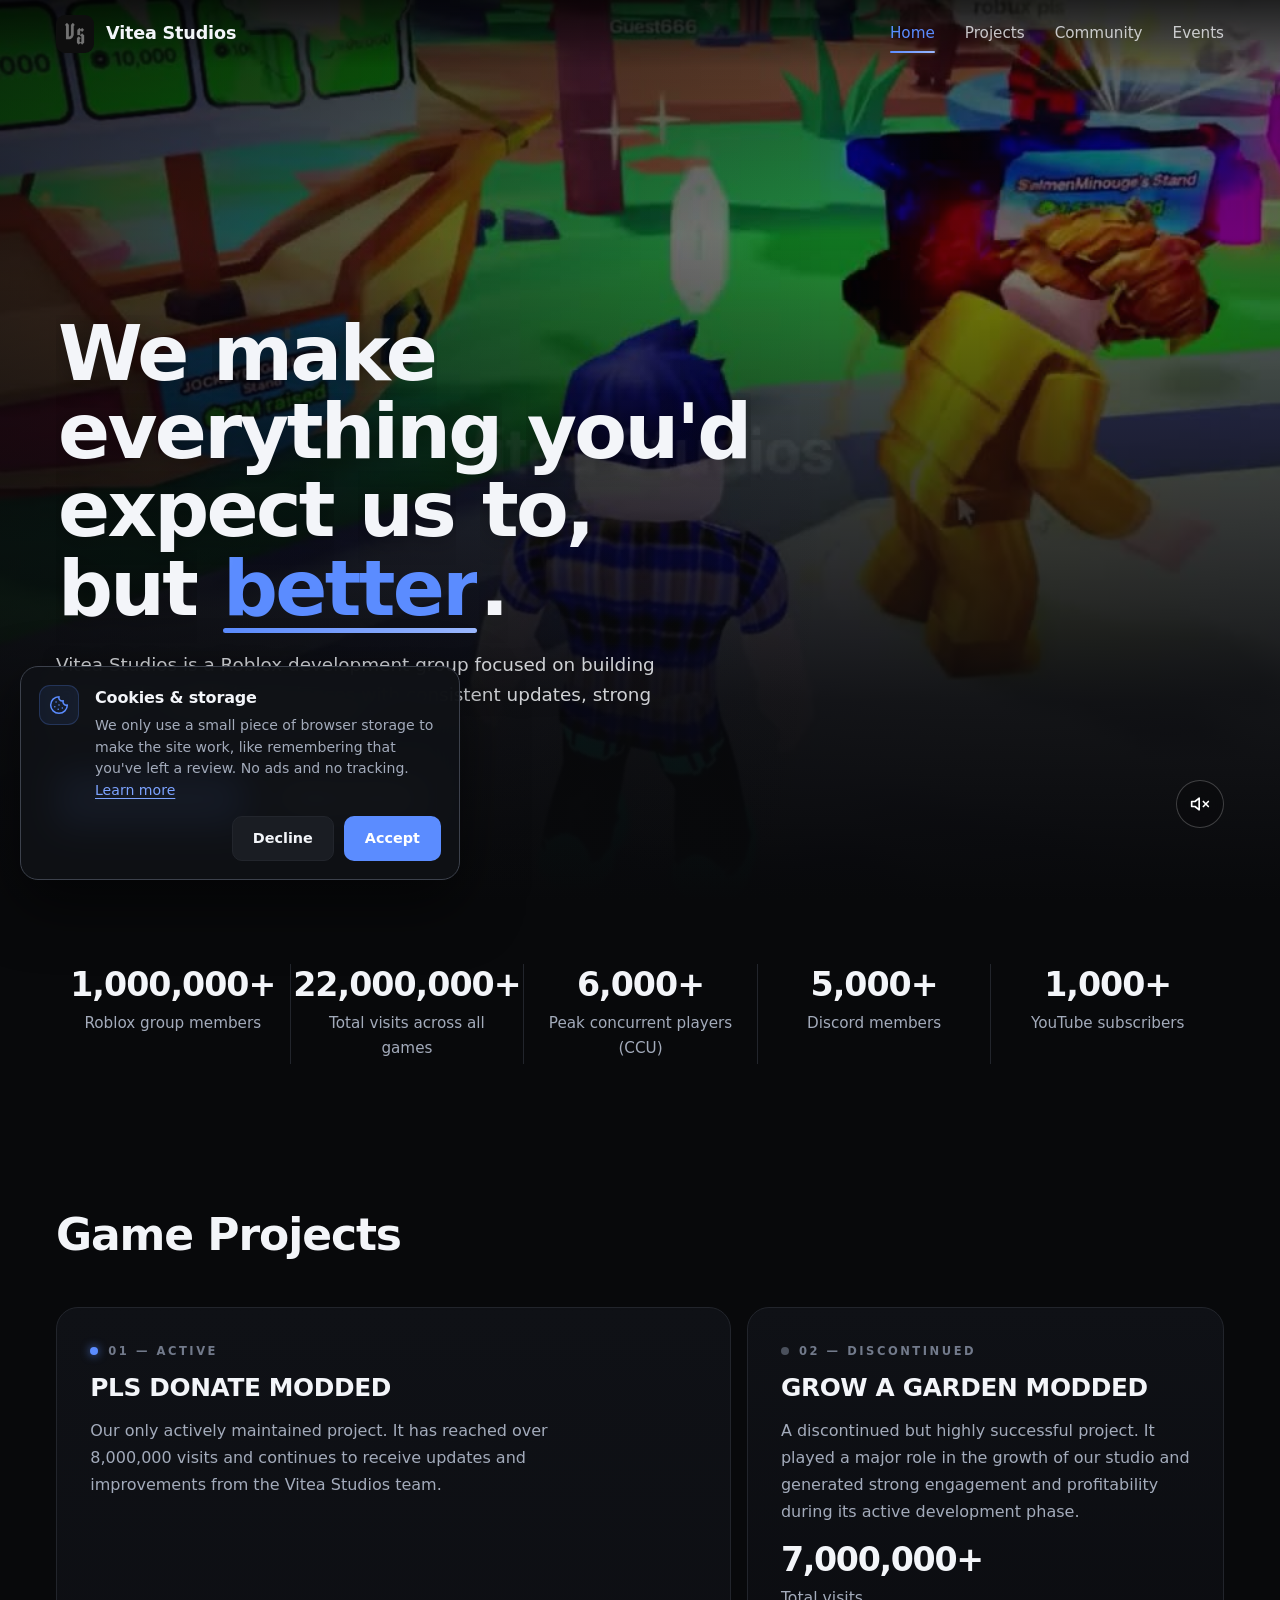
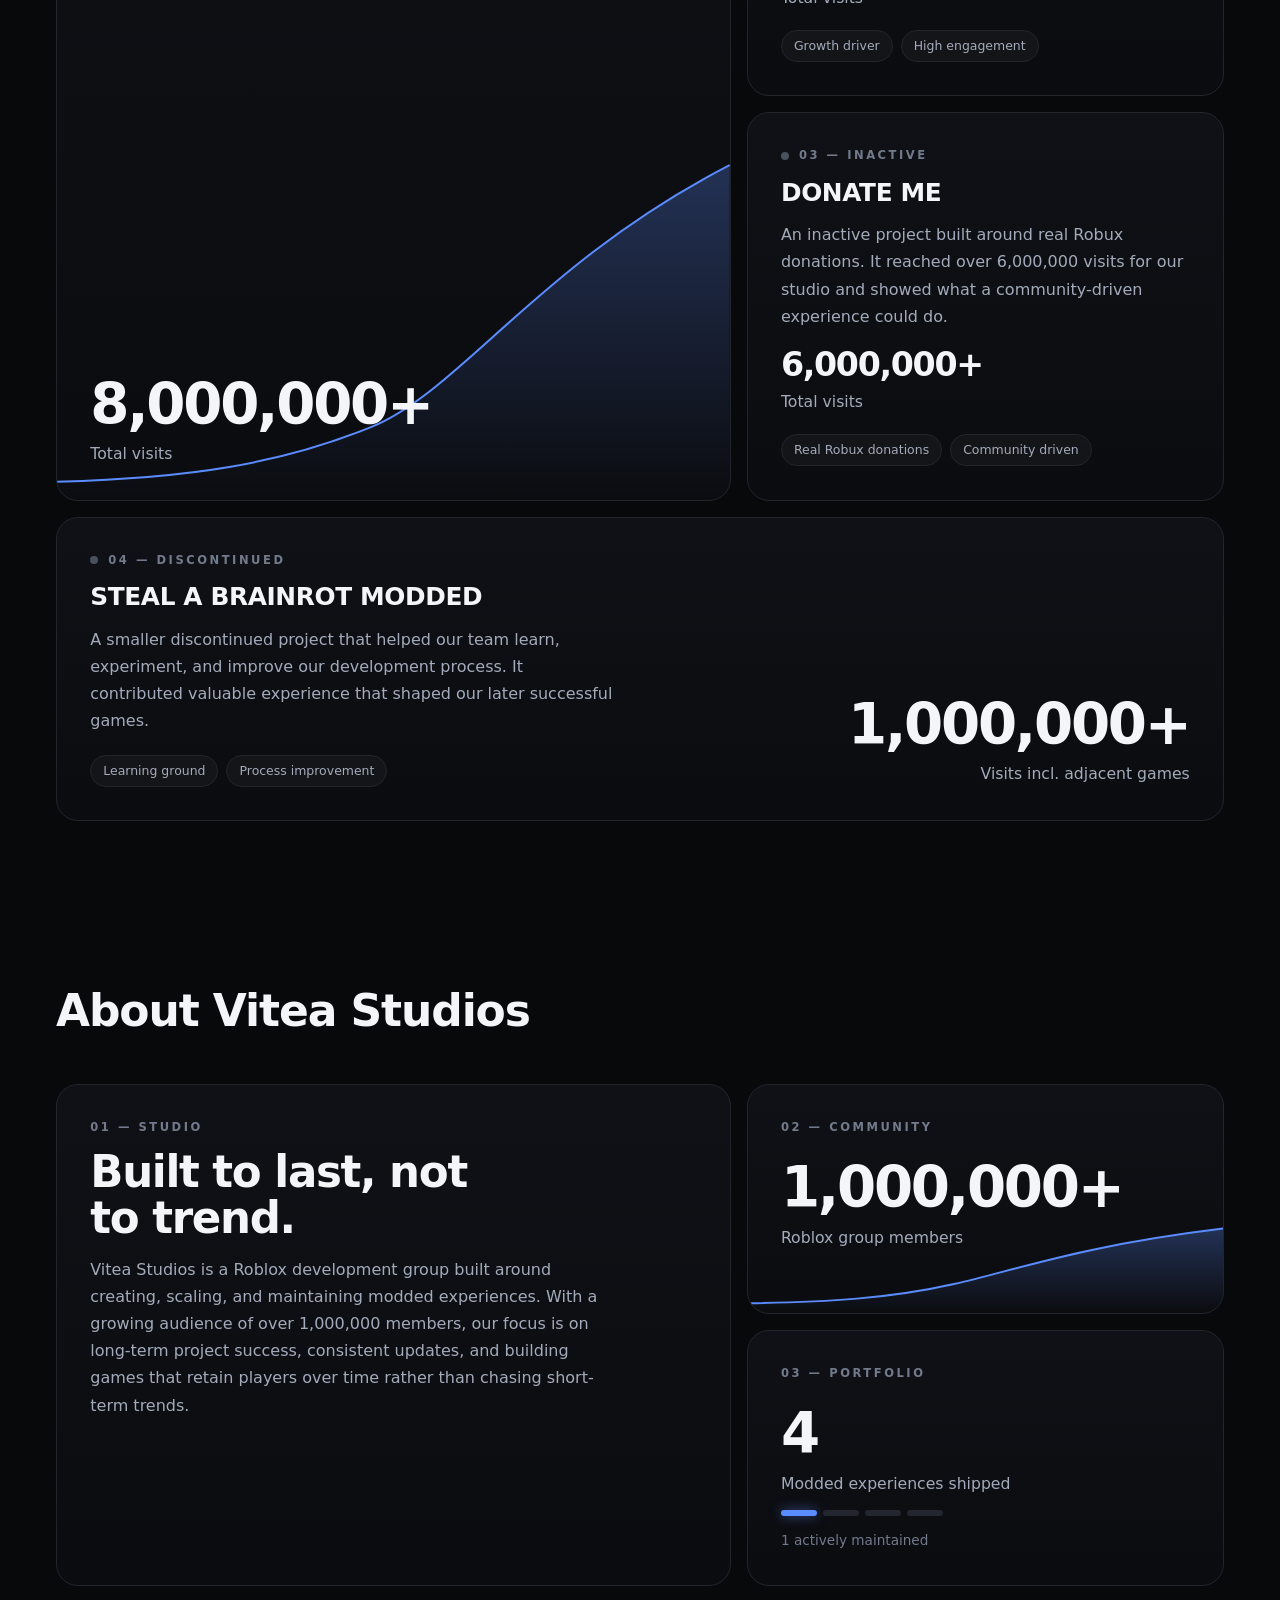
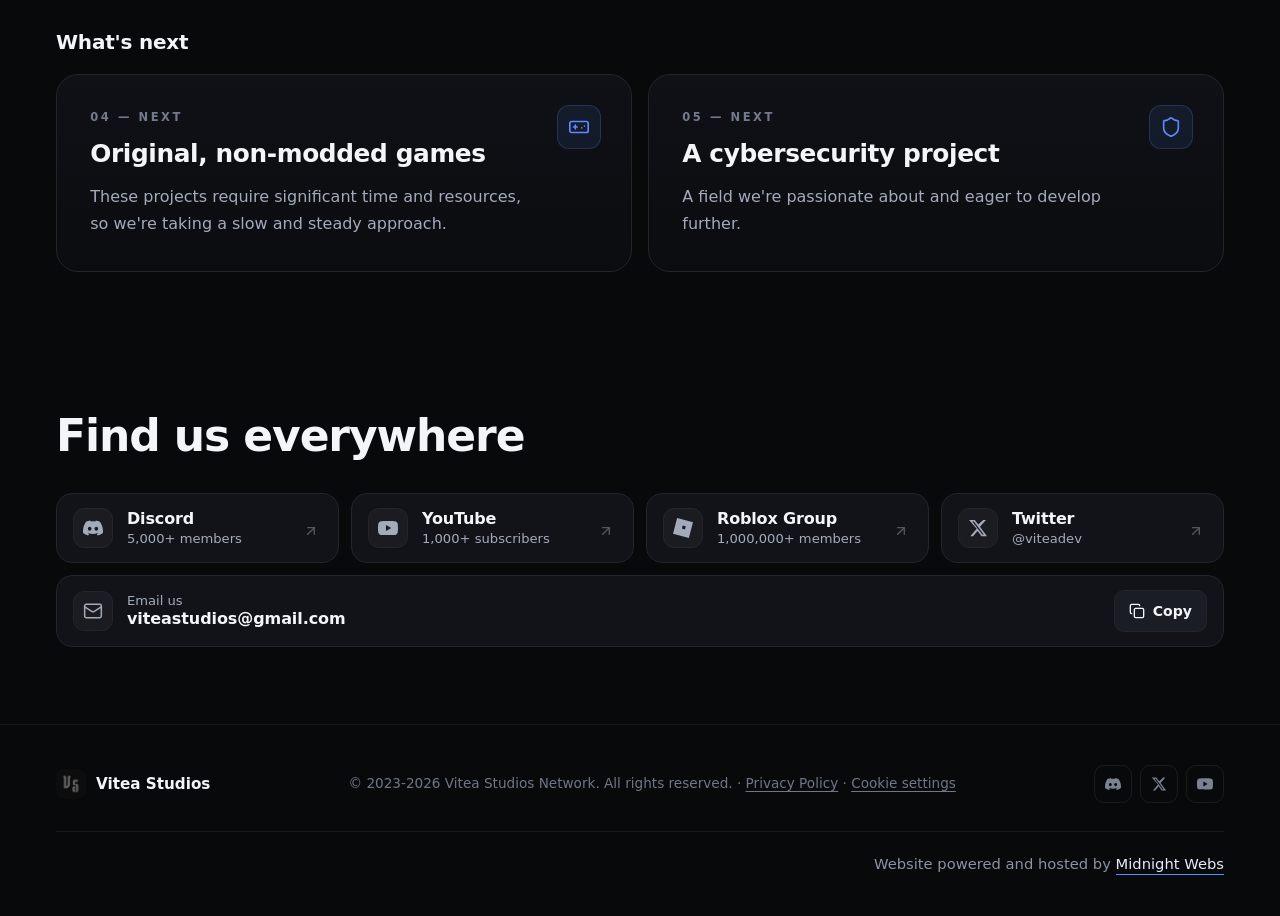
==== commit 9b6251ff: "Add files via upload" ====
--- a/index.html
+++ b/index.html
@@ -36,7 +36,7 @@
     </div>
 
     <div class="nav-links" id="nav-links">
-        <a href="#top">Home</a>
+        <a href="#top" class="nav-active" aria-current="location">Home</a>
         <a href="#projects">Projects</a>
         <a href="#community">Community</a>
         <a href="/events">Events</a>
@@ -68,8 +68,8 @@
 
         <div class="showreel-copy">
             <h1>
-                <span>We make everything you'd expect us to,</span>
-                <span>but <span class="accent-word">better</span>.</span>
+                <span class="line"><span class="w" style="--i:0"><span>We</span></span> <span class="w" style="--i:1"><span>make</span></span> <span class="w" style="--i:2"><span>everything</span></span> <span class="w" style="--i:3"><span>you'd</span></span> <span class="w" style="--i:4"><span>expect</span></span> <span class="w" style="--i:5"><span>us</span></span> <span class="w" style="--i:6"><span>to,</span></span></span>
+                <span class="line"><span class="w" style="--i:7"><span>but</span></span> <span class="w accent-word" style="--i:8"><span>better</span></span><span class="w" style="--i:9"><span>.</span></span></span>
             </h1>
 
             <p class="showreel-lede">
@@ -101,7 +101,11 @@
             </div>
             <div class="stat">
                 <dt>Total visits across all games</dt>
-                <dd>20,000,000+</dd>
+                <dd>22,000,000+</dd>
+            </div>
+            <div class="stat">
+                <dt>Peak concurrent players (CCU)</dt>
+                <dd>6,000+</dd>
             </div>
             <div class="stat">
                 <dt>Discord members</dt>
@@ -117,7 +121,7 @@
 
 <section id="projects" aria-labelledby="projects-title">
     <div class="wrap">
-        <h2 id="projects-title">Featured experiences</h2>
+        <h2 id="projects-title">Game Projects</h2>
 
         <div class="bento">
 
@@ -127,13 +131,13 @@
                     <h3>PLS DONATE MODDED</h3>
                     <p class="card-text">
                         Our only actively maintained project. It has reached over
-                        6,000,000 visits and continues to receive updates and
+                        8,000,000 visits and continues to receive updates and
                         improvements from the Vitea Studios team.
                     </p>
                 </div>
 
                 <div class="card-metric">
-                    <span class="metric">6,000,000+</span>
+                    <span class="metric">8,000,000+</span>
                     <span class="metric-label">Total visits</span>
                 </div>
 
@@ -159,6 +163,10 @@
                     role in the growth of our studio and generated strong engagement
                     and profitability during its active development phase.
                 </p>
+                <div class="card-metric card-metric--tight">
+                    <span class="metric metric--sm">7,000,000+</span>
+                    <span class="metric-label">Total visits</span>
+                </div>
                 <div class="chips">
                     <span class="chip">Growth driver</span>
                     <span class="chip">High engagement</span>
@@ -166,16 +174,41 @@
             </article>
 
             <article class="card span-5">
-                <p class="eyebrow"><span class="dot" aria-hidden="true"></span>03 — Discontinued</p>
-                <h3>STEAL A BRAINROT MODDED</h3>
+                <p class="eyebrow"><span class="dot" aria-hidden="true"></span>03 — Inactive</p>
+                <h3>DONATE ME</h3>
                 <p class="card-text">
-                    A smaller discontinued project that helped our team learn,
-                    experiment, and improve our development process. It contributed
-                    valuable experience that shaped our later successful games.
+                    An inactive project built around real Robux donations. It
+                    reached over 6,000,000 visits for our studio and showed what
+                    a community-driven experience could do.
                 </p>
+                <div class="card-metric card-metric--tight">
+                    <span class="metric metric--sm">6,000,000+</span>
+                    <span class="metric-label">Total visits</span>
+                </div>
                 <div class="chips">
-                    <span class="chip">Learning ground</span>
-                    <span class="chip">Process improvement</span>
+                    <span class="chip">Real Robux donations</span>
+                    <span class="chip">Community driven</span>
+                </div>
+            </article>
+
+            <article class="card card--wide span-12">
+                <div class="card-body">
+                    <p class="eyebrow"><span class="dot" aria-hidden="true"></span>04 — Discontinued</p>
+                    <h3>STEAL A BRAINROT MODDED</h3>
+                    <p class="card-text">
+                        A smaller discontinued project that helped our team learn,
+                        experiment, and improve our development process. It contributed
+                        valuable experience that shaped our later successful games.
+                    </p>
+                    <div class="chips">
+                        <span class="chip">Learning ground</span>
+                        <span class="chip">Process improvement</span>
+                    </div>
+                </div>
+
+                <div class="card-metric">
+                    <span class="metric">1,000,000+</span>
+                    <span class="metric-label">Visits incl. adjacent games</span>
                 </div>
             </article>
 
@@ -185,7 +218,7 @@
 
 <section id="about" aria-labelledby="about-title">
     <div class="wrap">
-        <h2 id="about-title">Who we are</h2>
+        <h2 id="about-title">About Vitea Studios</h2>
 
         <div class="bento">
 
@@ -227,11 +260,12 @@
             <article class="card card--stat span-5">
                 <p class="eyebrow">03 — Portfolio</p>
                 <div class="card-metric">
-                    <span class="metric">3</span>
+                    <span class="metric">4</span>
                     <span class="metric-label">Modded experiences shipped</span>
                 </div>
                 <div class="pips" aria-hidden="true">
                     <span class="pip pip--on"></span>
+                    <span class="pip"></span>
                     <span class="pip"></span>
                     <span class="pip"></span>
                 </div>
@@ -338,7 +372,7 @@
             <img src="logo.PNG" alt="" width="30" height="30">
             <span>Vitea Studios</span>
         </div>
-        <p class="footer-copy">© 2023-2026 Vitea Studios Network — All rights reserved. · <a href="/privacy">Privacy Policy</a> · <button type="button" class="footer-link-btn" data-consent-open>Cookie settings</button></p>
+        <p class="footer-copy">© 2023-2026 Vitea Studios Network. All rights reserved. · <a href="/privacy">Privacy Policy</a> · <button type="button" class="footer-link-btn" data-consent-open>Cookie settings</button></p>
         <div class="footer-links">
             <a href="https://discord.gg/pdv" target="_blank" rel="noopener" aria-label="Discord">
                 <svg viewBox="0 0 127.14 96.36" fill="currentColor" aria-hidden="true"><path d="M107.7 8.07A105.15 105.15 0 0 0 81.47 0a72.06 72.06 0 0 0-3.36 6.83 97.68 97.68 0 0 0-29.11 0A72.37 72.37 0 0 0 45.64 0a105.89 105.89 0 0 0-26.25 8.09C2.79 32.65-1.71 56.6.54 80.21a105.73 105.73 0 0 0 32.17 16.15 77.7 77.7 0 0 0 6.89-11.11 68.42 68.42 0 0 1-10.85-5.18c.91-.66 1.8-1.34 2.66-2a75.57 75.57 0 0 0 64.32 0c.87.71 1.76 1.39 2.66 2a68.68 68.68 0 0 1-10.87 5.19 77 77 0 0 0 6.89 11.1 105.25 105.25 0 0 0 32.19-16.14c2.64-27.38-4.51-51.11-18.9-72.15ZM42.45 65.69C36.18 65.69 31 60 31 53s5-12.74 11.43-12.74S54 46 53.89 53s-5.05 12.69-11.44 12.69Zm42.24 0C78.41 65.69 73.25 60 73.25 53s5-12.74 11.44-12.74S96.23 46 96.12 53s-5.04 12.69-11.43 12.69Z"/></svg>
--- a/style.css
+++ b/style.css
@@ -68,6 +68,8 @@
 html{
     scroll-behavior:smooth;
     -webkit-text-size-adjust:100%;
+    overflow-x:hidden;
+    overscroll-behavior-x:none;
 }
 
 body{
@@ -76,7 +78,8 @@
     line-height:1.6;
     background:var(--bg);
     color:var(--text);
-    overflow-x:hidden;
+    overflow-x:clip;
+    touch-action:pan-y pinch-zoom;
     position:relative;
     -webkit-font-smoothing:antialiased;
 }
@@ -242,17 +245,54 @@
 }
 
 .nav-links a{
+    position:relative;
     color:rgba(243,245,249,.78);
     text-decoration:none;
     font-size:.95rem;
     font-weight:500;
-    transition:color .2s;
-}
-
-.nav-links a:hover{
-    color:#fff;
-}
-
+    transition:color .25s ease;
+}
+
+/* Animated underline (same gradient as the hero accent word) */
+.nav-links a::after{
+    content:"";
+    position:absolute;
+    left:0;
+    right:0;
+    bottom:-7px;
+    height:2px;
+    border-radius:99px;
+    background:linear-gradient(90deg, var(--accent), #9bb8ff);
+    transform:scaleX(0);
+    transform-origin:right;
+    transition:transform .35s cubic-bezier(.2,.8,.2,1);
+    pointer-events:none;
+}
+
+.nav-links a:focus-visible{
+    color:var(--accent);
+    outline:none;
+}
+
+.nav-links a:focus-visible::after,
+.nav-links a.nav-active::after{
+    transform:scaleX(1);
+    transform-origin:left;
+}
+
+@media (hover:hover){
+    .nav-links a:hover{
+        color:var(--accent);
+    }
+
+    .nav-links a:hover::after{
+        transform:scaleX(1);
+        transform-origin:left;
+    }
+}
+
+/* Pressed / current section: stays lit */
+.nav-links a.nav-active,
 .nav-active{
     color:var(--accent) !important;
 }
@@ -513,13 +553,70 @@
     text-shadow:0 2px 28px rgba(0,0,0,.4);
 }
 
-.showreel h1 span{
+.showreel h1 .line{
     display:block;
 }
 
-.showreel h1 .accent-word{
-    display:inline;
+/* Title: masked word-by-word reveal */
+.showreel h1 .w{
+    display:inline-block;
+    overflow:hidden;
+    vertical-align:top;
+    padding:0 .02em .2em;
+    margin-bottom:-.2em;
+}
+
+.showreel h1 .w > span{
+    display:inline-block;
+    position:relative;
+    transform:translateY(115%) rotate(4deg);
+    transform-origin:left bottom;
+    opacity:0;
+    animation:wordUp .95s cubic-bezier(.16,.84,.24,1) both;
+    animation-delay:calc(var(--i) * 75ms + .1s);
+}
+
+.showreel h1 .accent-word > span{
     color:var(--accent);
+    background:linear-gradient(100deg, var(--accent) 0%, var(--accent) 38%, #c6d6ff 50%, var(--accent) 62%, var(--accent) 100%);
+    background-size:260% 100%;
+    background-position:100% 0;
+    -webkit-background-clip:text;
+    background-clip:text;
+    -webkit-text-fill-color:transparent;
+    text-shadow:none;
+    animation:
+        wordUp .95s cubic-bezier(.16,.84,.24,1) both,
+        accentSheen 5s ease-in-out 1.9s infinite;
+    animation-delay:calc(var(--i) * 75ms + .1s), 1.9s;
+}
+
+.showreel h1 .accent-word > span::after{
+    content:"";
+    position:absolute;
+    left:0;
+    right:0;
+    bottom:-.07em;
+    height:.07em;
+    border-radius:99px;
+    background:linear-gradient(90deg, var(--accent), #9bb8ff);
+    transform:scaleX(0);
+    transform-origin:left;
+    animation:underlineDraw .8s cubic-bezier(.2,.8,.2,1) 1.2s forwards;
+}
+
+@keyframes wordUp{
+    from{ transform:translateY(115%) rotate(4deg); opacity:0; }
+    to{ transform:none; opacity:1; }
+}
+
+@keyframes accentSheen{
+    0%, 55%{ background-position:100% 0; }
+    100%{ background-position:-60% 0; }
+}
+
+@keyframes underlineDraw{
+    to{ transform:scaleX(1); }
 }
 
 .showreel-lede{
@@ -560,14 +657,13 @@
     to{ opacity:1; transform:none; }
 }
 
-.showreel h1,
 .showreel-lede,
 .showreel-actions{
     animation:rise .9s cubic-bezier(.2,.7,.2,1) both;
 }
 
-.showreel-lede{ animation-delay:.15s; }
-.showreel-actions{ animation-delay:.3s; }
+.showreel-lede{ animation-delay:.85s; }
+.showreel-actions{ animation-delay:1s; }
 
 /* Short landscape screens (phones on their side): tighten so everything fits */
 @media (max-height:520px) and (min-aspect-ratio:1/1){
@@ -600,44 +696,88 @@
     }
 }
 
-/* Portrait screens: the video is 16:9, so show it whole above the text
-   instead of cropping its on-screen captions */
+/* Portrait screens (phones, small tablets): full-bleed video, centred glass card on top */
 @media (max-aspect-ratio:1/1){
     .showreel{
+        display:flex;
+        align-items:center;
+        justify-content:center;
+        min-height:100vh;
+        min-height:100svh;
+        padding:calc(var(--nav-h) + 16px) 16px 88px;
+        background:#000;
+    }
+
+    .showreel-media{
+        position:absolute;
+        inset:0;
+        width:auto;
+        aspect-ratio:auto;
+        margin:0;
+        overflow:hidden;
+    }
+
+    .showreel-media::after{
         display:block;
-        min-height:0;
-        padding:calc(var(--nav-h) - 4px) var(--gutter) 48px;
-        background:var(--bg);
-    }
-
-    .showreel-media{
-        position:relative;
-        inset:auto;
-        z-index:auto;
-        width:calc(100% + var(--gutter) * 2);
-        aspect-ratio:16 / 9;
-        margin:0 calc(var(--gutter) * -1) 28px;
-        overflow:visible;
-    }
-
-    .showreel-media::after{
-        display:none;
+        background:linear-gradient(to bottom,
+            rgba(8,9,11,.55) 0%,
+            rgba(8,9,11,.25) 40%,
+            rgba(8,9,11,.5) 75%,
+            var(--bg) 100%);
     }
 
     .showreel-video{
-        -webkit-mask-image:linear-gradient(to bottom, #000 78%, transparent);
-        mask-image:linear-gradient(to bottom, #000 78%, transparent);
+        object-fit:cover;
+        object-position:center;
+        -webkit-mask-image:none;
+        mask-image:none;
     }
 
     .ctrl{
-        right:var(--gutter);
-        bottom:14px;
+        right:16px;
+        bottom:24px;
     }
 
     .showreel-inner{
         flex-direction:column;
-        align-items:flex-start;
-        gap:28px;
+        align-items:center;
+        justify-content:center;
+        gap:0;
+    }
+
+    .showreel-copy{
+        width:100%;
+        max-width:560px;
+        padding:clamp(24px, 7vw, 36px) clamp(20px, 6vw, 32px);
+        text-align:center;
+        background:rgba(12,14,20,.5);
+        -webkit-backdrop-filter:blur(18px);
+        backdrop-filter:blur(18px);
+        border:1px solid rgba(255,255,255,.14);
+        border-radius:28px;
+        box-shadow:0 30px 80px rgba(0,0,0,.45);
+    }
+
+    .showreel h1{
+        font-size:clamp(1.9rem, 8.6vw, 3rem);
+        text-shadow:none;
+    }
+
+    .showreel-lede{
+        margin:16px auto 0;
+        font-size:1rem;
+        text-shadow:none;
+    }
+
+    .showreel-actions{
+        flex-direction:column;
+        gap:10px;
+        margin-top:24px;
+    }
+
+    .showreel .btn{
+        width:100%;
+        padding:16px 24px;
     }
 }
 
@@ -649,7 +789,7 @@
 
 .stats-row{
     display:grid;
-    grid-template-columns:repeat(4, minmax(0, 1fr));
+    grid-template-columns:repeat(5, minmax(0, 1fr));
     gap:0;
 }
 
@@ -693,6 +833,7 @@
 .span-5{ grid-column:span 5; }
 .span-6{ grid-column:span 6; }
 .span-7{ grid-column:span 7; }
+.span-12{ grid-column:span 12; }
 .row-2{ grid-row:span 2; }
 
 .card{
@@ -803,6 +944,14 @@
     white-space:nowrap;
 }
 
+.metric--sm{
+    font-size:clamp(1.7rem, 2.6vw, 2.3rem);
+}
+
+.card-metric--tight{
+    margin-top:4px;
+}
+
 .metric-label{
     color:var(--text-muted);
     font-size:.98rem;
@@ -815,6 +964,23 @@
 
 .card--stat{
     min-height:230px;
+}
+
+.card--wide{
+    flex-direction:row;
+    align-items:flex-end;
+    justify-content:space-between;
+    gap:clamp(20px, 4vw, 56px);
+}
+
+.card--wide .card-body{
+    max-width:640px;
+}
+
+.card--wide .card-metric{
+    margin-top:0;
+    text-align:right;
+    align-items:flex-end;
 }
 
 .card--stat .card-metric{
@@ -1949,6 +2115,10 @@
     .stat:nth-child(odd){
         border-left:0;
     }
+
+    .stat:last-child:nth-child(odd){
+        grid-column:1 / -1;
+    }
 }
 
 @media(max-width:900px){
@@ -1959,6 +2129,16 @@
 
     .card--lead{
         min-height:380px;
+    }
+
+    .card--wide{
+        flex-direction:column;
+        align-items:flex-start;
+    }
+
+    .card--wide .card-metric{
+        text-align:left;
+        align-items:flex-start;
     }
 }
 
@@ -2007,8 +2187,15 @@
     }
 
     .nav-links a{
+        align-self:flex-start;
         padding:18px var(--gutter);
         font-size:1.05rem;
+    }
+
+    .nav-links a::after{
+        left:var(--gutter);
+        right:var(--gutter);
+        bottom:12px;
     }
 
     .footer-credit{
@@ -2051,10 +2238,6 @@
         font-size:1.9rem;
     }
 
-    .showreel-actions .btn{
-        flex:1 1 100%;
-    }
-
     .socials{
         grid-template-columns:1fr;
     }
@@ -2091,6 +2274,24 @@
     .ctrl,
     .hero-content{
         animation:none;
+    }
+
+    .nav-links a,
+    .nav-links a::after{
+        transition:none;
+    }
+
+    .showreel h1 .w > span,
+    .showreel h1 .accent-word > span{
+        animation:none;
+        transform:none;
+        opacity:1;
+        background-position:50% 0;
+    }
+
+    .showreel h1 .accent-word > span::after{
+        animation:none;
+        transform:scaleX(1);
     }
 
     .stars::before,
@@ -2593,4 +2794,382 @@
     .consent.is-leaving{
         animation:none;
     }
+}
+
+/* ---------- VITEA ORIGIN ARCHIVE ---------- */
+.origin-section{
+    padding-top:clamp(28px, 4vw, 54px) !important;
+    padding-bottom:clamp(48px, 7vw, 96px) !important;
+}
+
+.origin-card{
+    position:relative;
+    display:block;
+    isolation:isolate;
+    overflow:hidden;
+    min-height:300px;
+    padding:clamp(26px, 4vw, 48px);
+    border:1px solid rgba(91,140,255,.22);
+    border-radius:26px;
+    color:var(--text);
+    text-decoration:none;
+    background:
+        radial-gradient(circle at 82% 20%, rgba(91,140,255,.13), transparent 30%),
+        linear-gradient(135deg, #0d1017 0%, #090b10 55%, #0b0d13 100%);
+    transition:transform .35s ease, border-color .35s ease, box-shadow .35s ease;
+}
+
+.origin-card:hover{
+    transform:translateY(-4px);
+    border-color:rgba(91,140,255,.5);
+    box-shadow:0 24px 80px rgba(0,0,0,.3), 0 0 60px rgba(91,140,255,.08);
+}
+
+.origin-card::before{
+    content:"";
+    position:absolute;
+    inset:0;
+    z-index:-2;
+    background-image:linear-gradient(rgba(255,255,255,.025) 1px, transparent 1px),
+                     linear-gradient(90deg, rgba(255,255,255,.025) 1px, transparent 1px);
+    background-size:38px 38px;
+    mask-image:linear-gradient(to bottom right, black, transparent 70%);
+    pointer-events:none;
+}
+
+.origin-card-glow{
+    position:absolute;
+    width:340px;
+    height:340px;
+    right:-130px;
+    bottom:-190px;
+    border-radius:50%;
+    background:rgba(91,140,255,.18);
+    filter:blur(80px);
+    pointer-events:none;
+    z-index:-1;
+}
+
+.origin-card-top,
+.origin-card-bottom{
+    display:flex;
+    align-items:center;
+    justify-content:space-between;
+    gap:20px;
+}
+
+.origin-kicker{
+    display:inline-flex;
+    align-items:center;
+    gap:9px;
+    color:#7f899c;
+    font-size:.7rem;
+    font-weight:700;
+    letter-spacing:.2em;
+}
+
+.origin-pulse{
+    width:7px;
+    height:7px;
+    border-radius:50%;
+    background:var(--accent);
+    box-shadow:0 0 14px rgba(91,140,255,.9);
+}
+
+.origin-arrow{
+    font-size:1.45rem;
+    color:#66738b;
+    transition:transform .3s ease, color .3s ease;
+}
+
+.origin-card:hover .origin-arrow{
+    transform:translate(4px,-4px);
+    color:#fff;
+}
+
+.origin-card-content{
+    max-width:760px;
+    margin-top:clamp(38px, 6vw, 68px);
+}
+
+.origin-micro{
+    margin-bottom:12px;
+    color:var(--accent);
+    font-size:.85rem;
+    font-weight:600;
+    letter-spacing:.02em;
+}
+
+.origin-card h2{
+    margin:0;
+    font-size:clamp(2.1rem, 5vw, 4.2rem);
+    line-height:.98;
+    letter-spacing:-.045em;
+}
+
+.origin-card h2 span{
+    color:var(--accent);
+}
+
+.origin-card-content > p:last-child{
+    max-width:650px;
+    margin-top:22px;
+    color:var(--text-muted);
+    font-size:clamp(.95rem, 1.5vw, 1.08rem);
+    line-height:1.7;
+}
+
+.origin-card-bottom{
+    margin-top:clamp(38px, 5vw, 54px);
+    color:#8c96a8;
+    font-size:.8rem;
+    font-weight:600;
+    letter-spacing:.12em;
+    text-transform:uppercase;
+}
+
+.origin-line{
+    flex:1;
+    max-width:150px;
+    height:1px;
+    background:linear-gradient(90deg, rgba(91,140,255,.5), transparent);
+}
+
+/* Story page */
+.story-page{
+    min-height:100vh;
+    background:
+        radial-gradient(ellipse 70% 45% at 50% 0%, rgba(91,140,255,.09), transparent 70%),
+        var(--bg);
+}
+
+.story-hero{
+    max-width:980px;
+    margin:0 auto;
+    padding:calc(var(--nav-h) + clamp(70px, 12vh, 150px)) var(--gutter) 70px;
+}
+
+.story-hero .story-kicker{
+    display:flex;
+    align-items:center;
+    gap:12px;
+    color:#737d90;
+    font-size:.72rem;
+    font-weight:700;
+    letter-spacing:.2em;
+    text-transform:uppercase;
+}
+
+.story-kicker-line{
+    width:34px;
+    height:1px;
+    background:var(--accent);
+}
+
+.story-hero h1{
+    max-width:900px;
+    margin-top:24px;
+    font-family:var(--font-display);
+    font-size:clamp(3.1rem, 8vw, 7rem);
+    line-height:.92;
+    letter-spacing:-.055em;
+}
+
+.story-hero h1 span{
+    color:var(--accent);
+}
+
+.story-hero .story-intro{
+    max-width:680px;
+    margin-top:30px;
+    color:var(--text-muted);
+    font-size:clamp(1.05rem, 1.8vw, 1.25rem);
+    line-height:1.75;
+}
+
+.story-meta{
+    display:flex;
+    flex-wrap:wrap;
+    gap:10px;
+    margin-top:34px;
+}
+
+.story-meta span{
+    padding:7px 11px;
+    border:1px solid var(--border);
+    border-radius:999px;
+    color:#7f899c;
+    background:rgba(255,255,255,.025);
+    font-size:.72rem;
+    font-weight:600;
+    letter-spacing:.06em;
+}
+
+.story-layout{
+    max-width:980px;
+    margin:0 auto;
+    padding:0 var(--gutter) 110px;
+}
+
+.story-rule{
+    width:100%;
+    height:1px;
+    margin-bottom:60px;
+    background:linear-gradient(90deg, rgba(91,140,255,.45), var(--border), transparent);
+}
+
+.story-content{
+    max-width:780px;
+    margin:0 auto;
+}
+
+.story-chapter{
+    position:relative;
+    margin-bottom:76px;
+    padding-left:76px;
+}
+
+.story-chapter::before{
+    content:"";
+    position:absolute;
+    top:8px;
+    bottom:-76px;
+    left:25px;
+    width:1px;
+    background:linear-gradient(to bottom, rgba(91,140,255,.45), rgba(255,255,255,.05), transparent);
+}
+
+.story-chapter:last-child::before{
+    display:none;
+}
+
+.story-number{
+    position:absolute;
+    left:0;
+    top:0;
+    display:grid;
+    place-items:center;
+    width:52px;
+    height:52px;
+    border:1px solid rgba(91,140,255,.3);
+    border-radius:50%;
+    color:var(--accent);
+    background:#0b0e14;
+    font-family:var(--font-display);
+    font-size:.8rem;
+    font-weight:700;
+    z-index:1;
+}
+
+.story-chapter h2{
+    margin:0 0 17px;
+    font-size:clamp(1.7rem, 3vw, 2.5rem);
+    letter-spacing:-.035em;
+}
+
+.story-chapter p{
+    margin:0 0 18px;
+    color:#aeb5c2;
+    font-size:1.03rem;
+    line-height:1.9;
+}
+
+.story-chapter p:last-child{
+    margin-bottom:0;
+}
+
+.story-callout{
+    margin:80px 0 92px;
+    padding:clamp(28px, 5vw, 52px);
+    border:1px solid rgba(91,140,255,.25);
+    border-radius:24px;
+    background:
+        radial-gradient(circle at 100% 0%, rgba(91,140,255,.11), transparent 40%),
+        #0d1016;
+    text-align:center;
+}
+
+.story-callout .callout-label{
+    color:#737d90;
+    font-size:.7rem;
+    font-weight:700;
+    letter-spacing:.2em;
+    text-transform:uppercase;
+}
+
+.story-callout blockquote{
+    max-width:700px;
+    margin:18px auto 0;
+    font-family:var(--font-display);
+    font-size:clamp(1.7rem, 4vw, 3rem);
+    font-weight:600;
+    line-height:1.1;
+    letter-spacing:-.04em;
+}
+
+.story-callout blockquote span{
+    color:var(--accent);
+}
+
+.story-signoff{
+    padding-top:10px;
+    text-align:right;
+}
+
+.story-signoff .signature{
+    font-family:"Bricolage Grotesque", sans-serif;
+    font-size:1.35rem;
+    font-weight:600;
+}
+
+.story-signoff .role{
+    margin-top:3px;
+    color:#737d90;
+    font-size:.8rem;
+}
+
+.story-back{
+    display:inline-flex;
+    align-items:center;
+    gap:8px;
+    margin-top:48px;
+    color:#8c96a8;
+    text-decoration:none;
+    font-size:.85rem;
+    font-weight:600;
+    transition:color .2s, transform .2s;
+}
+
+.story-back:hover{
+    color:#fff;
+    transform:translateX(-3px);
+}
+
+@media(max-width:700px){
+    .origin-card{
+        min-height:0;
+    }
+
+    .story-hero{
+        padding-top:calc(var(--nav-h) + 70px);
+    }
+
+    .story-chapter{
+        padding-left:0;
+        padding-top:68px;
+    }
+
+    .story-chapter::before{
+        left:25px;
+        top:52px;
+        bottom:-76px;
+    }
+
+    .story-number{
+        top:0;
+    }
+
+    .story-signoff{
+        text-align:left;
+    }
 }
